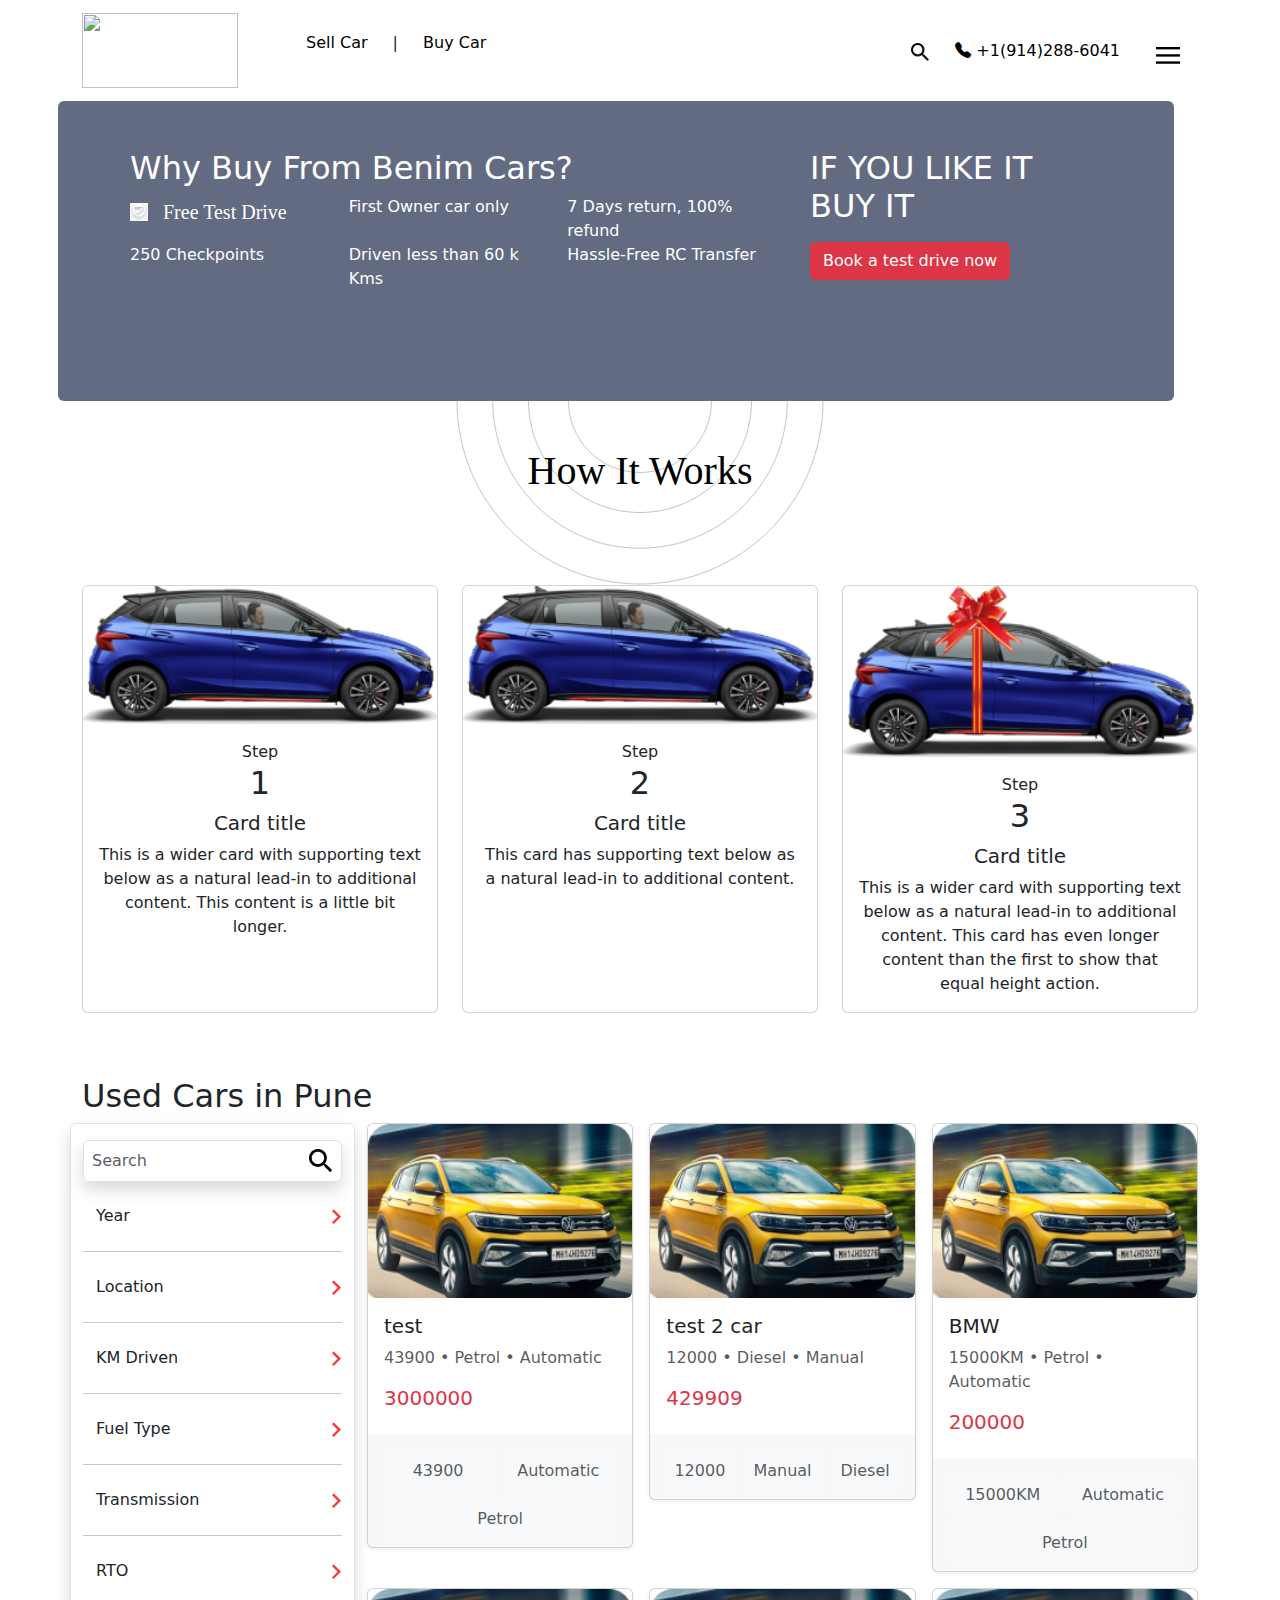
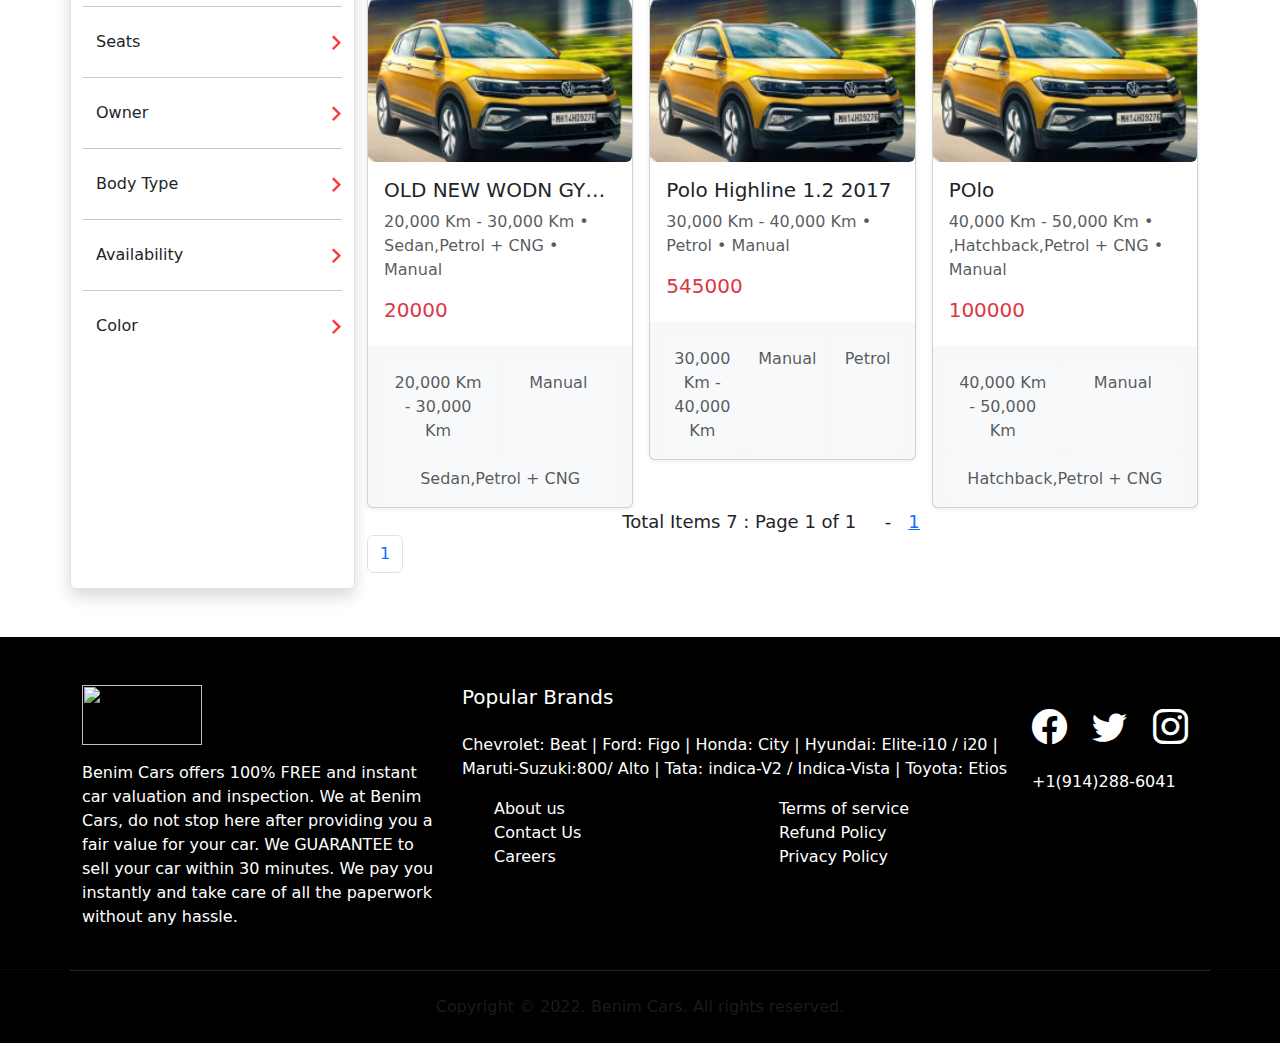
==== buy-car.html @ fa440f1c "first commit" ====
<!DOCTYPE html>
<html lang="en">

<head>
    <title>Buy list page</title>
    <meta charset="utf-8" />
    <meta name="viewport" content="width=device-width, initial-scale=1" />
    <link href="https://cdn.jsdelivr.net/npm/bootstrap@5.1.3/dist/css/bootstrap.min.css" rel="stylesheet" />
    <link rel="stylesheet" href="https://cdn.jsdelivr.net/npm/bootstrap-icons@1.8.1/font/bootstrap-icons.css" />
    <link rel="stylesheet" href="css/theme.css" />
    <script src="https://cdn.jsdelivr.net/npm/bootstrap@5.1.3/dist/js/bootstrap.bundle.min.js"></script>
</head>

<body>

  <nav class="navbar cust-nv navbar-expand-sm navbar-light">
    <div class="container">
        <a class="navbar-brand bc-logo" href="#">
            <img class="img-Bc-log" src="https://benimcars.com/wp-content/uploads/2021/08/benim-car_logo_black_website.png" alt=""
                width="156" height="75" />
        </a>
        <ul class="m-link">
            <li><a href="index.html">Sell Car</a></li> | <li><a href="buy-car.html">Buy Car</a></li>
        </ul>
        <ul class="navbar-nav ms-auto sr-nav">
            <a class="nav-link dropdown-toggle" role="button" href="#" id="navSearch" data-bs-toggle="dropdown"
                aria-expanded="false">
                <img src="images/Vector(3).png" class="d-block w-20 img-fluid mt-2" alt="..." width="18"
                    height="18" />
            </a>

            <div class="dropdown-menu dropdown-menu-end shadow rounded p-2" aria-labelledby="navSearch">
                <form class="input-group">
                    <input class="form-control border-success" type="search" placeholder="Search"
                        aria-label="Search" />
                    <button class="btn btn-success m-0" type="submit">Search</button>
                </form>
            </div>
            <li class="nav-item cnt-n">
                <a class="nav-link" href="#"><i class="bi bi-telephone-fill"></i> +1(914)288-6041</a>
            </li>
            <li class="nav-item dropdown mobile-menu dropdown-end">
                <a class="nav-link dropdown-toggle" href="#" id="navbarDropdownMenuLink" role="button"
                    data-bs-toggle="dropdown" aria-expanded="false">
                    <img src="images/menu-app.png" class="d-block mobile-icn float-end img-fluid pt-2" alt="tel" width="24"
                        height="17" />
                </a>
                <ul class="dropdown-menu dropdown-menu-end" aria-labelledby="navbarDropdownMenuLink">
                  <li><a class="dropdown-item" href="#">Register/Login</a></li>
                    <li><a class="dropdown-item" href="#">Buy</a></li>
                    <li><a class="dropdown-item" href="#">Sell</a></li>
                    <li><a class="dropdown-item" href="#">About Us</a></li>
                </ul>
            </li>
        </ul>
    </div>
</nav>

   <div class="container">
    <!-- <div class="rect-bg"> -->
    <div class="row gx-5  p-5 rounded banner-add rect-bg"> 
      <!-- <img src="images/Rectangle 37.svg" alt="free" class="d-block"
              style="width: 18px; height: 18px; margin: 15px 15px 10px 0px;" /> -->
     
        
<div class="col-sm-8 float-start text-white">
  <h2>Why Buy From Benim Cars?</h2>
  <div class="row row-cols-3">
    <div class="col">  <div class="cstm-icon txt-note text-white">
      <span> <img src="images/icn1.jpeg" alt="free" class="d-block"
              style="width: 18px; height: 18px; margin:8px 15px 10px 0px;" /></span>
              Free Test Drive</div></div>
    <div class="col">First Owner car only</div>
    <div class="col">7 Days return, 100% refund</div>
    <div class="col">250 Checkpoints</div>
    <div class="col">Driven less than 60 k Kms</div>
    <div class="col">Hassle-Free RC Transfer    </div>
  </div>
</div>
<div class="col float-end text-white">
  <h2>IF YOU LIKE IT BUY IT</h2>
  <button type="submit" class="btn btn-danger mb-3 mt-2">Book a test drive now</button>
</div>
</div> 

<div class="row">
  <img src="images/circles_top.svg" class="semi-circle-img text-center w-20" height="184" alt="best deal" />
  <h2 class="text-center title-cnt">How It Works</h2>
  </div>
  <div class="row row-cols-1 row-cols-md-3 g-4">
    <div class="col">
      <div class="card h-100 text-center">
        <img src="images/image2.jpg" class="card-img-top" alt="...">
        <div class="card-body">
          <span>Step</span><br/>
          <h2>1</h2>
          <h5 class="card-title">Card title</h5>
          <p class="card-text">This is a wider card with supporting text below as a natural lead-in to additional content. This content is a little bit longer.</p>
        </div>
      </div>
    </div>
    <div class="col">
      <div class="card h-100 text-center">
        <img src="images/image2.jpg" class="card-img-top" alt="...">
        <div class="card-body">
          <span>Step</span><br/>
          <h2>2</h2>
          <h5 class="card-title">Card title</h5>
          <p class="card-text">This card has supporting text below as a natural lead-in to additional content.</p>
        </div>
      </div>
    </div>
    <div class="col">
      <div class="card h-100 text-center">
        <img src="images/image3.png" class="card-img-top" alt="...">
        <div class="card-body">
          <span>Step</span><br/>
          <h2>3</h2>
          <h5 class="card-title">Card title</h5>
          <p class="card-text">This is a wider card with supporting text below as a natural lead-in to additional content. This card has even longer content than the first to show that equal height action.</p>
        </div>
      </div>
    </div>
  </div>
</div>
    </div>
  </div>
  <div class="container pt-5 text-center">
    <div class="pt-3 row">
    <h2 style="text-align: left;">Used Cars in Pune</h2>
    <!--sidebar start-->
    <aside class="col-lg-3 br-2 float-start border rounded shadow pt-3">
      <!-- Split dropend button -->
<!-- <div class="btn-group dropend">
  <button type="button" class="btn text-start">
   Year
  </button>
  <button type="button" class="btn btn-secondary dropdown-toggle dropdown-toggle-split" data-bs-toggle="dropdown" aria-expanded="false">
    <span class="visually-hidden"></span>
  </button> -->
  <!-- Split dropend button -->
  <div class="shadow rounded p-2 border cust-search" aria-labelledby="navSearch">
    <form class="input-group">
        <input class="form-control text-muted" type="search" placeholder="Search"
            aria-label="Search" />
        <button class="btn cust-sr-icon m-0" type="submit"></button>
    </form>
</div>
<div class="btn-group dropend">
  <button type="button" class="btn">
    Year
  </button>
  <button type="button" class="btn dropdown-toggle dropdown-toggle-split" data-bs-toggle="dropdown" aria-expanded="false">
    <span class="visually-hidden">Toggle Dropright</span>
  </button>

  <ul class="dropdown-menu shadow">
    <!-- Dropdown menu links -->
    <div class="d-flex justify-content-between align-items-center">
      <div class="col-sm-12 float-start text-white">
      <div class="row row-cols-6">
      <li class="col list-group-item">
        <input class="form-check-input me-1" type="checkbox" value="" aria-label="...">
        1999
      </li>
      <li class="list-group-item">
        <input class="form-check-input me-1" type="checkbox" value="" aria-label="...">
        2000
      </li>
      <li class="list-group-item">
        <input class="form-check-input me-1" type="checkbox" value="" aria-label="...">
        2001
      </li>
      <li class="list-group-item">
        <input class="form-check-input me-1" type="checkbox" value="" aria-label="...">
        2002
      </li>
      <li class="list-group-item">
        <input class="form-check-input me-1" type="checkbox" value="" aria-label="...">
        2003
      </li>
      <li class="list-group-item">
        <input class="form-check-input me-1" type="checkbox" value="" aria-label="...">
        2003
      </li>
      <li class="list-group-item">
        <input class="form-check-input me-1" type="checkbox" value="" aria-label="...">
        2003
      </li>
      <li class="list-group-item">
        <input class="form-check-input me-1" type="checkbox" value="" aria-label="...">
        2003
      </li>
      <li class="list-group-item">
        <input class="form-check-input me-1" type="checkbox" value="" aria-label="...">
        2003
      </li>
      <li class="list-group-item">
        <input class="form-check-input me-1" type="checkbox" value="" aria-label="...">
        2003
      </li>
      <li class="list-group-item">
        <input class="form-check-input me-1" type="checkbox" value="" aria-label="...">
        2003
      </li>
      </div>
      </div>
    </div>
  </ul>
</div>
<hr>
<div class="btn-group dropend">
  <button type="button" class="btn">
    Location
  </button>
  <button type="button" class="btn dropdown-toggle dropdown-toggle-split" data-bs-toggle="dropdown" aria-expanded="false">
    <span class="visually-hidden">Toggle Dropright</span>
  </button>

  <ul class="dropdown-menu shadow">
    <!-- Dropdown menu links -->
    <div class="d-flex justify-content-between align-items-center">
      <div class="col-sm-12 float-start text-white">
      <div class="row row-cols-6">
      <li class="col list-group-item">
        <input class="form-check-input me-1" type="checkbox" value="" aria-label="...">
        Baner
      </li>
      <li class="list-group-item">
        <input class="form-check-input me-1" type="checkbox" value="" aria-label="...">
        Katraj
      </li>
      <li class="list-group-item">
        <input class="form-check-input me-1" type="checkbox" value="" aria-label="...">
        Kondhwa
      </li>
      <li class="list-group-item">
        <input class="form-check-input me-1" type="checkbox" value="" aria-label="...">
        Pashan
      </li>
      <li class="list-group-item">
        <input class="form-check-input me-1" type="checkbox" value="" aria-label="...">
        Karve Nagar
      </li>
      <li class="list-group-item">
        <input class="form-check-input me-1" type="checkbox" value="" aria-label="...">
        Vishrantwadi
      </li>
      <li class="list-group-item">
        <input class="form-check-input me-1" type="checkbox" value="" aria-label="...">
        Ravet
      </li>
      <li class="list-group-item">
        <input class="form-check-input me-1" type="checkbox" value="" aria-label="...">
        Wakad
      </li>
      <li class="list-group-item">
        <input class="form-check-input me-1" type="checkbox" value="" aria-label="...">
        Undri
      </li>
      <li class="list-group-item">
        <input class="form-check-input me-1" type="checkbox" value="" aria-label="...">
        Kalyani Nagar
      </li>
      <li class="list-group-item">
        <input class="form-check-input me-1" type="checkbox" value="" aria-label="...">
        
      </li>
      </div>
      </div>
    </div>
  </ul>
</div>
<hr>
    <div class="btn-group dropend" id="km">
      <button type="button" class="btn">
        KM Driven
      </button>
      <button type="button" class="btn dropdown-toggle dropdown-toggle-split" data-bs-toggle="dropdown" aria-expanded="false">
        <span class="visually-hidden"></span>
      </button>
    
      <ul class="dropdown-menu shadow">
        <!-- Dropdown menu links -->
        <div class="d-flex justify-content-between align-items-center">
          <div class="col-sm-12 float-start text-white">
          <div class="row row-cols-6">
          <li class="col list-group-item">
            <input class="form-check-input me-1" type="checkbox" value="" aria-label="...">
            10000 KMs & Less
          </li>
          <li class="col list-group-item">
            <input class="form-check-input me-1" type="checkbox" value="" aria-label="...">
            30000 KMs & Less
          </li>
          <li class="col list-group-item">
            <input class="form-check-input me-1" type="checkbox" value="" aria-label="...">
            50000 KMs & Less
          </li>
          <li class="col list-group-item">
            <input class="form-check-input me-1" type="checkbox" value="" aria-label="...">
            75000 KMs & Less
          </li>
          <li class="col list-group-item">
            <input class="form-check-input me-1" type="checkbox" value="" aria-label="...">
            100000 KMs & Less
          </li>
          </div>
          </div>
        </div>
      </ul>
    </div> 
    <hr>
    <div class="btn-group dropend">
      <button type="button" class="btn">
        Fuel Type
      </button>
      <button type="button" class="btn dropdown-toggle dropdown-toggle-split" data-bs-toggle="dropdown" aria-expanded="false">
        <span class="visually-hidden">Toggle Dropright</span>
      </button>
    
      <ul class="dropdown-menu shadow">
        <!-- Dropdown menu links -->
        <div class="d-flex justify-content-between align-items-center">
          <div class="col-sm-12 float-start text-white">
          <div class="row row-cols-6">
          <li class="col list-group-item">
            <input class="form-check-input me-1" type="checkbox" value="" aria-label="...">
            Petrol
          </li>
          <li class="col list-group-item">
            <input class="form-check-input me-1" type="checkbox" value="" aria-label="...">
            Diesel
          </li>
          <li class="col list-group-item">
            <input class="form-check-input me-1" type="checkbox" value="" aria-label="...">
            CNG
          </li>
          </div>
          </div>
        </div>
      </ul>
    </div>
    <hr>

    <div class="btn-group dropend">
      <button type="button" class="btn">
        Transmission
      </button>
      <button type="button" class="btn dropdown-toggle dropdown-toggle-split" data-bs-toggle="dropdown" aria-expanded="false">
        <span class="visually-hidden">Toggle Dropright</span>
      </button>
    
      <ul class="dropdown-menu shadow">
        <!-- Dropdown menu links -->
        <div class="d-flex justify-content-between align-items-center">
          <div class="col-sm-12 float-start text-white">
          <div class="row row-cols-6">
          <li class="col list-group-item">
            <input class="form-check-input me-1" type="checkbox" value="" aria-label="...">
            Automatic
          </li>
          <li class="col list-group-item">
            <input class="form-check-input me-1" type="checkbox" value="" aria-label="...">
            Manual
          </li>
          </div>
          </div>
        </div>
      </ul>
    </div>
<hr>

    <div class="btn-group dropend">
      <button type="button" class="btn">
        RTO
      </button>
      <button type="button" class="btn dropdown-toggle dropdown-toggle-split" data-bs-toggle="dropdown" aria-expanded="false">
        <span class="visually-hidden">Toggle Dropright</span>
      </button>
    
      <ul class="dropdown-menu shadow">
        <!-- Dropdown menu links -->
        <div class="d-flex justify-content-between align-items-center">
          <div class="col-sm-12 float-start text-white">
          <div class="row row-cols-5">
          <li class="col list-group-item">
            <input class="form-check-input me-1" type="checkbox" value="" aria-label="...">
            MH
          </li>
          </div>
          </div>
        </div>
      </ul>
    </div>
<hr>
<div class="btn-group dropend">
  <button type="button" class="btn">
    Seats
  </button>
  <button type="button" class="btn dropdown-toggle dropdown-toggle-split" data-bs-toggle="dropdown" aria-expanded="false">
    <span class="visually-hidden">Toggle Dropright</span>
  </button>

  <ul class="dropdown-menu shadow">
    <!-- Dropdown menu links -->
    <div class="d-flex justify-content-between align-items-center">
      <div class="col-sm-12 float-start text-white">
      <div class="row row-cols-5">
      <li class="col list-group-item">
        <input class="form-check-input me-1" type="checkbox" value="" aria-label="...">
        5 Seater 
      </li>
      <li class="list-group-item">
        <input class="form-check-input me-1" type="checkbox" value="" aria-label="...">
      4 Seater 
      </li>
      <li class="list-group-item">
        <input class="form-check-input me-1" type="checkbox" value="" aria-label="...">
      6 or more Seater 
      </li>
      </div>
      </div>
    </div>
  </ul>
</div>
<hr>
<div class="btn-group dropend">
  <button type="button" class="btn">
    Owner
  </button>
  <button type="button" class="btn dropdown-toggle dropdown-toggle-split" data-bs-toggle="dropdown" aria-expanded="false">
    <span class="visually-hidden">Toggle Dropright</span>
  </button>

  <ul class="dropdown-menu shadow">
    <!-- Dropdown menu links -->
    <div class="d-flex justify-content-between align-items-center">
      <div class="col-sm-12 float-start text-white">
      <div class="row row-cols-6">
      <li class="col list-group-item">
        <input class="form-check-input me-1" type="checkbox" value="" aria-label="...">
        1st Owner 
      </li>
      <li class="list-group-item">
        <input class="form-check-input me-1" type="checkbox" value="" aria-label="...">
        1st Owner 
      </li>
      <li class="list-group-item">
        <input class="form-check-input me-1" type="checkbox" value="" aria-label="...">
        1st Owner 
      </li>
      </div>
      </div>
    </div>
  </ul>
</div>
<hr>
    <div class="btn-group dropend">
      <button type="button" class="btn">
        Body Type
      </button>
      <button type="button" class="btn dropdown-toggle dropdown-toggle-split" data-bs-toggle="dropdown" aria-expanded="false">
        <span class="visually-hidden">Toggle Dropright</span>
      </button>
    
      <ul class="dropdown-menu">
        <!-- Dropdown menu links -->
        <div class="d-flex justify-content-between align-items-center">
          <div class="col-sm-12 float-start text-white">
          <div class="row row-cols-6">
          <li class="col list-group-item">
            <input class="form-check-input me-1" type="checkbox" value="" aria-label="...">
            Hatchback
          </li>
          <li class="list-group-item">
            <input class="form-check-input me-1" type="checkbox" value="" aria-label="...">
            Sedan
          </li>
          <li class="list-group-item">
            <input class="form-check-input me-1" type="checkbox" value="" aria-label="...">
            SUV
          </li>
          <li class="list-group-item">
            <input class="form-check-input me-1" type="checkbox" value="" aria-label="...">
            MUV
          </li>
          </div>
          </div>
        </div>
      </ul>
    </div>
<hr>
<div class="btn-group dropend">
  <button type="button" class="btn">
    Availability
  </button>
  <button type="button" class="btn dropdown-toggle dropdown-toggle-split" data-bs-toggle="dropdown" aria-expanded="false">
    <span class="visually-hidden">Toggle Dropright</span>
  </button>

  <ul class="dropdown-menu shadow">
    <!-- Dropdown menu links -->
    <div class="d-flex justify-content-between align-items-center">
      <div class="col-sm-8 float-start text-white">
      <div class="row row-cols-5">
      <li class="col list-group-item">
        <input class="form-check-input me-1" type="checkbox" value="" aria-label="...">
        In Stock
      </li>
      <li class="list-group-item">
        <input class="form-check-input me-1" type="checkbox" value="" aria-label="...">
        Booked
      </li>
      <li class="list-group-item">
        <input class="form-check-input me-1" type="checkbox" value="" aria-label="...">
        Upcoming
      </li>
      </div>
      </div>
    </div>
  </ul>
</div>
<hr>
<div class="btn-group dropend">
  <button type="button" class="btn">
    Color
  </button>
  <button type="button" class="btn dropdown-toggle dropdown-toggle-split" data-bs-toggle="dropdown" aria-expanded="false">
    <span class="visually-hidden">Toggle Dropright</span>
  </button>

  <ul class="dropdown-menu shadow">
    <!-- Dropdown menu links -->
    <div class="d-flex justify-content-between align-items-center">
      <div class="col-sm-12 float-start text-white">
      <div class="row row-cols-6">
      <li class="col list-group-item">
        <!-- <input class="form-check-input me-1" type="checkbox" value="" aria-label="...">
        Hatchback
      </li> -->
      <!-- <label class="d-block fs-xs text-muted mt-n1" for="color-blue-gray">Blue-gray</label> -->
      <input class="form-check-input" type="checkbox" id="color-blue-gray">
      <label class="form-option-label rounded-circle" for="color-blue-gray">
        <span class="form-option-color rounded-circle" style="background-color: #b3c8db;"></span>
      </label>

      <li class="list-group-item">
        <input class="form-check-input" type="checkbox" id="color-burgundy">
        <label class="form-option-label rounded-circle" for="color-burgundy">
          <span class="form-option-color rounded-circle" style="background-color: #ca7295;"></span>
        </label>
      <li class="list-group-item">
        <input class="form-check-input" type="checkbox" id="color-teal">
            <label class="form-option-label rounded-circle" for="color-teal">
              <span class="form-option-color rounded-circle" style="background-color: #91c2c3;"></span></label>
      <li class="list-group-item">
        <input class="form-check-input" type="checkbox" id="color-brown">
        <label class="form-option-label rounded-circle" for="color-brown">
          <span class="form-option-color rounded-circle" style="background-color: #9a8480;"></span>
        </label>
      </li>
      </div>
      </div>
    </div>
  </ul>
</div>
      <!-- <div class="widget p-2 mt-3">
        <h3 class="widget-title text-start">Color</h3>
        <div class="d-flex flex-wrap">
          <div class="form-check form-option text-center mb-2 mx-1" style="width: 4rem;">
            <input class="form-check-input" type="checkbox" id="color-blue-gray">
            <label class="form-option-label rounded-circle" for="color-blue-gray">
              <span class="form-option-color rounded-circle" style="background-color: #b3c8db;"></span>
            </label>
            <label class="d-block fs-xs text-muted mt-n1" for="color-blue-gray">Blue-gray</label>
          </div>
          <div class="form-check form-option text-center mb-2 mx-1" style="width: 4rem;">
            <input class="form-check-input" type="checkbox" id="color-burgundy">
            <label class="form-option-label rounded-circle" for="color-burgundy"><span class="form-option-color rounded-circle" style="background-color: #ca7295;"></span></label>
            <label class="d-block fs-xs text-muted mt-n1" for="color-burgundy">Burgundy</label>
          </div>
          <div class="form-check form-option text-center mb-2 mx-1" style="width: 4rem;">
            <input class="form-check-input" type="checkbox" id="color-teal">
            <label class="form-option-label rounded-circle" for="color-teal"><span class="form-option-color rounded-circle" style="background-color: #91c2c3;"></span></label>
            <label class="d-block fs-xs text-muted mt-n1" for="color-teal">Teal</label>
          </div>
          <div class="form-check form-option text-center mb-2 mx-1" style="width: 4rem;">
            <input class="form-check-input" type="checkbox" id="color-brown">
            <label class="form-option-label rounded-circle" for="color-brown"><span class="form-option-color rounded-circle" style="background-color: #9a8480;"></span></label>
            <label class="d-block fs-xs text-muted mt-n1" for="color-brown">Brown</label>
          </div>
          <div class="form-check form-option text-center mb-2 mx-1" style="width: 4rem;">
            <input class="form-check-input" type="checkbox" id="color-coral-red">
            <label class="form-option-label rounded-circle" for="color-coral-red"><span class="form-option-color rounded-circle" style="background-color: #ff7072;"></span></label>
            <label class="d-block fs-xs text-muted mt-n1" for="color-coral-red">Coral red</label>
          </div>
          <div class="form-check form-option text-center mb-2 mx-1" style="width: 4rem;">
            <input class="form-check-input" type="checkbox" id="color-navy">
            <label class="form-option-label rounded-circle" for="color-navy"><span class="form-option-color rounded-circle" style="background-color: #696dc8;"></span></label>
            <label class="d-block fs-xs text-muted mt-n1" for="color-navy">Navy</label>
          </div>
          <div class="form-check form-option text-center mb-2 mx-1" style="width: 4rem;">
            <input class="form-check-input" type="checkbox" id="color-charcoal">
            <label class="form-option-label rounded-circle" for="color-charcoal"><span class="form-option-color rounded-circle" style="background-color: #4e4d4d;"></span></label>
            <label class="d-block fs-xs text-muted mt-n1" for="color-charcoal">Charcoal</label>
          </div>
          <div class="form-check form-option text-center mb-2 mx-1" style="width: 4rem;">
            <input class="form-check-input" type="checkbox" id="color-sky-blue">
            <label class="form-option-label rounded-circle" for="color-sky-blue"><span class="form-option-color rounded-circle" style="background-color: #8bcdf5;"></span></label>
            <label class="d-block fs-xs text-muted mt-n1" for="color-sky-blue">Sky blue</label>
          </div>
        </div>
      </div> -->

    </aside>
    <!--sidebar end-->
    <!--buy_list start-->
    <div class="col-lg-9 rounded float-end">
        <div class="row row-cols-1 row-cols-sm-2 row-cols-md-3 g-3">
          <div class="col-md-4 col-sm-4 col-xs-12 col-xxs-12">
            <div class="card shadow-sm">
              
  
               <img class="img-fluid rounded" src="images/Rectangle15.jpg" alt="" srcset="" width="100%" height="300">
  
              <div class="card-body text-start">
                <a href="/buy-car/6" class="stretched-link text-decoration-none text-dark">
                  <h5 class="card-title text-truncate">test</h5>
                </a>
                <p class="card-text text-muted">43900 • Petrol • Automatic</p>
                <h5 class="card-title text-truncate text-danger">3000000</h5>
              </div>
              <div class="card-footer border-0 pt-0">
                <div class="border-top border-light pt-3">
                  <div class="row g-2">
                    <div class="col me-sm-1">
                      <div class="bg-light rounded text-center w-100 h-100 p-2">
                        <i class="fi-dashboard d-block h4 text-light mb-0 mx-center"></i>
                        <span class="fs-xs text-muted">43900</span></div>
                    </div>
                    <div class="col me-sm-1">
                      <div class="bg-light rounded text-center w-100 h-100 p-2">
                        <i class="fi-gearbox d-block h4 text-light mb-0 mx-center"></i>
                        <span class="fs-xs text-muted">Automatic</span></div>
                    </div>
                    <div class="col">
                      <div class="bg-light rounded text-center w-100 h-100 p-2">
                        <i class="fi-petrol d-block h4 text-light mb-0 mx-center"></i>
                        <span class="fs-xs text-muted">Petrol</span></div>
                    </div>
                  </div>
                </div>
              </div>
            </div>
          </div>
          <div class="col-md-4 col-sm-4 col-xs-12 col-xxs-12">
            <div class="card shadow-sm">
              
  
              <img class="img-fluid rounded" src="images/Rectangle15.jpg" alt="" srcset="" width="100%" height="300">
  
              <div class="card-body text-start">
                <a href="/buy-car/7" class="stretched-link text-decoration-none text-dark">
                  <h5 class="card-title text-truncate">test 2 car</h5>
                </a>
                <p class="card-text text-muted">12000 • Diesel • Manual</p>
                <h5 class="card-title text-truncate text-danger">429909</h5>
              </div>
              <div class="card-footer border-0 pt-0">
                <div class="border-top border-light pt-3">
                  <div class="row g-2">
                    <div class="col me-sm-1">
                      <div class="bg-light rounded text-center w-100 h-100 p-2">
                        <i class="fi-dashboard d-block h4 text-light mb-0 mx-center"></i>
                        <span class="fs-xs text-muted">12000</span></div>
                    </div>
                    <div class="col me-sm-1">
                      <div class="bg-light rounded text-center w-100 h-100 p-2">
                        <i class="fi-gearbox d-block h4 text-light mb-0 mx-center"></i>
                        <span class="fs-xs text-muted">Manual</span></div>
                    </div>
                    <div class="col">
                      <div class="bg-light rounded text-center w-100 h-100 p-2">
                        <i class="fi-petrol d-block h4 text-light mb-0 mx-center"></i>
                        <span class="fs-xs text-muted">Diesel</span></div>
                    </div>
                  </div>
                </div>
              </div>
            </div>
          </div>
          <div class="col-md-4 col-sm-4 col-xs-12 col-xxs-12">
            <div class="card shadow-sm">
              <img class="img-fluid rounded" src="images/Rectangle15.jpg" alt="" srcset="" width="100%" height="300">
              <div class="card-body text-start">
                <a href="/buy-car/8" class="stretched-link text-decoration-none text-dark">
                  <h5 class="card-title text-truncate">BMW</h5>
                </a>
                <p class="card-text text-muted">15000KM • Petrol • Automatic</p>
                <h5 class="card-title text-truncate text-danger">200000</h5>
              </div>
              <div class="card-footer border-0 pt-0">
                <div class="border-top border-light pt-3">
                  <div class="row g-2">
                    <div class="col me-sm-1">
                      <div class="bg-light rounded text-center w-100 h-100 p-2">
                        <i class="fi-dashboard d-block h4 text-light mb-0 mx-center"></i>
                        <span class="fs-xs text-muted">15000KM</span></div>
                    </div>
                    <div class="col me-sm-1">
                      <div class="bg-light rounded text-center w-100 h-100 p-2">
                        <i class="fi-gearbox d-block h4 text-light mb-0 mx-center"></i>
                        <span class="fs-xs text-muted">Automatic</span></div>
                    </div>
                    <div class="col">
                      <div class="bg-light rounded text-center w-100 h-100 p-2">
                        <i class="fi-petrol d-block h4 text-light mb-0 mx-center"></i>
                        <span class="fs-xs text-muted">Petrol</span></div>
                    </div>
                  </div>
                </div>
              </div>
            </div>
          </div>
          <div class="col-md-4 col-sm-4 col-xs-12 col-xxs-12">
            <div class="card shadow-sm">
              <img class="img-fluid rounded" src="images/Rectangle15.jpg" alt="" srcset="" width="100%" height="300">
              <div class="card-body text-start">
                <a href="/buy-car/2" class="stretched-link text-decoration-none text-dark">
                  <h5 class="card-title text-truncate">OLD NEW WODN GYm1</h5>
                </a>
                <p class="card-text text-muted">20,000 Km - 30,000 Km • Sedan,Petrol + CNG • Manual</p>
                <h5 class="card-title text-truncate text-danger">20000</h5>
              </div>
              <div class="card-footer border-0 pt-0">
                <div class="border-top border-light pt-3">
                  <div class="row g-2">
                    <div class="col me-sm-1">
                      <div class="bg-light rounded text-center w-100 h-100 p-2">
                        <i class="fi-dashboard d-block h4 text-light mb-0 mx-center"></i>
                        <span class="fs-xs text-muted">20,000 Km - 30,000 Km</span></div>
                    </div>
                    <div class="col me-sm-1">
                      <div class="bg-light rounded text-center w-100 h-100 p-2">
                        <i class="fi-gearbox d-block h4 text-light mb-0 mx-center"></i>
                        <span class="fs-xs text-muted">Manual</span></div>
                    </div>
                    <div class="col">
                      <div class="bg-light rounded text-center w-100 h-100 p-2">
                        <i class="fi-petrol d-block h4 text-light mb-0 mx-center"></i>
                        <span class="fs-xs text-muted">Sedan,Petrol + CNG</span></div>
                    </div>
                  </div>
                </div>
              </div>
            </div>
          </div>
          <div class="col-md-4 col-sm-4 col-xs-12 col-xxs-12">
            <div class="card shadow-sm">
              <img class="img-fluid rounded" src="images/Rectangle15.jpg" alt="" srcset="" width="100%" height="300">
              <div class="card-body text-start">
                <a href="/buy-car/4" class="stretched-link text-decoration-none text-dark">
                  <h5 class="card-title text-truncate">Polo Highline 1.2 2017</h5>
                </a>
                <p class="card-text text-muted">30,000 Km - 40,000 Km • Petrol • Manual</p>
                <h5 class="card-title text-truncate text-danger">545000</h5>
              </div>
              <div class="card-footer border-0 pt-0">
                <div class="border-top border-light pt-3">
                  <div class="row g-2">
                    <div class="col me-sm-1">
                      <div class="bg-light rounded text-center w-100 h-100 p-2">
                        <i class="fi-dashboard d-block h4 text-light mb-0 mx-center"></i>
                        <span class="fs-xs text-muted">30,000 Km - 40,000 Km</span></div>
                    </div>
                    <div class="col me-sm-1">
                      <div class="bg-light rounded text-center w-100 h-100 p-2">
                        <i class="fi-gearbox d-block h4 text-light mb-0 mx-center"></i>
                        <span class="fs-xs text-muted">Manual</span></div>
                    </div>
                    <div class="col">
                      <div class="bg-light rounded text-center w-100 h-100 p-2">
                        <i class="fi-petrol d-block h4 text-light mb-0 mx-center"></i>
                        <span class="fs-xs text-muted">Petrol</span></div>
                    </div>
                  </div>
                </div>
              </div>
            </div>
          </div>
          <div class="col-md-4 col-sm-4 col-xs-12 col-xxs-12">
            <div class="card shadow-sm">
              <img class="img-fluid rounded" src="images/Rectangle15.jpg" alt="" srcset="" width="100%" height="300">
              <div class="card-body text-start">
                <a href="/buy-car/3" class="stretched-link text-decoration-none text-dark">
                  <h5 class="card-title text-truncate">POlo</h5>
                </a>
                <p class="card-text text-muted">40,000 Km - 50,000 Km • ,Hatchback,Petrol + CNG • Manual</p>
                <h5 class="card-title text-truncate text-danger">100000</h5>
              </div>
              <div class="card-footer border-0 pt-0">
                <div class="border-top border-light pt-3">
                  <div class="row g-2">
                    <div class="col me-sm-1">
                      <div class="bg-light rounded text-center w-100 h-100 p-2">
                        <i class="fi-dashboard d-block h4 text-light mb-0 mx-center"></i>
                        <span class="fs-xs text-muted">40,000 Km - 50,000 Km</span></div>
                    </div>
                    <div class="col me-sm-1">
                      <div class="bg-light rounded text-center w-100 h-100 p-2">
                        <i class="fi-gearbox d-block h4 text-light mb-0 mx-center"></i>
                        <span class="fs-xs text-muted">Manual</span></div>
                    </div>
                    <div class="col">
                      <div class="bg-light rounded text-center w-100 h-100 p-2">
                        <i class="fi-petrol d-block h4 text-light mb-0 mx-center"></i>
                        <span class="fs-xs text-muted">Hatchback,Petrol + CNG</span></div>
                    </div>
                  </div>
                </div>
              </div>
            </div>
          </div>
        </div>
        <footer style="font-size: large" class="panel-footer">
          Total Items 7 : Page 1 of
          1 &nbsp; &nbsp; - &nbsp;
          <span>
              <a href="/buy-car/page/1">1</a>
              &nbsp; &nbsp;
            </span>
        </footer>
  
        <nav aria-label="Page navigation example">
          <ul class="pagination">
            <li class="page-item">
              <a class="page-link" href="/buy-car/page/1">1</a>
            </li>
          </ul>
        </nav>
    </div>
   <!--buy_list end-->
  </div>
</div>
    <div class="bg-black mt-5 pt-5">
        <div class="container text-white">
            <footer class="row pb-4">
                <div class="col-sm-4">
                    <img src="https://benimcars.herokuapp.com/frontend-assets/images/logo1.png" alt="" width="120"
                        height="60" />
                    <p class="pt-3">Benim Cars offers 100% FREE and instant car valuation and inspection. We at Benim
                        Cars, do not
                        stop here after providing you a fair value for your car. We GUARANTEE to sell your car within 30
                        minutes. We pay you instantly and take care of all the paperwork without any hassle.</p>
                </div>
                <div class="col-sm-6">
                    <h5>Popular Brands</h5>
                    <p class="pt-3">Chevrolet: Beat | Ford: Figo | Honda: City | Hyundai: Elite-i10 / i20 |
                        Maruti-Suzuki:800/ Alto | Tata: indica-V2 / Indica-Vista | Toyota: Etios</p>
                    <div class="row">
                        <div class="col">
                            <ul>
                                <li>About us</li>
                                <li>Contact Us</li>
                                <li>Careers</li>
                            </ul>
                        </div>
                        <div class="col">
                            <ul>

                                <li>Terms of service</li>
                                <li>Refund Policy</li>
                                <li>Privacy Policy</li>
                            </ul>
                        </div>
                    </div>
                </div>
                <div class="col-sm-2">
                    <p class="pt-3">
                        <i class="bi bi-facebook" style="font-size: 35px;"></i> &nbsp;&nbsp;&nbsp;
                        <i class="bi bi-twitter" style="font-size: 35px;"></i> &nbsp;&nbsp;&nbsp;
                        <i class="bi bi-instagram" style="font-size: 35px;"></i>
                    </p>
                    <p>+1(914)288-6041</p>
                </div>
        </div>
        <hr class="hr-gray my-0" />
        <div class="container text-center border-top border-dark py-4">
            <span class="tg text-muted">Copyright © 2022. Benim Cars. All rights reserved.</span>
        </div>
        </footer>
    </div>
    </div>

</body>

</html>
---- css/theme.css ----
@font-face {
    font-family: Roboto-Light-Light;
    src: url('font/Roboto-Light.ttf');
}

.dropdown-toggle::after {
    content: none !important;
    display: none !important;
}

.custb {
    font-weight: bold;
}

.cst-btn {
    float: right;
    margin: 85px 35px;
    padding-top: 10px;
    padding-bottom: 10px;
}

.sect .form-select,
.sect textarea.form-control,
.sect input.form-control {
    width: 100% !important;
    border: none;
    padding: 0;
    margin: 0;
}

.cust-nv ul li {
    display: inline;
}

.cust-nv ul li a {
    color: #000;
    text-decoration: none;
    padding: 0px 10px;
    margin: 12px 10px;
}

.cust-sp-free {
    padding: 0px 0px;
    float: left;
    width: 100%;
    text-align: center;
    margin: 0 auto;
    line-height: 35px;
}

.cust-overlap {
    margin: 4px 5px 0px -26px;
}

.carousel-caption {
    top: 20%;
    left: 0;
}

.bg-cus {

    background-color: #636B82;
    color: #fff;
    background-image: url('../images/Circles.svg');
    background-repeat: no-repeat;
    height: 300px;
    background-position: left center;
    background-origin: content-box;
    background-size: contain;
    width: 100%;
}

.custom-main_slid img {
    position: relative;
    width: 60%;
    right: 0;
    top: 50%;
    transform: matrix(-1, 0, 0, 1, 0, 0);
    transform: rotatey(160deg);
    right: 0%;
    height: 100% !important;
}

.carousel-dark .carousel-caption {
    color: #000;
    top: 30%;
    left: 10%;
}

.cust-testi {
    border-radius: 50%;
    position: relative;
    top: -55px;
    text-align: center;
    left: 8%;
    width: auto;
    border: 1px solid #eee;
    margin-bottom: -35px;
    z-index: 999;
}

.custom-form-centered {
    margin: 0 auto;
    width: 700px;
}

.custom-form-centered input {
    width: 30%;
    display: flex;
    float: left;
    margin: 10px 10px 10px 10px;
    padding: 5px 5px 5px;
}

.custom-form-centered .btn {
    padding: 6px 5px;
    float: left;
}

footer ul li {
    list-style: none;
}

.cstm-icn img {
    float: left;
    display: flex;
    align-items: center;
    justify-content: center;
    width: 64px;
    height: 64px;
    /* border: 2px solid #8dc2f1;
    border-top-color: rgb(141, 194, 241);
    border-right-color: rgb(141, 194, 241);
    border-bottom-color: rgb(141, 194, 241);
    border-left-color: rgb(141, 194, 241); */
    border-radius: 50px;
    transition: 0.5s;
}

.cstm-icon img {
    float: left;
    display: flex;
    align-items: center;
    justify-content: center;
    width: 64px;
    height: 64px;
}

.btnlight {
    background: #C4C4C4;
}

.cstm-icn,
.cstm-icon {
    display: inline-flex;
}


.title-cnt {
    font-family: Roboto-Light;
    font-style: medium;
    font-size: 40px;
    line-height: 50px;
    line-height: 107%;
    text-align: center;
    vertical-align: top;
    color: #000;
    margin: -135px 0px 0px;
    z-index: -999;
    position: relative;
    overflow: hidden;
}

.txt-note {
    font-family: Roboto-Light;
    font-size: 20px;
    font-weight: 400;
    line-height: 35px;
    letter-spacing: 0em;
    text-align: left;
    color: #838383;
}

.semi-circle-img {
    position: relative;
    z-index: -999;
}

.cst-dv {
    margin: -35px auto 10px !important;
    z-index: 9999;
    min-width: 25%;
    background: #fff;
    padding-bottom: 0 !important;
    width: 100%;
    max-width: 25%;
}

/* .banner-add
{
    background-color: #636B82;
color: #fff;
background-repeat: no-repeat;
height: 300px;
background-position: left center;
background-origin: content-box;
background-size: contain;
width: 100%;
/* background-image: url('../images/wave1.jpeg'); 
height: 100%;
} */

/*sidebar*/
.form-option-color {
    display: block;
    position: absolute;
    top: 50%;
    left: 50%;
    width: 1.5rem;
    height: 1.5rem;
    margin-top: -0.75rem;
    margin-left: -0.75rem;
    background-position: top left;
    background-size: 1.5rem 1.5rem;
    background-repeat: no-repeat;
}

.widget-title {
    margin-bottom: 1.125rem;
    font-size: 1.0625rem;
    font-weight: 500;
}

.form-option .form-check-input {
    border: 0;
    background: none;
}

.form-check-input[type="checkbox"] {
    border-radius: .3125em;
}

.form-check .form-check-input {
    float: left;
    margin-left: -1.5em;
}

.form-check-input {
    width: 1em;
    height: 1em;
    margin-top: .25em;
    vertical-align: top;
    background-color: #fff;
    background-repeat: no-repeat;
    background-position: center;
    background-size: contain;
    border: 1px solid #c1cdd7;
    -webkit-appearance: none;
    -moz-appearance: none;
    appearance: none;
}

.form-option-label {
    position: relative;
    min-width: 2rem;
    height: 2rem;
    margin-bottom: 0;
    padding-top: .0625rem;
    padding-right: .375rem;
    padding-left: .375rem;
    transition: color .2s ease-in-out, border-color .2s ease-in-out;
    border: 1px solid #e3e9ef;
    border-radius: .25rem;
    color: #4b566b;
    font-size: .75rem;
    font-weight: normal;
    text-align: center;
    line-height: 1.75rem;
    cursor: pointer;
}

.list-group-item {
    margin-left: 27px;
}

aside .dropdown-menu {
    min-width: 35rem;
}

.dropend .dropdown-toggle::after {
    display: inline-block;
    margin-left: .255em;
    vertical-align: .255em;
    content: "";
    border-top: .3em solid transparent;
    border-right: 0;
    border-bottom: .3em solid transparent;
    border-left: .3em solid;
}

/* aside .btn::after{ 
width: 1.375rem;
height: 1.375rem;
padding-top: .0625rem;
background-image: none;
background-color: rgba(254,105,106,.1);
font-family: "cartzilla-icons";
font-size: .5rem;
font-weight: bold;
content: "";
text-align: center;
line-height: 1.375rem;
} */
aside button.dropdown-toggle {
    background-image: url('../images/filter_arrow.png');
    background-repeat: no-repeat;
    background-position: right center;
}

aside .btn-group,
.btn-group-vertical {
    display: flex;
}

.btn-group .btn {
    text-align: left !important;
}

.contain {
    margin: 0 auto;
    max-width: 1200px;
    width: 100%;
}

.item {
    align-items: center;
    color: white;
    display: flex;
    height: auto;
    justify-content: center;
}

.item h4,
.item p {
    color: #000;
}

.list-group-item {
    border: none !important;
}

.dropdown-menu {
    margin: -16px 11px 0px !important;
}

.list-group-item {
    min-width: 160px;
}

#km .list-group-item {
    min-width: 205px;
}

aside .btn-check:focus+.btn,
.btn:focus {
    outline: 0;
    box-shadow: none !important;
}
.cust-sr-icon
{background-image: url('../images/Vector(3).png');
    background-repeat: no-repeat;
    background-position: center right;
    background-origin: border-box;
}

.cust-search .form-control
{
    border: none !important;
    padding: 0;
    margin: 0;
}
.cust-search
    { margin-bottom: 15px;}

.rect-bg
{background-color: #636B82;
    color: #fff;
    /* background-image: url('../images/buy_ban.jpeg'); */
    background-repeat: no-repeat;
    height: 300px;
    background-position: center center;
    background-origin: content-box;
    background-size: contain;
    width: 100%;
}
.cust-nv .navbar-expand-sm .navbar-nav .dropdown-menu {
    top: 65px !important;
}

/* responsive */
/* // X-Small devices (portrait phones, less than 576px) */
@media (max-width: 575.98px) {
    .cst-dv {
        max-width: 100% !important;
    }

    .cust-nv ul.m-link {
        position: absolute;
        top: 33px;
        left: 70px;
    }

    #navSearch,
    .cnt-n a {
        display: none;
    }

    .cust-nv ul.m-link li a {
        margin: 0;
        padding: 5px 5px !important;
    }

    .mobile-icn {
        padding: 0 !important;
    }

    .navbar-nav .dropdown-menu {
        position: absolute;
        top: 55px;
    }

    .bc-logo {
        display: flex;
        align-items: center;
        text-decoration: none;
    }

    .img-Bc-log {
        width: 85px;
        height: 55px;
        margin-top: 7px;
    }

    .custom-form-centered {
        margin: 0 auto;
        width: auto;
    }

    .custom-form-centered input {
        width: auto;
        text-align: center;
    }

    .custom-form-centered .btn {
        text-align: center;
        float: none;
    }

    .bg-cus {
        height: 470px;
    }

    .carousel-caption {
        background-color: #000000b3;
        color: #fff !important;
        border-radius: 5%;
        padding: 10px 20px 0px;
        width: 80%;
        max-height: 240px;
        top: 40%;
        margin: 10px 25px;
        font-size: 14px;
        line-height: 20px;
    }

    .carousel {
        top: -55px;
    }

    .sect form .px-5 {
        padding: 10px 0px 0px !important;
        margin: 10px -5px 10px;
        overflow: hidden;
    }

    .sect .m-st {
        padding: 5px 10px 5px !important;
        margin: 5px;
        border: 1px solid #eee;
    }

    .cst-btn {
        margin: 10px;
    }

    .bl-wch {
        padding: 20px !important;
        border: 1px solid #eee;
        margin: 10px auto;
        box-shadow: 0 .5rem 1rem rgba(0, 0, 0, .15) !important;
    }
   .carousel-caption
   {display: none;}

}


/* // Small devices (landscape phones, less than 768px) */
@media (max-width: 767.98px) {
    .cst-dv {
        max-width: auto !important;
    }
}

/* // Medium devices (tablets, less than 992px) */
@media (max-width: 991.98px) {}

/* // Large devices (desktops, less than 1200px) */
@media (max-width: 1199.98px) {}

/* // X-Large devices (large desktops, less than 1400px) */
@media (max-width: 1399.98px) {}

/* // XX-Large devices (larger desktops) */
/* // No media query since the xxl breakpoint has no upper bound on its width */
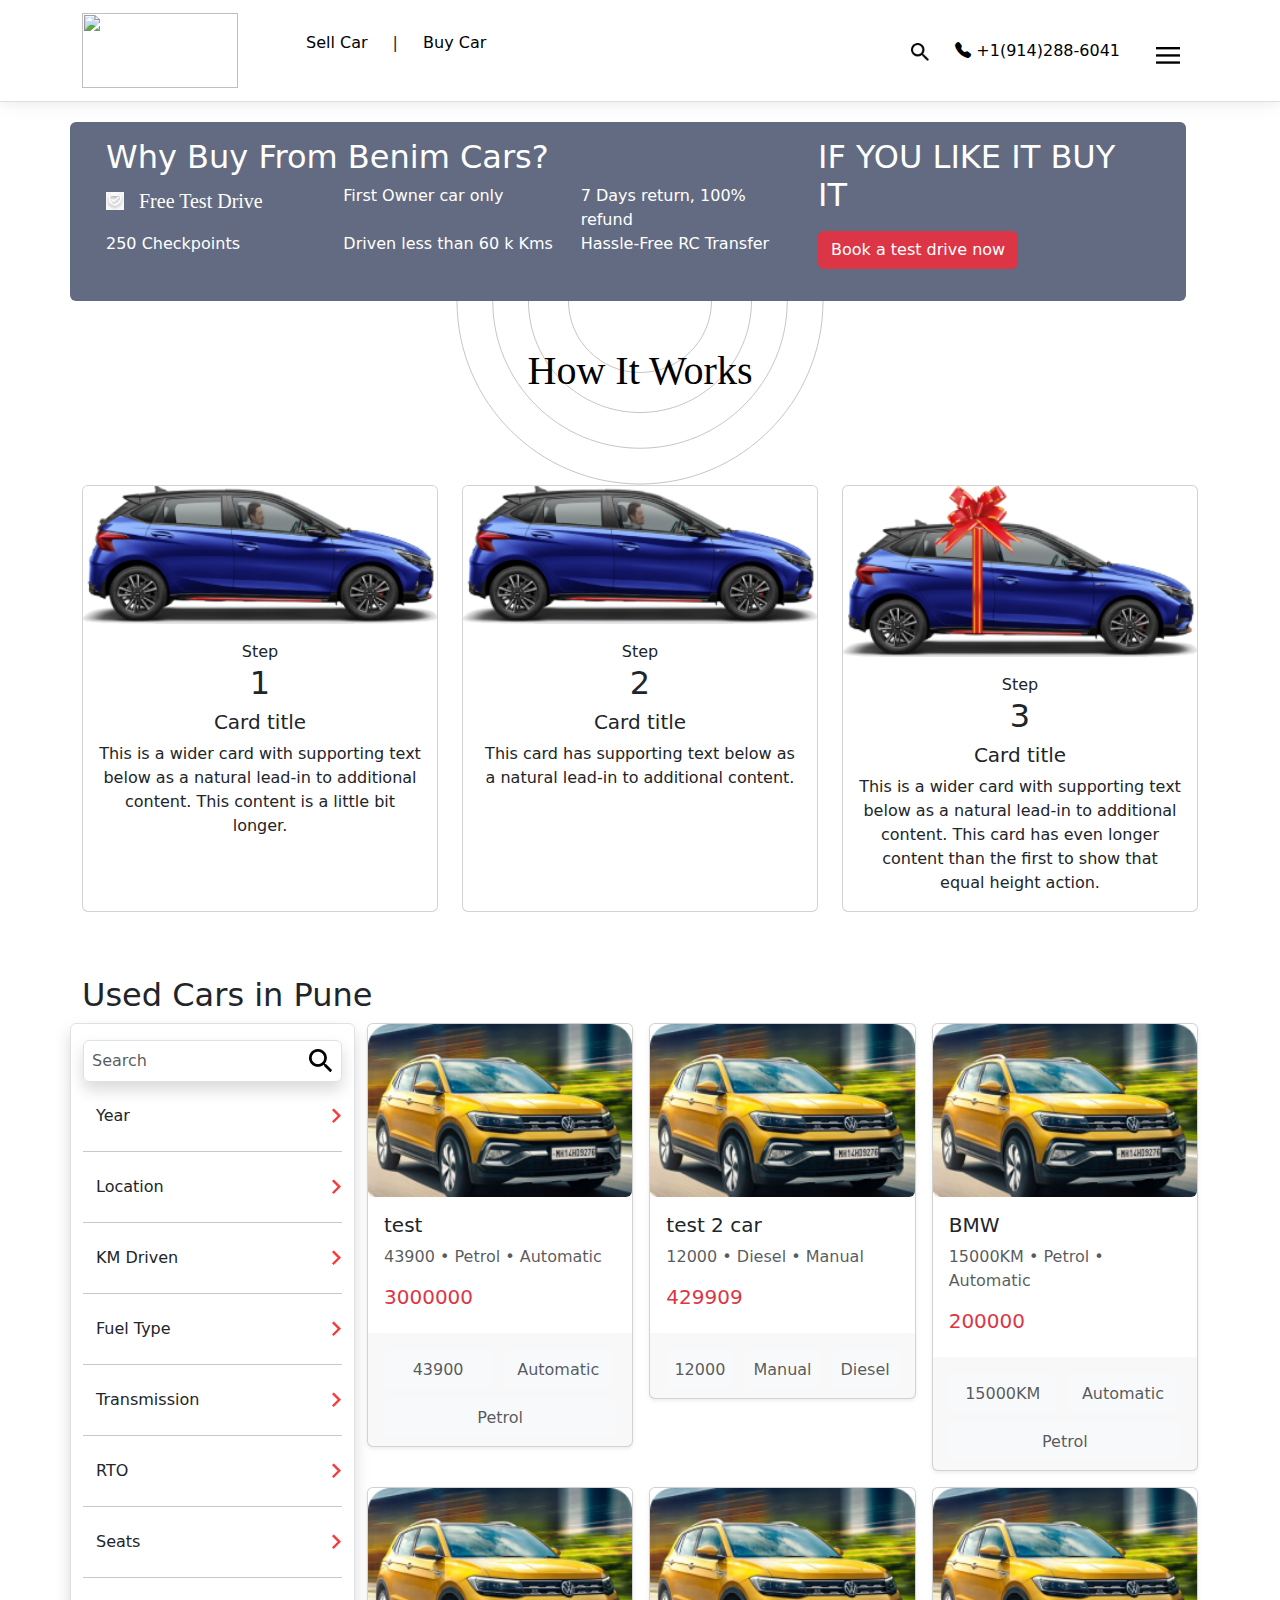
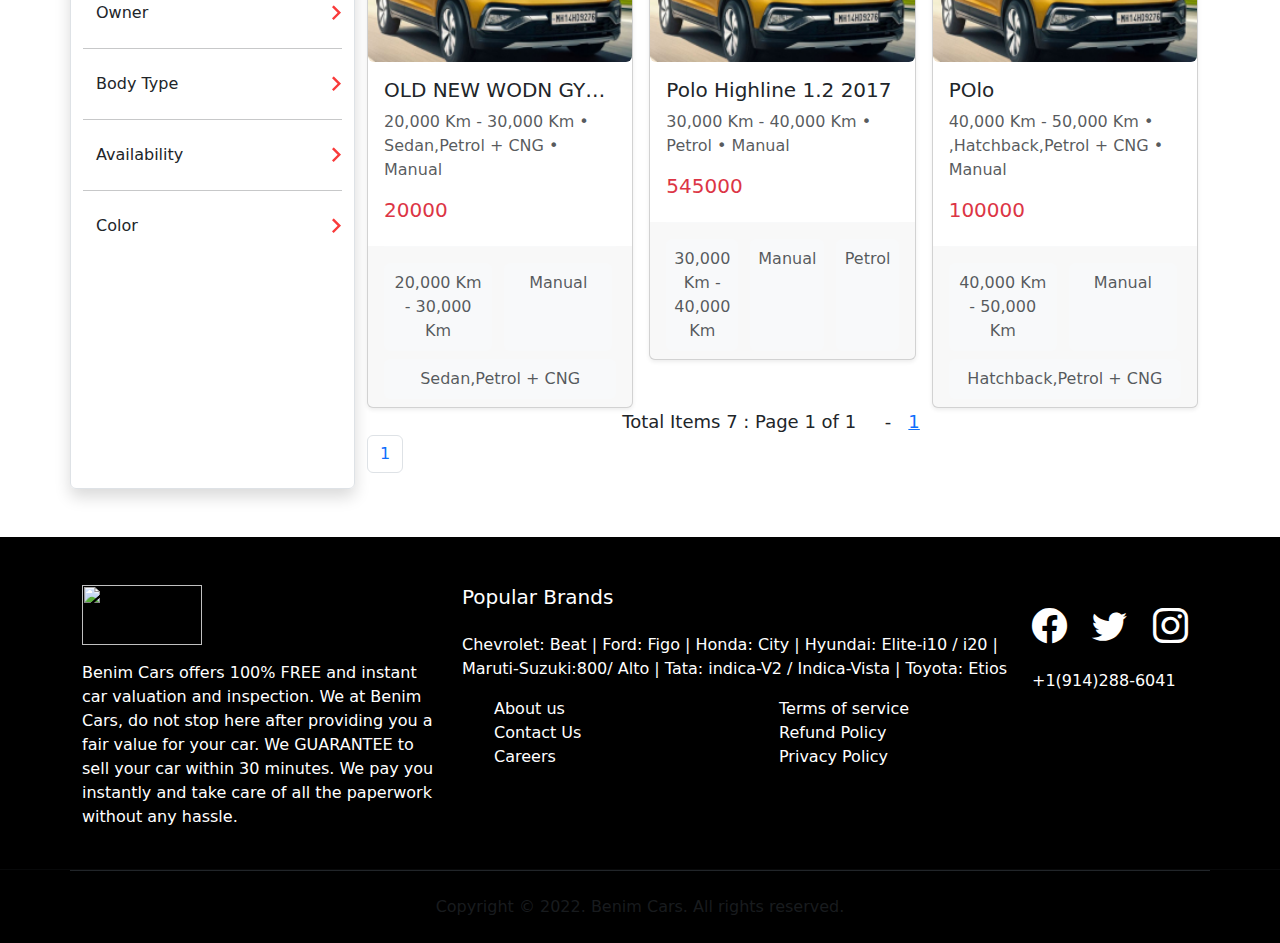
==== commit 9dc4184b: "Update buy-car.html" ====
--- a/buy-car.html
+++ b/buy-car.html
@@ -58,26 +58,27 @@
 
    <div class="container">
     <!-- <div class="rect-bg"> -->
-    <div class="row gx-5  p-5 rounded banner-add rect-bg"> 
+    <div class="row py-3 px-4 rounded rect-bg"> 
       <!-- <img src="images/Rectangle 37.svg" alt="free" class="d-block"
               style="width: 18px; height: 18px; margin: 15px 15px 10px 0px;" /> -->
      
         
-<div class="col-sm-8 float-start text-white">
+<div class="col-sm-8 float-start text-white mob-txt">
   <h2>Why Buy From Benim Cars?</h2>
   <div class="row row-cols-3">
-    <div class="col">  <div class="cstm-icon txt-note text-white">
+    <div class="col mob-cnt"> 
+       <div class="cstm-icon txt-note text-white">
       <span> <img src="images/icn1.jpeg" alt="free" class="d-block"
               style="width: 18px; height: 18px; margin:8px 15px 10px 0px;" /></span>
               Free Test Drive</div></div>
-    <div class="col">First Owner car only</div>
-    <div class="col">7 Days return, 100% refund</div>
-    <div class="col">250 Checkpoints</div>
-    <div class="col">Driven less than 60 k Kms</div>
-    <div class="col">Hassle-Free RC Transfer    </div>
+    <div class="col mob-cnt">First Owner car only</div>
+    <div class="col mob-cnt">7 Days return, 100% refund</div>
+    <div class="col mob-cnt">250 Checkpoints</div>
+    <div class="col mob-cnt">Driven less than 60 k Kms</div>
+    <div class="col mob-cnt">Hassle-Free RC Transfer    </div>
   </div>
 </div>
-<div class="col float-end text-white">
+<div class="col float-end text-white mob-txt">
   <h2>IF YOU LIKE IT BUY IT</h2>
   <button type="submit" class="btn btn-danger mb-3 mt-2">Book a test drive now</button>
 </div>
@@ -895,4 +896,4 @@
 
 </body>
 
-</html>+</html>
--- a/css/theme.css
+++ b/css/theme.css
@@ -86,23 +86,52 @@
     top: 30%;
     left: 10%;
 }
+.item h4
+{margin-top: 20px;}
 
 .cust-testi {
     border-radius: 50%;
-    position: relative;
-    top: -55px;
-    text-align: center;
-    left: 8%;
-    width: auto;
-    border: 1px solid #eee;
-    margin-bottom: -35px;
-    z-index: 999;
+position: relative;
+top: 1px;
+text-align: center;
+left: 50%;
+width: auto;
+border: 1px solid #eee;
+z-index: 999;
+bottom: auto;
 }
 
 .custom-form-centered {
     margin: 0 auto;
     width: 700px;
 }
+
+.product-gallery-thumblist-item {
+    display: block;
+    position: relative;
+    width: auto;
+    height: auto;
+    margin: .625rem;
+    transition: border-color .2s ease-in-out;
+    border: 1px solid #e3e9ef;
+      border-top-color: rgb(227, 233, 239);
+      border-right-color: rgb(227, 233, 239);
+      border-bottom-color: rgb(227, 233, 239);
+      border-left-color: rgb(227, 233, 239);
+    border-radius: .3125rem;
+    text-decoration: none !important;
+    overflow: hidden;
+    float: left;
+  }
+  .cust-nv  {
+    width: 100%;
+    -webkit-animation: navbar-show .25s;
+    animation: navbar-show .25s;
+    box-shadow: 0 .25rem .5625rem -0.0625rem rgba(34, 13, 13, 0.03),0 .275rem 1.25rem -0.0625rem rgba(0,0,0,.05);
+    z-index: 1030;
+    border-bottom: 1px solid #dfdfdf;
+    margin-bottom: 20px;
+  }
 
 .custom-form-centered input {
     width: 30%;
@@ -333,7 +362,7 @@
 }
 
 .item {
-    align-items: center;
+    align-items: last baseline;
     color: white;
     display: flex;
     height: auto;
@@ -387,7 +416,7 @@
     color: #fff;
     /* background-image: url('../images/buy_ban.jpeg'); */
     background-repeat: no-repeat;
-    height: 300px;
+    height: auto;
     background-position: center center;
     background-origin: content-box;
     background-size: contain;
@@ -396,6 +425,8 @@
 .cust-nv .navbar-expand-sm .navbar-nav .dropdown-menu {
     top: 65px !important;
 }
+
+
 
 /* responsive */
 /* // X-Small devices (portrait phones, less than 576px) */
@@ -403,7 +434,16 @@
     .cst-dv {
         max-width: 100% !important;
     }
-
+    .mob-txt .mob-cnt
+    {
+        width: 100%;
+        margin: 0 auto;
+        text-align: center;
+        overflow: hidden;
+        float: left;
+        position: relative;
+        padding: 5px 0px;
+    }
     .cust-nv ul.m-link {
         position: absolute;
         top: 33px;
@@ -501,9 +541,49 @@
     }
    .carousel-caption
    {display: none;}
-
-}
-
+   .rect-bg {
+    background-color: #636B82;
+    color: #fff;
+    /* background-image: url('../images/buy_ban.jpeg'); */
+    background-repeat: no-repeat;
+    height: auto;
+    background-position: center center;
+    background-origin: content-box;
+    background-size: contain;
+    width: 100%;
+    margin: 0;
+   }
+   .mob-txt, .mob-txt h2, .mob-txt .btn
+   {
+    text-align: center;
+    float: none !important;
+    width: 100%;
+    margin: 0 auto;
+   }
+   .cust-testi {
+    border-radius: 50%;
+    position: absolute;
+    top: -40px;
+    text-align: center;
+    left: 40%;
+    width: auto !important;
+    border: 1px solid #eee;
+    z-index: 999;
+    bottom: auto;
+    }
+    .owl-carousel .owl-stage-outer {
+        position: relative;
+        overflow: visible !important;
+        -webkit-transform: translate3d(0,0,0);
+    }
+    .owl-prev{
+font-size: 15px;
+    }
+    owl-next
+    {
+        font-size: 15px;
+    }
+}
 
 /* // Small devices (landscape phones, less than 768px) */
 @media (max-width: 767.98px) {
@@ -522,4 +602,4 @@
 @media (max-width: 1399.98px) {}
 
 /* // XX-Large devices (larger desktops) */
-/* // No media query since the xxl breakpoint has no upper bound on its width */+/* // No media query since the xxl breakpoint has no upper bound on its width */
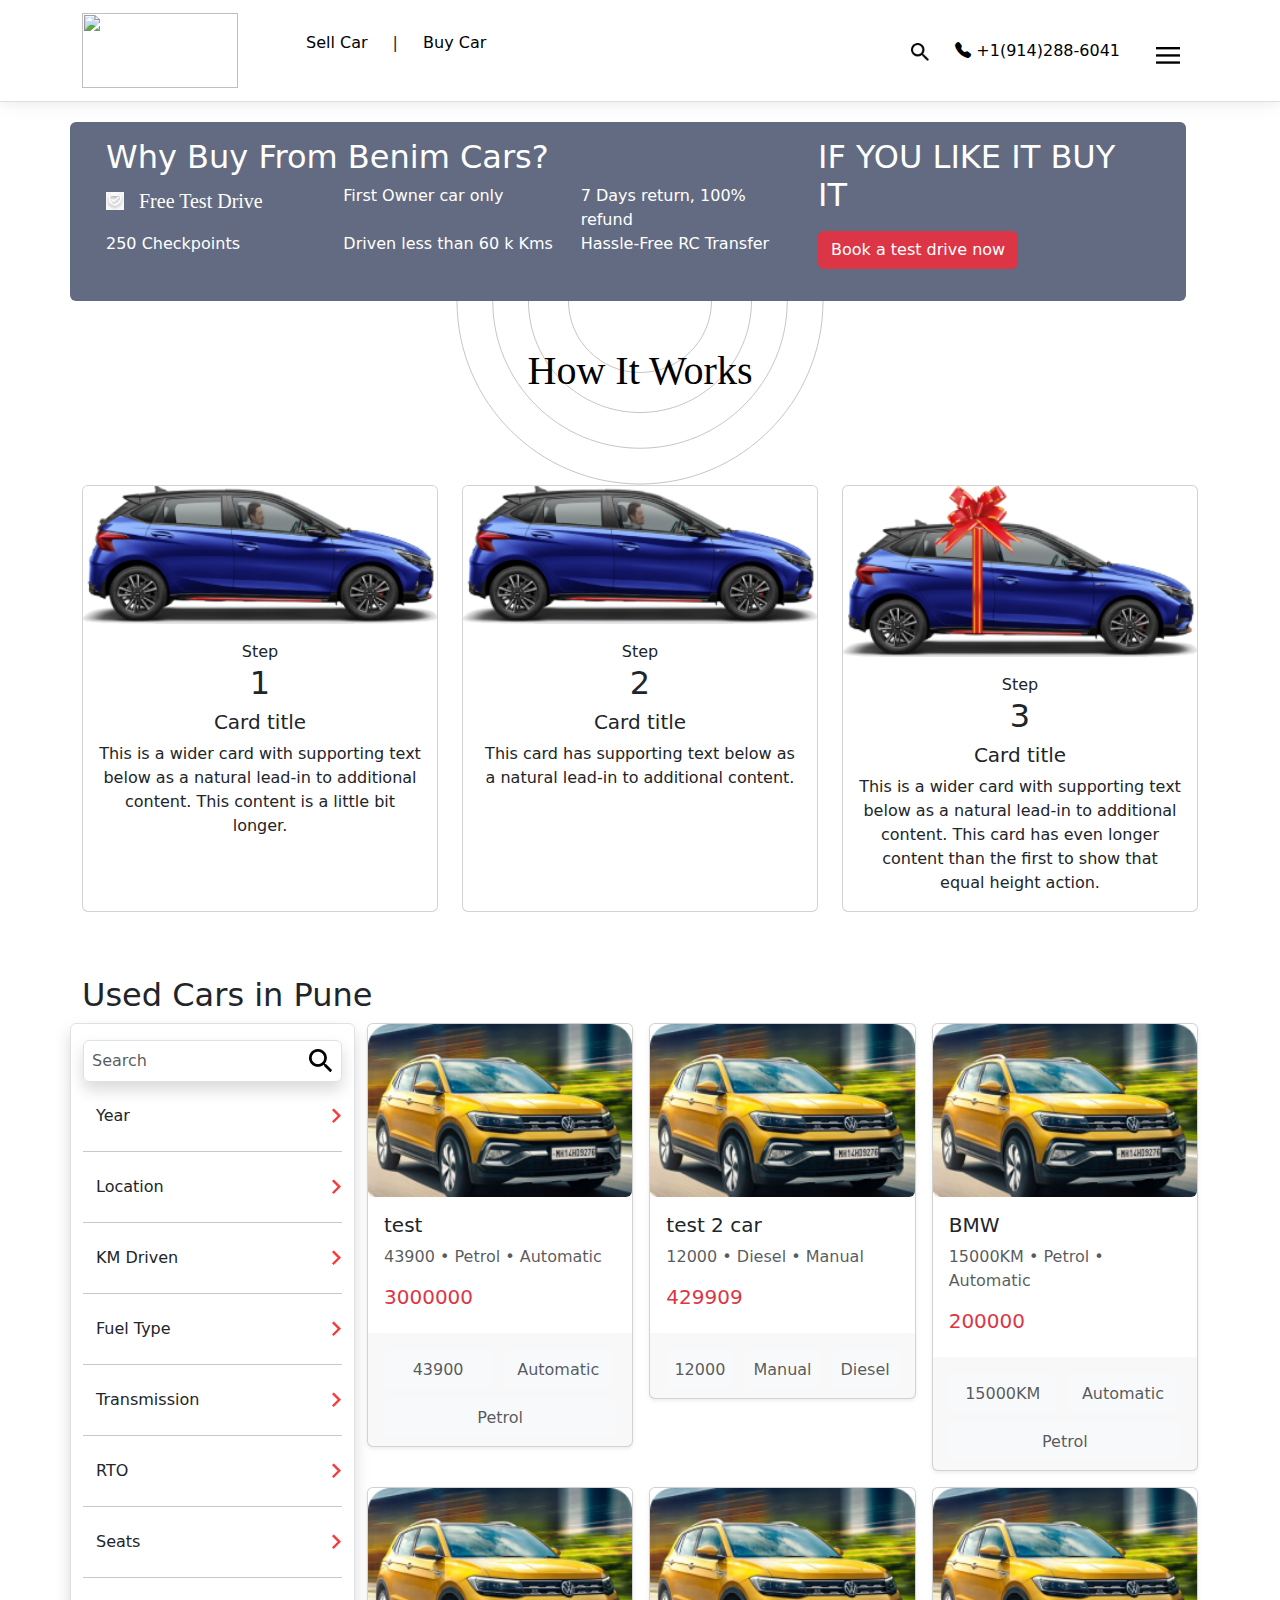
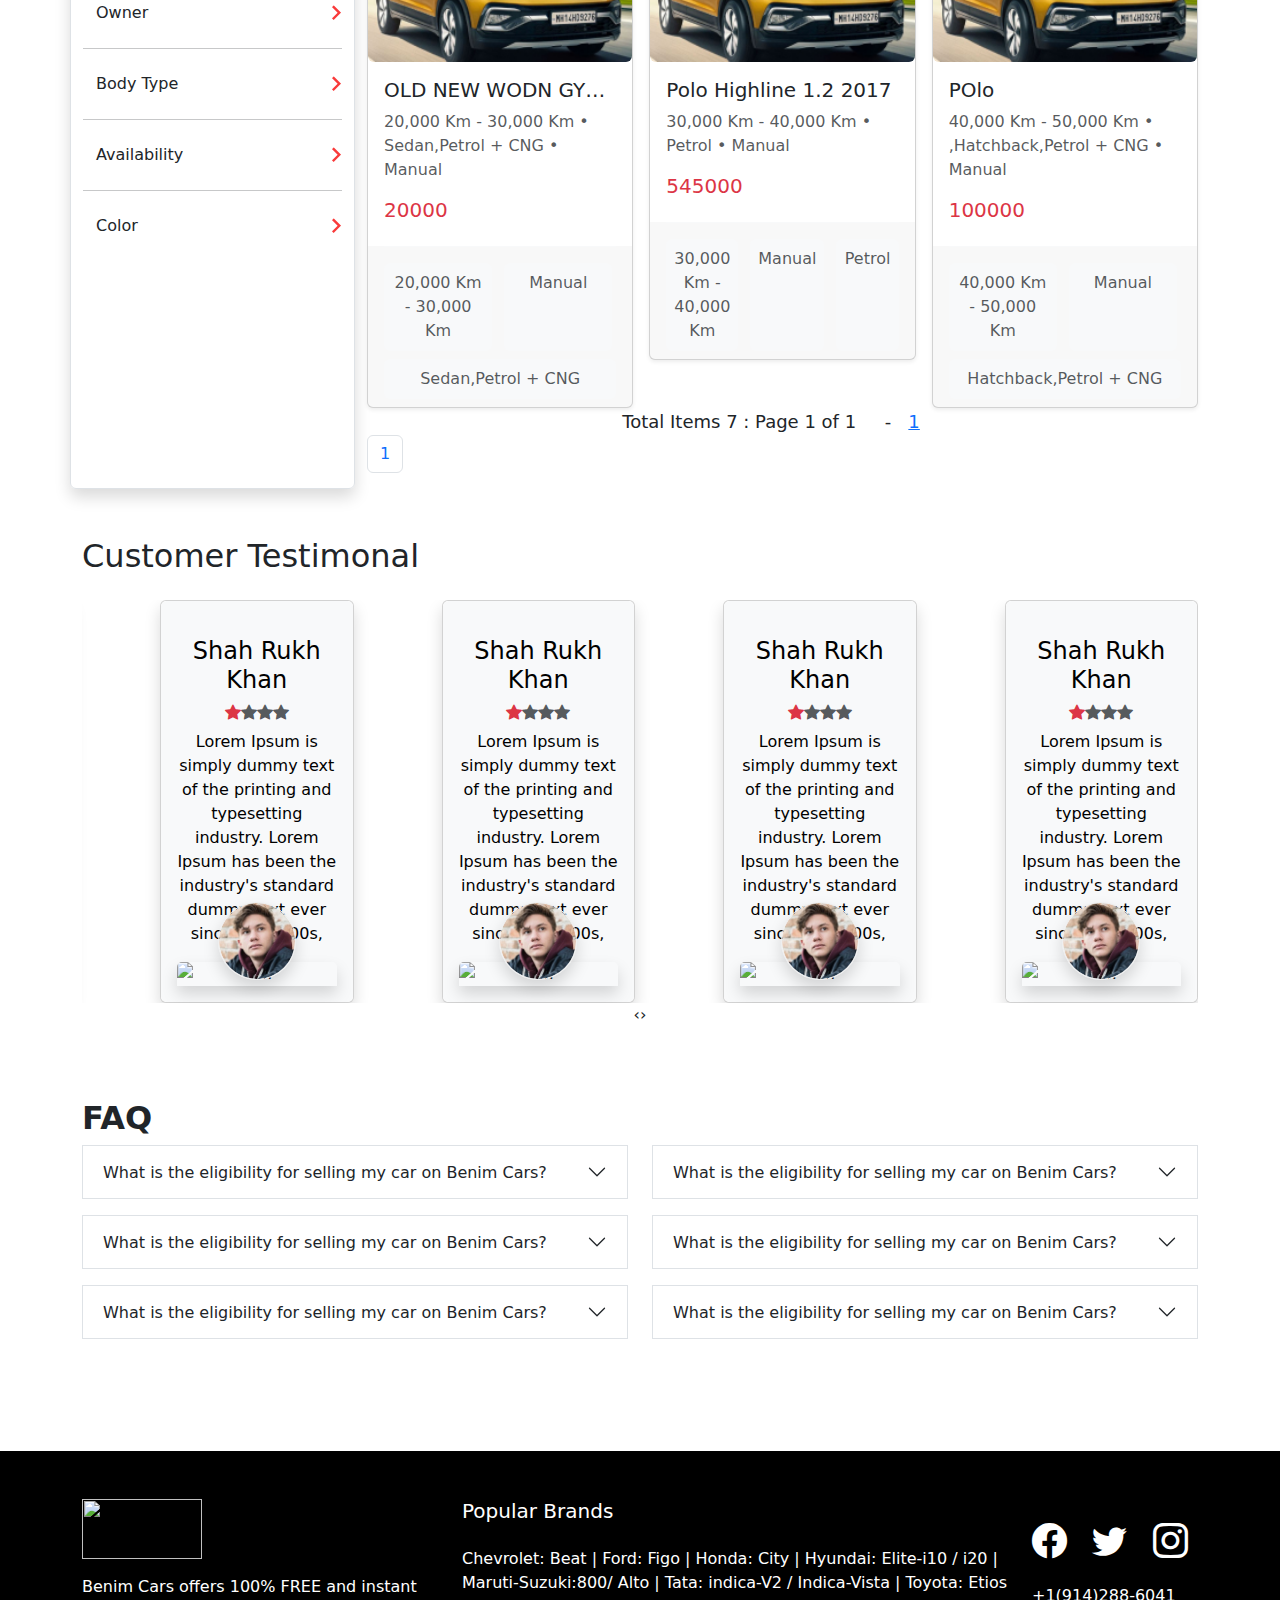
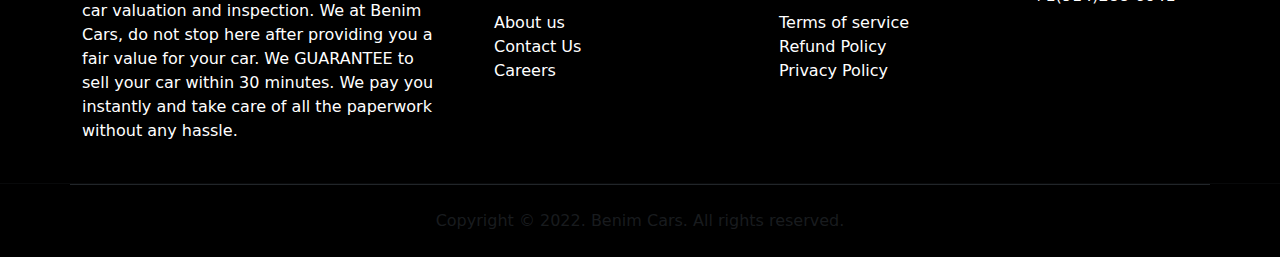
==== commit 0555d250: "Update buy-car.html" ====
--- a/buy-car.html
+++ b/buy-car.html
@@ -5,10 +5,33 @@
     <title>Buy list page</title>
     <meta charset="utf-8" />
     <meta name="viewport" content="width=device-width, initial-scale=1" />
+    <script src="https://cdnjs.cloudflare.com/ajax/libs/jquery/3.4.1/jquery.min.js"></script>
     <link href="https://cdn.jsdelivr.net/npm/bootstrap@5.1.3/dist/css/bootstrap.min.css" rel="stylesheet" />
     <link rel="stylesheet" href="https://cdn.jsdelivr.net/npm/bootstrap-icons@1.8.1/font/bootstrap-icons.css" />
     <link rel="stylesheet" href="css/theme.css" />
+    <link rel="stylesheet" href="css/owl.carousel.min.css" />
     <script src="https://cdn.jsdelivr.net/npm/bootstrap@5.1.3/dist/js/bootstrap.bundle.min.js"></script>
+    <script>
+       $(document).ready(function () {
+            var owl = $('.owl-carousel');
+            owl.owlCarousel({
+                margin: 10,
+                nav: true,
+                loop: true,
+                responsive: {
+                    0: {
+                        items: 1
+                    },
+                    350: {
+                        items: 1
+                    },
+                    1000: {
+                        items: 4
+                    }
+                }
+            })
+        })
+    </script>
 </head>
 
 <body>
@@ -844,6 +867,269 @@
    <!--buy_list end-->
   </div>
 </div>
+<!--testi start-->
+<section id="demos">
+  <div class="container pt-5 text-center">
+      <h2 style="text-align: left;margin-bottom: 25px;">Customer Testimonal</h2>
+      <div class="row">
+          <div class="large-12 columns">
+              <div class="owl-carousel owl-theme">
+                  <div class="item">
+                      <img src="images/a-1.png" class="card-img-top cust-testi shadow" width="78" height="78"
+                          alt="...">
+                      <div class="card shadow rounded-lg" style="width: auto;">
+                          <div class="card-body bg-light rounded">
+                              <h4>Shah Rukh Khan</h4>
+                              <h6 class="text-muted"><i class="text-danger bi bi-star-fill"></i><i
+                                      class="bi bi-star-fill"></i><i class="bi bi-star-fill"></i><i
+                                      class="bi bi-star-fill"></i></h6>
+                              <p>Lorem Ipsum is simply dummy text of the printing and typesetting industry. Lorem
+                                  Ipsum has
+                                  been the industry's standard dummy text ever since the 1500s,</p>
+                              <img src="https://media.istockphoto.com/photos/red-generic-sedan-car-isolated-on-white-background-3d-illustration-picture-id1189903200?k=20&m=1189903200&s=612x612&w=0&h=L2bus_XVwK5_yXI08X6RaprdFKF1U9YjpN_pVYPgS0o="
+                                  class="card-img-top shadow" alt="...">
+                          </div>
+                      </div>
+                  </div>
+                  <div class="item">
+                      <img src="images/a-1.png" class="card-img-top cust-testi shadow" width="78" height="78"
+                          alt="...">
+                      <div class="card shadow rounded-lg" style="width: auto;">
+                          <div class="card-body bg-light rounded">
+                              <h4>Shah Rukh Khan</h4>
+                              <h6 class="text-muted"><i class="text-danger bi bi-star-fill"></i><i
+                                      class="bi bi-star-fill"></i><i class="bi bi-star-fill"></i><i
+                                      class="bi bi-star-fill"></i></h6>
+                              <p>Lorem Ipsum is simply dummy text of the printing and typesetting industry. Lorem
+                                  Ipsum has
+                                  been the industry's standard dummy text ever since the 1500s,</p>
+                              <img src="https://media.istockphoto.com/photos/red-generic-sedan-car-isolated-on-white-background-3d-illustration-picture-id1189903200?k=20&m=1189903200&s=612x612&w=0&h=L2bus_XVwK5_yXI08X6RaprdFKF1U9YjpN_pVYPgS0o="
+                                  class="card-img-top shadow" alt="...">
+                          </div>
+                      </div>
+                  </div>
+                  <div class="item">
+                      <img src="images/a-1.png" class="card-img-top cust-testi shadow" width="78" height="78"
+                          alt="...">
+                      <div class="card shadow rounded-lg" style="width: auto;">
+                          <div class="card-body bg-light rounded">
+                              <h4>Shah Rukh Khan</h4>
+                              <h6 class="text-muted"><i class="text-danger bi bi-star-fill"></i><i
+                                      class="bi bi-star-fill"></i><i class="bi bi-star-fill"></i><i
+                                      class="bi bi-star-fill"></i></h6>
+                              <p>Lorem Ipsum is simply dummy text of the printing and typesetting industry. Lorem
+                                  Ipsum has
+                                  been the industry's standard dummy text ever since the 1500s,</p>
+                              <img src="https://media.istockphoto.com/photos/red-generic-sedan-car-isolated-on-white-background-3d-illustration-picture-id1189903200?k=20&m=1189903200&s=612x612&w=0&h=L2bus_XVwK5_yXI08X6RaprdFKF1U9YjpN_pVYPgS0o="
+                                  class="card-img-top shadow" alt="...">
+                          </div>
+                      </div>
+                  </div>
+                  <div class="item">
+                      <img src="images/a-1.png" class="card-img-top cust-testi shadow" width="78" height="78"
+                          alt="...">
+                      <div class="card shadow rounded-lg" style="width: auto;">
+                          <div class="card-body bg-light rounded">
+                              <h4>Shah Rukh Khan</h4>
+                              <h6 class="text-muted"><i class="text-danger bi bi-star-fill"></i><i
+                                      class="bi bi-star-fill"></i><i class="bi bi-star-fill"></i><i
+                                      class="bi bi-star-fill"></i></h6>
+                              <p>Lorem Ipsum is simply dummy text of the printing and typesetting industry. Lorem
+                                  Ipsum has
+                                  been the industry's standard dummy text ever since the 1500s,</p>
+                              <img src="https://media.istockphoto.com/photos/red-generic-sedan-car-isolated-on-white-background-3d-illustration-picture-id1189903200?k=20&m=1189903200&s=612x612&w=0&h=L2bus_XVwK5_yXI08X6RaprdFKF1U9YjpN_pVYPgS0o="
+                                  class="card-img-top shadow" alt="...">
+                          </div>
+                      </div>
+                  </div>
+                  <div class="item">
+                      <img src="images/a-1.png" class="card-img-top cust-testi shadow" width="78" height="78"
+                          alt="...">
+                      <div class="card shadow rounded-lg" style="width: auto;">
+                          <div class="card-body bg-light rounded">
+                              <h4>Shah Rukh Khan</h4>
+                              <h6 class="text-muted"><i class="text-danger bi bi-star-fill"></i><i
+                                      class="bi bi-star-fill"></i><i class="bi bi-star-fill"></i><i
+                                      class="bi bi-star-fill"></i></h6>
+                              <p>Lorem Ipsum is simply dummy text of the printing and typesetting industry. Lorem
+                                  Ipsum has
+                                  been the industry's standard dummy text ever since the 1500s,</p>
+                              <img src="https://media.istockphoto.com/photos/red-generic-sedan-car-isolated-on-white-background-3d-illustration-picture-id1189903200?k=20&m=1189903200&s=612x612&w=0&h=L2bus_XVwK5_yXI08X6RaprdFKF1U9YjpN_pVYPgS0o="
+                                  class="card-img-top shadow" alt="...">
+                          </div>
+                      </div>
+                  </div>
+                  <div class="item">
+                      <img src="images/a-1.png" class="card-img-top cust-testi shadow" width="78" height="78"
+                          alt="...">
+                      <div class="card shadow rounded-lg" style="width: auto;">
+                          <div class="card-body bg-light rounded">
+                              <h4>Shah Rukh Khan</h4>
+                              <h6 class="text-muted"><i class="text-danger bi bi-star-fill"></i><i
+                                      class="bi bi-star-fill"></i><i class="bi bi-star-fill"></i><i
+                                      class="bi bi-star-fill"></i></h6>
+                              <p>Lorem Ipsum is simply dummy text of the printing and typesetting industry. Lorem
+                                  Ipsum has
+                                  been the industry's standard dummy text ever since the 1500s,</p>
+                              <img src="https://media.istockphoto.com/photos/red-generic-sedan-car-isolated-on-white-background-3d-illustration-picture-id1189903200?k=20&m=1189903200&s=612x612&w=0&h=L2bus_XVwK5_yXI08X6RaprdFKF1U9YjpN_pVYPgS0o="
+                                  class="card-img-top shadow" alt="...">
+                          </div>
+                      </div>
+                  </div>
+                  <div class="item">
+                      <img src="images/a-1.png" class="card-img-top cust-testi shadow" width="78" height="78"
+                          alt="...">
+                      <div class="card shadow rounded-lg" style="width: auto;">
+                          <div class="card-body bg-light rounded">
+                              <h4>Shah Rukh Khan</h4>
+                              <h6 class="text-muted"><i class="text-danger bi bi-star-fill"></i><i
+                                      class="bi bi-star-fill"></i><i class="bi bi-star-fill"></i><i
+                                      class="bi bi-star-fill"></i></h6>
+                              <p>Lorem Ipsum is simply dummy text of the printing and typesetting industry. Lorem
+                                  Ipsum has
+                                  been the industry's standard dummy text ever since the 1500s,</p>
+                              <img src="https://media.istockphoto.com/photos/red-generic-sedan-car-isolated-on-white-background-3d-illustration-picture-id1189903200?k=20&m=1189903200&s=612x612&w=0&h=L2bus_XVwK5_yXI08X6RaprdFKF1U9YjpN_pVYPgS0o="
+                                  class="card-img-top shadow" alt="...">
+                          </div>
+                      </div>
+                  </div>
+              </div>
+          </div>
+</section>
+
+<section class="cus-accor py-5">
+  <div class="container">
+      <h2 class="fw-bold" style="text-align: left">
+          FAQ
+      </h2>
+      <div class="row">
+          <div class="col-sm-6">
+              <div class="accordion accordion-flush" id="accordionFlushExample">
+                  <div class="accordion-item vc_togge border mb-3">
+                      <h2 class="accordion-header" id="flush-headingOne">
+                          <button class="accordion-button collapsed" type="button" data-bs-toggle="collapse"
+                              data-bs-target="#flush-collapseOne" aria-expanded="false"
+                              aria-controls="flush-collapseOne">
+                              What is the eligibility for selling my car on Benim Cars?
+                          </button>
+                      </h2>
+                      <div id="flush-collapseOne" class="accordion-collapse collapse"
+                          aria-labelledby="flush-headingOne" data-bs-parent="#accordionFlushExample">
+                          <div class="accordion-body">
+                              enim Cars offers 100% FREE and instant car valuation and
+                              inspection. We at Benim Cars, do not stop here after
+                              providing you a fair value for your car. We GUARANTEE to
+                              sell your car within 30 minutes. We pay you instantly and
+                              take care of all the paperwork without any hassle.
+                          </div>
+                      </div>
+                  </div>
+
+                  <div class="accordion-item vc_togge border mb-3">
+                      <h2 class="accordion-header" id="flush-headingTwo">
+                          <button class="accordion-button collapsed" type="button" data-bs-toggle="collapse"
+                              data-bs-target="#flush-collapseTwo" aria-expanded="false"
+                              aria-controls="flush-collapseTwo">
+                              What is the eligibility for selling my car on Benim Cars?
+                          </button>
+                      </h2>
+                      <div id="flush-collapseTwo" class="accordion-collapse collapse"
+                          aria-labelledby="flush-headingTwo" data-bs-parent="#accordionFlushExample">
+                          <div class="accordion-body">
+                              enim Cars offers 100% FREE and instant car valuation and
+                              inspection. We at Benim Cars, do not stop here after
+                              providing you a fair value for your car. We GUARANTEE to
+                              sell your car within 30 minutes. We pay you instantly and
+                              take care of all the paperwork without any hassle.
+                          </div>
+                      </div>
+                  </div>
+                  <div class="accordion-item vc_togge border mb-3">
+                      <h2 class="accordion-header" id="flush-headingThree">
+                          <button class="accordion-button collapsed" type="button" data-bs-toggle="collapse"
+                              data-bs-target="#flush-collapseThree" aria-expanded="false"
+                              aria-controls="flush-collapseThree">
+                              What is the eligibility for selling my car on Benim Cars?
+                          </button>
+                      </h2>
+                      <div id="flush-collapseThree" class="accordion-collapse collapse"
+                          aria-labelledby="flush-headingThree" data-bs-parent="#accordionFlushExample">
+                          <div class="accordion-body">
+                              enim Cars offers 100% FREE and instant car valuation and
+                              inspection. We at Benim Cars, do not stop here after
+                              providing you a fair value for your car. We GUARANTEE to
+                              sell your car within 30 minutes. We pay you instantly and
+                              take care of all the paperwork without any hassle.
+                          </div>
+                      </div>
+                  </div>
+              </div>
+          </div>
+          <div class="col-sm-6">
+              <div class="accordion accordion-flush" id="accordionFlushExample">
+                  <div class="accordion-item vc_togge border mb-3">
+                      <h2 class="accordion-header" id="flush-headingOne">
+                          <button class="accordion-button collapsed" type="button" data-bs-toggle="collapse"
+                              data-bs-target="#flush-collapseEight" aria-expanded="false"
+                              aria-controls="flush-collapseEight">
+                              What is the eligibility for selling my car on Benim Cars?
+                          </button>
+                      </h2>
+                      <div id="flush-collapseEight" class="accordion-collapse collapse"
+                          aria-labelledby="flush-headingEight" data-bs-parent="#accordionFlushExample">
+                          <div class="accordion-body">
+                              enim Cars offers 100% FREE and instant car valuation and
+                              inspection. We at Benim Cars, do not stop here after
+                              providing you a fair value for your car. We GUARANTEE to
+                              sell your car within 30 minutes. We pay you instantly and
+                              take care of all the paperwork without any hassle.
+                          </div>
+                      </div>
+                  </div>
+
+                  <div class="accordion-item vc_togge border mb-3">
+                      <h2 class="accordion-header" id="flush-headingSeven">
+                          <button class="accordion-button collapsed" type="button" data-bs-toggle="collapse"
+                              data-bs-target="#flush-collapseSeven" aria-expanded="false"
+                              aria-controls="flush-collapseSeven">
+                              What is the eligibility for selling my car on Benim Cars?
+                          </button>
+                      </h2>
+                      <div id="flush-collapseSeven" class="accordion-collapse collapse"
+                          aria-labelledby="flush-headingSeven" data-bs-parent="#accordionFlushExample">
+                          <div class="accordion-body">
+                              enim Cars offers 100% FREE and instant car valuation and
+                              inspection. We at Benim Cars, do not stop here after
+                              providing you a fair value for your car. We GUARANTEE to
+                              sell your car within 30 minutes. We pay you instantly and
+                              take care of all the paperwork without any hassle.
+                          </div>
+                      </div>
+                  </div>
+                  <div class="accordion-item vc_togge border mb-3">
+                      <h2 class="accordion-header" id="flush-headingSix">
+                          <button class="accordion-button collapsed" type="button" data-bs-toggle="collapse"
+                              data-bs-target="#flush-collapseSix" aria-expanded="false"
+                              aria-controls="flush-collapseSix">
+                              What is the eligibility for selling my car on Benim Cars?
+                          </button>
+                      </h2>
+                      <div id="flush-collapseSix" class="accordion-collapse collapse"
+                          aria-labelledby="flush-headingSix" data-bs-parent="#accordionFlushExample">
+                          <div class="accordion-body">
+                              enim Cars offers 100% FREE and instant car valuation and
+                              inspection. We at Benim Cars, do not stop here after
+                              providing you a fair value for your car. We GUARANTEE to
+                              sell your car within 30 minutes. We pay you instantly and
+                              take care of all the paperwork without any hassle.
+                          </div>
+                      </div>
+                  </div>
+              </div>
+          </div>
+      </div>
+  </div>
+</section>
     <div class="bg-black mt-5 pt-5">
         <div class="container text-white">
             <footer class="row pb-4">
@@ -893,7 +1179,7 @@
         </footer>
     </div>
     </div>
-
+    <script src="js/owl.carousel.js"></script>
 </body>
 
 </html>
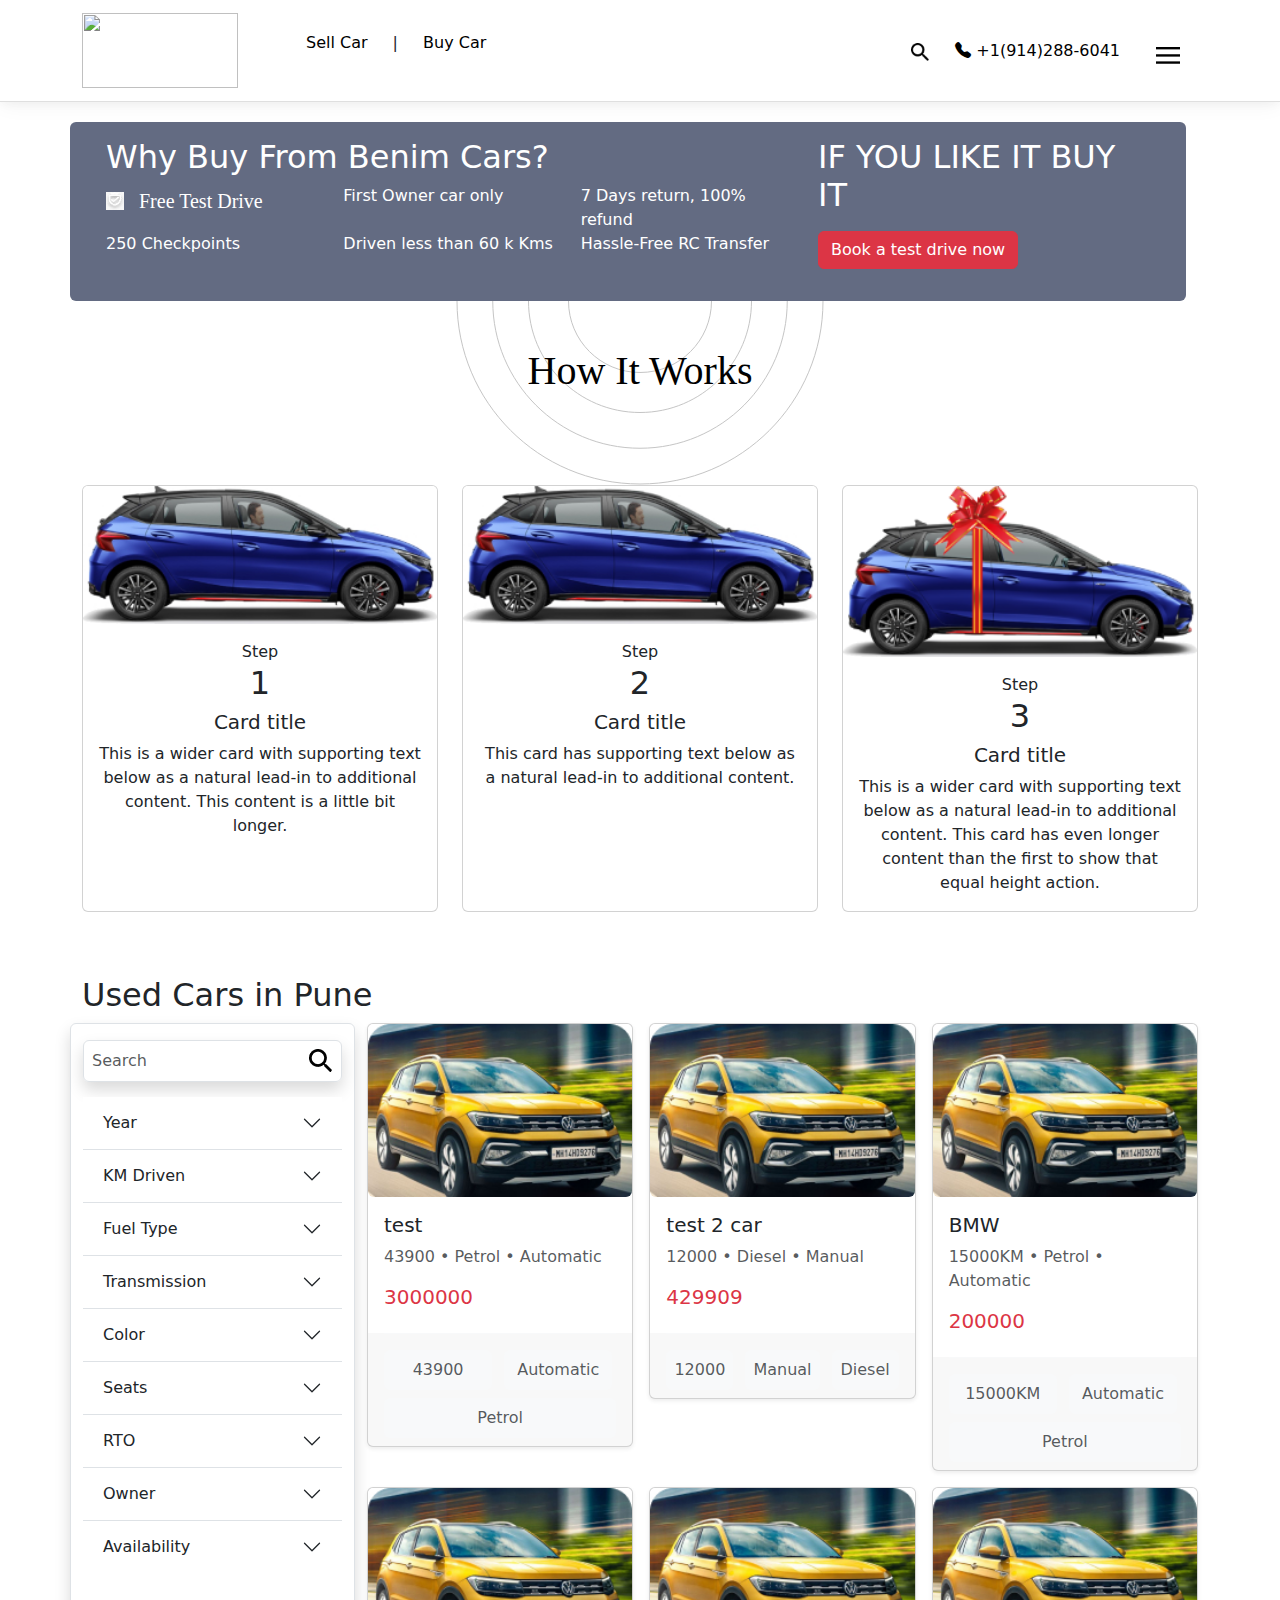
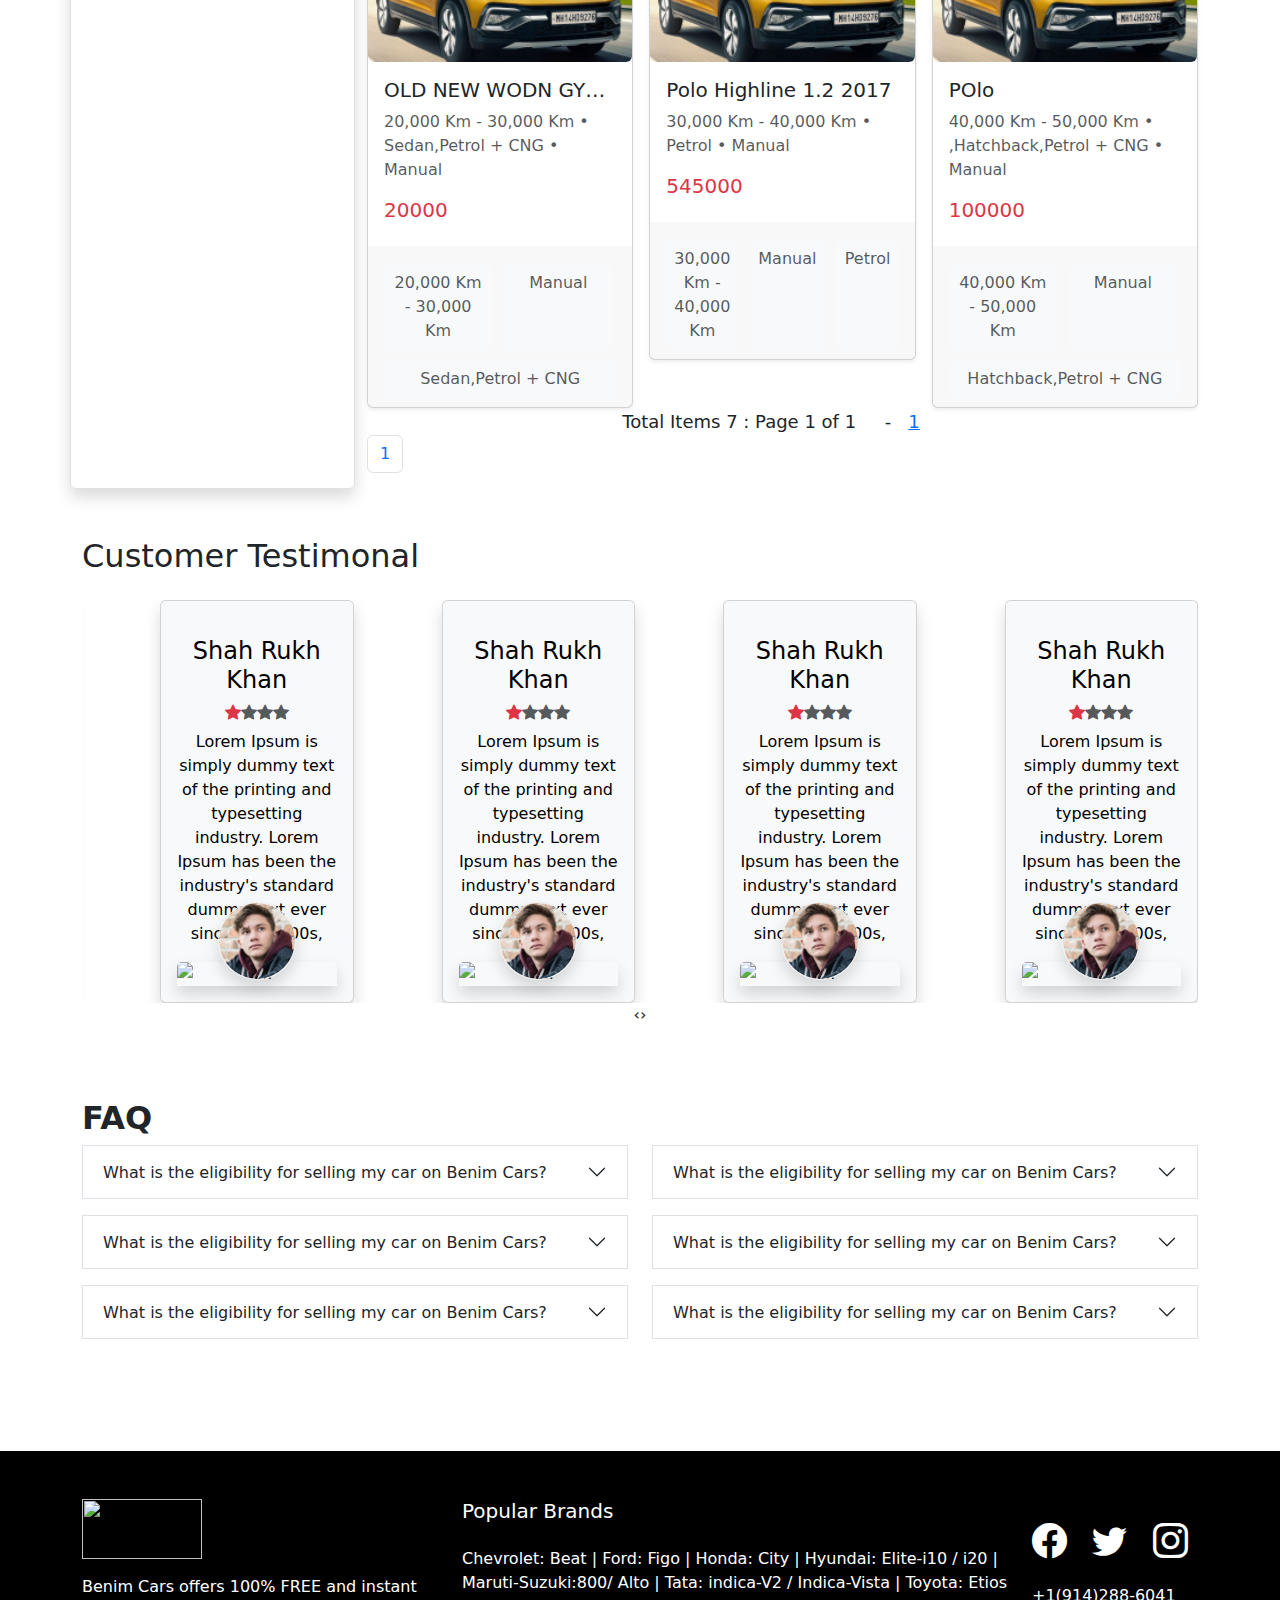
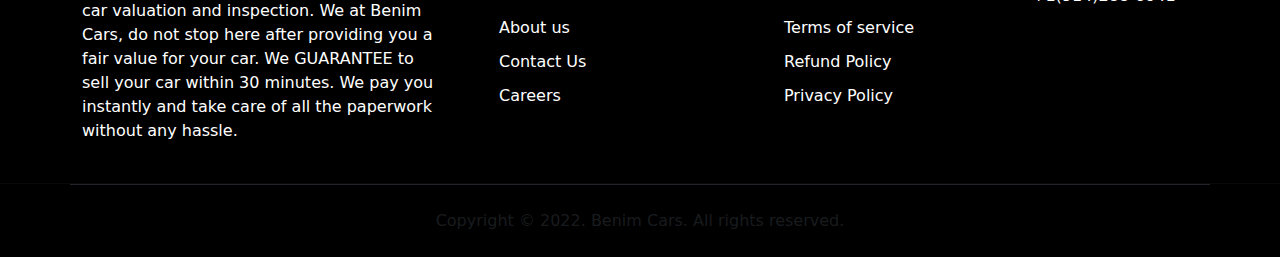
==== commit eec24eb1: "Update buy-car.html" ====
--- a/buy-car.html
+++ b/buy-car.html
@@ -2,652 +2,485 @@
 <html lang="en">
 
 <head>
-    <title>Buy list page</title>
-    <meta charset="utf-8" />
-    <meta name="viewport" content="width=device-width, initial-scale=1" />
-    <script src="https://cdnjs.cloudflare.com/ajax/libs/jquery/3.4.1/jquery.min.js"></script>
-    <link href="https://cdn.jsdelivr.net/npm/bootstrap@5.1.3/dist/css/bootstrap.min.css" rel="stylesheet" />
-    <link rel="stylesheet" href="https://cdn.jsdelivr.net/npm/bootstrap-icons@1.8.1/font/bootstrap-icons.css" />
-    <link rel="stylesheet" href="css/theme.css" />
-    <link rel="stylesheet" href="css/owl.carousel.min.css" />
-    <script src="https://cdn.jsdelivr.net/npm/bootstrap@5.1.3/dist/js/bootstrap.bundle.min.js"></script>
-    <script>
-       $(document).ready(function () {
-            var owl = $('.owl-carousel');
-            owl.owlCarousel({
-                margin: 10,
-                nav: true,
-                loop: true,
-                responsive: {
-                    0: {
-                        items: 1
-                    },
-                    350: {
-                        items: 1
-                    },
-                    1000: {
-                        items: 4
-                    }
-                }
-            })
-        })
-    </script>
+  <title>Buy list page</title>
+  <meta charset="utf-8" />
+  <meta name="viewport" content="width=device-width, initial-scale=1" />
+  <script src="https://cdnjs.cloudflare.com/ajax/libs/jquery/3.4.1/jquery.min.js"></script>
+  <link href="https://cdn.jsdelivr.net/npm/bootstrap@5.1.3/dist/css/bootstrap.min.css" rel="stylesheet" />
+  <link rel="stylesheet" href="https://cdn.jsdelivr.net/npm/bootstrap-icons@1.8.1/font/bootstrap-icons.css" />
+  <link rel="stylesheet" href="css/theme.css" />
+  <link rel="stylesheet" href="css/owl.carousel.min.css" />
+  <script src="https://cdn.jsdelivr.net/npm/bootstrap@5.1.3/dist/js/bootstrap.bundle.min.js"></script>
+  <script>
+    $(document).ready(function () {
+      var owl = $('.owl-carousel');
+      owl.owlCarousel({
+        margin: 10,
+        nav: true,
+        loop: true,
+        responsive: {
+          0: {
+            items: 1
+          },
+          350: {
+            items: 1
+          },
+          1000: {
+            items: 4
+          }
+        }
+      })
+    })
+  </script>
 </head>
 
 <body>
 
   <nav class="navbar cust-nv navbar-expand-sm navbar-light">
     <div class="container">
-        <a class="navbar-brand bc-logo" href="#">
-            <img class="img-Bc-log" src="https://benimcars.com/wp-content/uploads/2021/08/benim-car_logo_black_website.png" alt=""
-                width="156" height="75" />
+      <a class="navbar-brand bc-logo" href="#">
+        <img class="img-Bc-log" src="https://benimcars.com/wp-content/uploads/2021/08/benim-car_logo_black_website.png"
+          alt="" width="156" height="75" />
+      </a>
+      <ul class="m-link">
+        <li><a href="index.html">Sell Car</a></li> | <li><a href="buy-car.html">Buy Car</a></li>
+      </ul>
+      <ul class="navbar-nav ms-auto sr-nav">
+        <a class="nav-link dropdown-toggle" role="button" href="#" id="navSearch" data-bs-toggle="dropdown"
+          aria-expanded="false">
+          <img src="images/Vector(3).png" class="d-block w-20 img-fluid mt-2" alt="..." width="18" height="18" />
         </a>
-        <ul class="m-link">
-            <li><a href="index.html">Sell Car</a></li> | <li><a href="buy-car.html">Buy Car</a></li>
-        </ul>
-        <ul class="navbar-nav ms-auto sr-nav">
-            <a class="nav-link dropdown-toggle" role="button" href="#" id="navSearch" data-bs-toggle="dropdown"
-                aria-expanded="false">
-                <img src="images/Vector(3).png" class="d-block w-20 img-fluid mt-2" alt="..." width="18"
-                    height="18" />
-            </a>
-
-            <div class="dropdown-menu dropdown-menu-end shadow rounded p-2" aria-labelledby="navSearch">
-                <form class="input-group">
-                    <input class="form-control border-success" type="search" placeholder="Search"
-                        aria-label="Search" />
-                    <button class="btn btn-success m-0" type="submit">Search</button>
-                </form>
-            </div>
-            <li class="nav-item cnt-n">
-                <a class="nav-link" href="#"><i class="bi bi-telephone-fill"></i> +1(914)288-6041</a>
-            </li>
-            <li class="nav-item dropdown mobile-menu dropdown-end">
-                <a class="nav-link dropdown-toggle" href="#" id="navbarDropdownMenuLink" role="button"
-                    data-bs-toggle="dropdown" aria-expanded="false">
-                    <img src="images/menu-app.png" class="d-block mobile-icn float-end img-fluid pt-2" alt="tel" width="24"
-                        height="17" />
-                </a>
-                <ul class="dropdown-menu dropdown-menu-end" aria-labelledby="navbarDropdownMenuLink">
-                  <li><a class="dropdown-item" href="#">Register/Login</a></li>
-                    <li><a class="dropdown-item" href="#">Buy</a></li>
-                    <li><a class="dropdown-item" href="#">Sell</a></li>
-                    <li><a class="dropdown-item" href="#">About Us</a></li>
-                </ul>
-            </li>
-        </ul>
+
+        <div class="dropdown-menu dropdown-menu-end shadow rounded p-2" aria-labelledby="navSearch">
+          <form class="input-group">
+            <input class="form-control border-success" type="search" placeholder="Search" aria-label="Search" />
+            <button class="btn btn-success m-0" type="submit">Search</button>
+          </form>
+        </div>
+        <li class="nav-item cnt-n">
+          <a class="nav-link" href="#"><i class="bi bi-telephone-fill"></i> +1(914)288-6041</a>
+        </li>
+        <li class="nav-item dropdown mobile-menu dropdown-end">
+          <a class="nav-link dropdown-toggle" href="#" id="navbarDropdownMenuLink" role="button"
+            data-bs-toggle="dropdown" aria-expanded="false">
+            <img src="images/menu-app.png" class="d-block mobile-icn float-end img-fluid pt-2" alt="tel" width="24"
+              height="17" />
+          </a>
+          <ul class="dropdown-menu dropdown-menu-end" aria-labelledby="navbarDropdownMenuLink">
+            <li><a class="dropdown-item" href="#">Register/Login</a></li>
+            <li><a class="dropdown-item" href="#">Buy</a></li>
+            <li><a class="dropdown-item" href="#">Sell</a></li>
+            <li><a class="dropdown-item" href="#">About Us</a></li>
+          </ul>
+        </li>
+      </ul>
     </div>
-</nav>
-
-   <div class="container">
+  </nav>
+
+  <div class="container">
     <!-- <div class="rect-bg"> -->
-    <div class="row py-3 px-4 rounded rect-bg"> 
+    <div class="row py-3 px-4 rounded rect-bg">
       <!-- <img src="images/Rectangle 37.svg" alt="free" class="d-block"
               style="width: 18px; height: 18px; margin: 15px 15px 10px 0px;" /> -->
-     
-        
-<div class="col-sm-8 float-start text-white mob-txt">
-  <h2>Why Buy From Benim Cars?</h2>
-  <div class="row row-cols-3">
-    <div class="col mob-cnt"> 
-       <div class="cstm-icon txt-note text-white">
-      <span> <img src="images/icn1.jpeg" alt="free" class="d-block"
-              style="width: 18px; height: 18px; margin:8px 15px 10px 0px;" /></span>
-              Free Test Drive</div></div>
-    <div class="col mob-cnt">First Owner car only</div>
-    <div class="col mob-cnt">7 Days return, 100% refund</div>
-    <div class="col mob-cnt">250 Checkpoints</div>
-    <div class="col mob-cnt">Driven less than 60 k Kms</div>
-    <div class="col mob-cnt">Hassle-Free RC Transfer    </div>
-  </div>
-</div>
-<div class="col float-end text-white mob-txt">
-  <h2>IF YOU LIKE IT BUY IT</h2>
-  <button type="submit" class="btn btn-danger mb-3 mt-2">Book a test drive now</button>
-</div>
-</div> 
-
-<div class="row">
-  <img src="images/circles_top.svg" class="semi-circle-img text-center w-20" height="184" alt="best deal" />
-  <h2 class="text-center title-cnt">How It Works</h2>
-  </div>
-  <div class="row row-cols-1 row-cols-md-3 g-4">
-    <div class="col">
-      <div class="card h-100 text-center">
-        <img src="images/image2.jpg" class="card-img-top" alt="...">
-        <div class="card-body">
-          <span>Step</span><br/>
-          <h2>1</h2>
-          <h5 class="card-title">Card title</h5>
-          <p class="card-text">This is a wider card with supporting text below as a natural lead-in to additional content. This content is a little bit longer.</p>
-        </div>
+
+
+      <div class="col-sm-8 float-start text-white mob-txt">
+        <h2>Why Buy From Benim Cars?</h2>
+        <div class="row row-cols-3">
+          <div class="col mob-cnt">
+            <div class="cstm-icon txt-note text-white">
+              <span> <img src="images/icn1.jpeg" alt="free" class="d-block"
+                  style="width: 18px; height: 18px; margin:8px 15px 10px 0px;" /></span>
+              Free Test Drive
+            </div>
+          </div>
+          <div class="col mob-cnt">First Owner car only</div>
+          <div class="col mob-cnt">7 Days return, 100% refund</div>
+          <div class="col mob-cnt">250 Checkpoints</div>
+          <div class="col mob-cnt">Driven less than 60 k Kms</div>
+          <div class="col mob-cnt">Hassle-Free RC Transfer </div>
+        </div>
+      </div>
+      <div class="col float-end text-white mob-txt">
+        <h2>IF YOU LIKE IT BUY IT</h2>
+        <button type="submit" class="btn btn-danger mb-3 mt-2">Book a test drive now</button>
       </div>
     </div>
-    <div class="col">
-      <div class="card h-100 text-center">
-        <img src="images/image2.jpg" class="card-img-top" alt="...">
-        <div class="card-body">
-          <span>Step</span><br/>
-          <h2>2</h2>
-          <h5 class="card-title">Card title</h5>
-          <p class="card-text">This card has supporting text below as a natural lead-in to additional content.</p>
+
+    <div class="row">
+      <img src="images/circles_top.svg" class="semi-circle-img text-center w-20" height="184" alt="best deal" />
+      <h2 class="text-center title-cnt">How It Works</h2>
+    </div>
+    <div class="row row-cols-1 row-cols-md-3 g-4 cl-3">
+      <div class="col">
+        <div class="card h-100 text-center">
+          <img src="images/image2.jpg" class="card-img-top" alt="...">
+          <div class="card-body">
+            <span>Step</span><br />
+            <h2>1</h2>
+            <h5 class="card-title">Card title</h5>
+            <p class="card-text">This is a wider card with supporting text below as a natural lead-in to additional
+              content. This content is a little bit longer.</p>
+          </div>
         </div>
       </div>
-    </div>
-    <div class="col">
-      <div class="card h-100 text-center">
-        <img src="images/image3.png" class="card-img-top" alt="...">
-        <div class="card-body">
-          <span>Step</span><br/>
-          <h2>3</h2>
-          <h5 class="card-title">Card title</h5>
-          <p class="card-text">This is a wider card with supporting text below as a natural lead-in to additional content. This card has even longer content than the first to show that equal height action.</p>
+      <div class="col">
+        <div class="card h-100 text-center">
+          <img src="images/image2.jpg" class="card-img-top" alt="...">
+          <div class="card-body">
+            <span>Step</span><br />
+            <h2>2</h2>
+            <h5 class="card-title">Card title</h5>
+            <p class="card-text">This card has supporting text below as a natural lead-in to additional content.</p>
+          </div>
+        </div>
+      </div>
+      <div class="col">
+        <div class="card h-100 text-center">
+          <img src="images/image3.png" class="card-img-top" alt="...">
+          <div class="card-body">
+            <span>Step</span><br />
+            <h2>3</h2>
+            <h5 class="card-title">Card title</h5>
+            <p class="card-text">This is a wider card with supporting text below as a natural lead-in to additional
+              content. This card has even longer content than the first to show that equal height action.</p>
+          </div>
         </div>
       </div>
     </div>
   </div>
-</div>
-    </div>
+  </div>
   </div>
   <div class="container pt-5 text-center">
     <div class="pt-3 row">
-    <h2 style="text-align: left;">Used Cars in Pune</h2>
-    <!--sidebar start-->
-    <aside class="col-lg-3 br-2 float-start border rounded shadow pt-3">
-      <!-- Split dropend button -->
-<!-- <div class="btn-group dropend">
-  <button type="button" class="btn text-start">
-   Year
-  </button>
-  <button type="button" class="btn btn-secondary dropdown-toggle dropdown-toggle-split" data-bs-toggle="dropdown" aria-expanded="false">
-    <span class="visually-hidden"></span>
-  </button> -->
-  <!-- Split dropend button -->
-  <div class="shadow rounded p-2 border cust-search" aria-labelledby="navSearch">
-    <form class="input-group">
-        <input class="form-control text-muted" type="search" placeholder="Search"
-            aria-label="Search" />
-        <button class="btn cust-sr-icon m-0" type="submit"></button>
-    </form>
-</div>
-<div class="btn-group dropend">
-  <button type="button" class="btn">
-    Year
-  </button>
-  <button type="button" class="btn dropdown-toggle dropdown-toggle-split" data-bs-toggle="dropdown" aria-expanded="false">
-    <span class="visually-hidden">Toggle Dropright</span>
-  </button>
-
-  <ul class="dropdown-menu shadow">
-    <!-- Dropdown menu links -->
-    <div class="d-flex justify-content-between align-items-center">
-      <div class="col-sm-12 float-start text-white">
-      <div class="row row-cols-6">
-      <li class="col list-group-item">
-        <input class="form-check-input me-1" type="checkbox" value="" aria-label="...">
-        1999
-      </li>
-      <li class="list-group-item">
-        <input class="form-check-input me-1" type="checkbox" value="" aria-label="...">
-        2000
-      </li>
-      <li class="list-group-item">
-        <input class="form-check-input me-1" type="checkbox" value="" aria-label="...">
-        2001
-      </li>
-      <li class="list-group-item">
-        <input class="form-check-input me-1" type="checkbox" value="" aria-label="...">
-        2002
-      </li>
-      <li class="list-group-item">
-        <input class="form-check-input me-1" type="checkbox" value="" aria-label="...">
-        2003
-      </li>
-      <li class="list-group-item">
-        <input class="form-check-input me-1" type="checkbox" value="" aria-label="...">
-        2003
-      </li>
-      <li class="list-group-item">
-        <input class="form-check-input me-1" type="checkbox" value="" aria-label="...">
-        2003
-      </li>
-      <li class="list-group-item">
-        <input class="form-check-input me-1" type="checkbox" value="" aria-label="...">
-        2003
-      </li>
-      <li class="list-group-item">
-        <input class="form-check-input me-1" type="checkbox" value="" aria-label="...">
-        2003
-      </li>
-      <li class="list-group-item">
-        <input class="form-check-input me-1" type="checkbox" value="" aria-label="...">
-        2003
-      </li>
-      <li class="list-group-item">
-        <input class="form-check-input me-1" type="checkbox" value="" aria-label="...">
-        2003
-      </li>
-      </div>
-      </div>
-    </div>
-  </ul>
-</div>
-<hr>
-<div class="btn-group dropend">
-  <button type="button" class="btn">
-    Location
-  </button>
-  <button type="button" class="btn dropdown-toggle dropdown-toggle-split" data-bs-toggle="dropdown" aria-expanded="false">
-    <span class="visually-hidden">Toggle Dropright</span>
-  </button>
-
-  <ul class="dropdown-menu shadow">
-    <!-- Dropdown menu links -->
-    <div class="d-flex justify-content-between align-items-center">
-      <div class="col-sm-12 float-start text-white">
-      <div class="row row-cols-6">
-      <li class="col list-group-item">
-        <input class="form-check-input me-1" type="checkbox" value="" aria-label="...">
-        Baner
-      </li>
-      <li class="list-group-item">
-        <input class="form-check-input me-1" type="checkbox" value="" aria-label="...">
-        Katraj
-      </li>
-      <li class="list-group-item">
-        <input class="form-check-input me-1" type="checkbox" value="" aria-label="...">
-        Kondhwa
-      </li>
-      <li class="list-group-item">
-        <input class="form-check-input me-1" type="checkbox" value="" aria-label="...">
-        Pashan
-      </li>
-      <li class="list-group-item">
-        <input class="form-check-input me-1" type="checkbox" value="" aria-label="...">
-        Karve Nagar
-      </li>
-      <li class="list-group-item">
-        <input class="form-check-input me-1" type="checkbox" value="" aria-label="...">
-        Vishrantwadi
-      </li>
-      <li class="list-group-item">
-        <input class="form-check-input me-1" type="checkbox" value="" aria-label="...">
-        Ravet
-      </li>
-      <li class="list-group-item">
-        <input class="form-check-input me-1" type="checkbox" value="" aria-label="...">
-        Wakad
-      </li>
-      <li class="list-group-item">
-        <input class="form-check-input me-1" type="checkbox" value="" aria-label="...">
-        Undri
-      </li>
-      <li class="list-group-item">
-        <input class="form-check-input me-1" type="checkbox" value="" aria-label="...">
-        Kalyani Nagar
-      </li>
-      <li class="list-group-item">
-        <input class="form-check-input me-1" type="checkbox" value="" aria-label="...">
+      <h2 style="text-align: left;">Used Cars in Pune</h2>
+      <!--sidebar start-->
+      <aside class="col-lg-3 br-2 float-start border rounded shadow pt-3">
+        <div class="accordion accordion-flush" id="accordionFlushExample">
+          <div class="shadow rounded p-2 border cust-search" aria-labelledby="navSearch">
+            <form class="input-group">
+                <input class="form-control text-muted" type="search" placeholder="Search"
+                    aria-label="Search" />
+                <button class="btn cust-sr-icon m-0" type="submit"></button>
+            </form>
+        </div>
+          <div class="accordion-item">
+            <h2 class="accordion-header" id="flush-headingOne">
+              <button class="accordion-button collapsed" type="button" data-bs-toggle="collapse" data-bs-target="#flush-collapseOne" aria-expanded="false" aria-controls="flush-collapseOne">
+                Year
+              </button>
+            </h2>
+            <div id="flush-collapseOne" class="accordion-collapse collapse" aria-labelledby="flush-headingOne" data-bs-parent="#accordionFlushExample">
+              <div class="accordion-body">
+                <ul>
+                <!-- Dropdown menu links -->
+                <div class="d-flex justify-content-between align-items-center">
+                  <div class="col-sm-12 float-start text-white">
+                    <div class="row row-cols-6">
+                      <li class="col list-group-item">
+                        <input class="form-check-input me-1" type="checkbox" value="" aria-label="...">
+                        1999
+                      </li>
+                      <li class="list-group-item">
+                        <input class="form-check-input me-1" type="checkbox" value="" aria-label="...">
+                        2000
+                      </li>
+                      <li class="list-group-item">
+                        <input class="form-check-input me-1" type="checkbox" value="" aria-label="...">
+                        2001
+                      </li>
+                      <li class="list-group-item">
+                        <input class="form-check-input me-1" type="checkbox" value="" aria-label="...">
+                        2002
+                      </li>
+                      <li class="list-group-item">
+                        <input class="form-check-input me-1" type="checkbox" value="" aria-label="...">
+                        2003
+                      </li>
+                      <li class="list-group-item">
+                        <input class="form-check-input me-1" type="checkbox" value="" aria-label="...">
+                        2003
+                      </li>
+                      <li class="list-group-item">
+                        <input class="form-check-input me-1" type="checkbox" value="" aria-label="...">
+                        2003
+                      </li>
+                      <li class="list-group-item">
+                        <input class="form-check-input me-1" type="checkbox" value="" aria-label="...">
+                        2003
+                      </li>
+                      <li class="list-group-item">
+                        <input class="form-check-input me-1" type="checkbox" value="" aria-label="...">
+                        2003
+                      </li>
+                      <li class="list-group-item">
+                        <input class="form-check-input me-1" type="checkbox" value="" aria-label="...">
+                        2003
+                      </li>
+                      <li class="list-group-item">
+                        <input class="form-check-input me-1" type="checkbox" value="" aria-label="...">
+                        2003
+                      </li>
+                    </div>
+                  </div>
+                </div>
+              </ul>  
+              </div>
+            </div>
+          </div>
+          <div class="accordion-item">
+            <h2 class="accordion-header" id="flush-headingTwo">
+              <button class="accordion-button collapsed" type="button" data-bs-toggle="collapse" data-bs-target="#flush-collapseTwo" aria-expanded="false" aria-controls="flush-collapseTwo">
+                KM Driven
+              </button>
+            </h2>
+            <div id="flush-collapseTwo" class="accordion-collapse collapse" aria-labelledby="flush-headingTwo" data-bs-parent="#accordionFlushExample">
+              <ul>
+                <!-- Dropdown menu links -->
+                <div class="d-flex justify-content-between align-items-center">
+                  <div class="col-sm-12 float-start text-white">
+                    <div class="row row-cols-6">
+                      <li class="col list-group-item">
+                        <input class="form-check-input me-1" type="checkbox" value="" aria-label="...">
+                        10000 KMs & Less
+                      </li>
+                      <li class="col list-group-item">
+                        <input class="form-check-input me-1" type="checkbox" value="" aria-label="...">
+                        30000 KMs & Less
+                      </li>
+                      <li class="col list-group-item">
+                        <input class="form-check-input me-1" type="checkbox" value="" aria-label="...">
+                        50000 KMs & Less
+                      </li>
+                      <li class="col list-group-item">
+                        <input class="form-check-input me-1" type="checkbox" value="" aria-label="...">
+                        75000 KMs & Less
+                      </li>
+                      <li class="col list-group-item">
+                        <input class="form-check-input me-1" type="checkbox" value="" aria-label="...">
+                        100000 KMs & Less
+                      </li>
+                    </div>
+                  </div>
+                </div>
+              </ul> 
+            </div>
+          </div>
+          <div class="accordion-item">
+            <h2 class="accordion-header" id="flush-headingThree">
+              <button class="accordion-button collapsed" type="button" data-bs-toggle="collapse" data-bs-target="#flush-collapseThree" aria-expanded="false" aria-controls="flush-collapseThree">
+                Fuel Type
+              </button>
+            </h2>
+            <div id="flush-collapseThree" class="accordion-collapse collapse" aria-labelledby="flush-headingThree" data-bs-parent="#accordionFlushExample">
+              <ul>
+                <!-- Dropdown menu links -->
+                <div class="d-flex justify-content-between align-items-center">
+                  <div class="col-sm-12 float-start text-white">
+                    <div class="row row-cols-6">
+                      <li class="col list-group-item">
+                        <input class="form-check-input me-1" type="checkbox" value="" aria-label="...">
+                        Petrol
+                      </li>
+                      <li class="col list-group-item">
+                        <input class="form-check-input me-1" type="checkbox" value="" aria-label="...">
+                        Diesel
+                      </li>
+                      <li class="col list-group-item">
+                        <input class="form-check-input me-1" type="checkbox" value="" aria-label="...">
+                        CNG
+                      </li>
+                    </div>
+                  </div>
+                </div>
+              </ul>
+            </div>
+          </div>
+          <div class="accordion-item">
+            <h2 class="accordion-header" id="flush-headingfour">
+              <button class="accordion-button collapsed" type="button" data-bs-toggle="collapse" data-bs-target="#flush-collapsefour" aria-expanded="false" aria-controls="flush-collapsefour">
+               Transmission
+              </button>
+            </h2>
+            <div id="flush-collapsefour" class="accordion-collapse collapse" aria-labelledby="flush-headingfour" data-bs-parent="#accordionFlushExample">
+              <ul>
+                <!-- Dropdown menu links -->
+                <div class="d-flex justify-content-between align-items-center">
+                  <div class="col-sm-12 float-start text-white">
+                    <div class="row row-cols-6">
+                      <li class="col list-group-item">
+                        <input class="form-check-input me-1" type="checkbox" value="" aria-label="...">
+                        Automatic
+                      </li>
+                      <li class="col list-group-item">
+                        <input class="form-check-input me-1" type="checkbox" value="" aria-label="...">
+                        Manual
+                      </li>
+                    </div>
+                  </div>
+                </div>
+              </ul> 
+            </div>
+          </div>
+          <div class="accordion-item">
+            <h2 class="accordion-header" id="flush-headingfive">
+              <button class="accordion-button collapsed" type="button" data-bs-toggle="collapse" data-bs-target="#flush-collapsefive" aria-expanded="false" aria-controls="flush-collapsefive">
+                Color
+              </button>
+            </h2>
+            <div id="flush-collapsefive" class="accordion-collapse collapse" aria-labelledby="flush-headingfive" data-bs-parent="#accordionFlushExample">
+              <ul>
+                <!-- Dropdown menu links -->
+                <div class="d-flex justify-content-between align-items-center">
+                  <div class="col-sm-12 float-start text-white">
+                    <div class="row row-cols-6">
+                      <li class="col list-group-item">
+                        <!-- <input class="form-check-input me-1" type="checkbox" value="" aria-label="...">
+            Hatchback
+          </li> -->
+                        <!-- <label class="d-block fs-xs text-muted mt-n1" for="color-blue-gray">Blue-gray</label> -->
+                        <input class="form-check-input" type="checkbox" id="color-blue-gray">
+                        <label class="form-option-label rounded-circle" for="color-blue-gray">
+                          <span class="form-option-color rounded-circle" style="background-color: #b3c8db;"></span>
+                        </label>
+    
+                      <li class="list-group-item">
+                        <input class="form-check-input" type="checkbox" id="color-burgundy">
+                        <label class="form-option-label rounded-circle" for="color-burgundy">
+                          <span class="form-option-color rounded-circle" style="background-color: #ca7295;"></span>
+                        </label>
+                      <li class="list-group-item">
+                        <input class="form-check-input" type="checkbox" id="color-teal">
+                        <label class="form-option-label rounded-circle" for="color-teal">
+                          <span class="form-option-color rounded-circle" style="background-color: #91c2c3;"></span></label>
+                      <li class="list-group-item">
+                        <input class="form-check-input" type="checkbox" id="color-brown">
+                        <label class="form-option-label rounded-circle" for="color-brown">
+                          <span class="form-option-color rounded-circle" style="background-color: #9a8480;"></span>
+                        </label>
+                      </li>
+                    </div>
+                  </div>
+                </div>
+              </ul>
+            </div>
+          </div>
+          <div class="accordion-item">
+            <h2 class="accordion-header" id="flush-headingsix">
+              <button class="accordion-button collapsed" type="button" data-bs-toggle="collapse" data-bs-target="#flush-collapsesix" aria-expanded="false" aria-controls="flush-collapsesix">
+                Seats
+              </button>
+            </h2>
+            <div id="flush-collapsesix" class="accordion-collapse collapse" aria-labelledby="flush-headingsix" data-bs-parent="#accordionFlushExample">
+              <ul>
+                <!-- Dropdown menu links -->
+                <div class="d-flex justify-content-between align-items-center">
+                  <div class="col-sm-12 float-start text-white">
+                    <div class="row row-cols-5">
+                      <li class="col list-group-item">
+                        <input class="form-check-input me-1" type="checkbox" value="" aria-label="...">
+                        5 Seater
+                      </li>
+                      <li class="list-group-item">
+                        <input class="form-check-input me-1" type="checkbox" value="" aria-label="...">
+                        4 Seater
+                      </li>
+                      <li class="list-group-item">
+                        <input class="form-check-input me-1" type="checkbox" value="" aria-label="...">
+                        6 or more Seater
+                      </li>
+                    </div>
+                  </div>
+                </div>
+              </ul>
+            </div>
+          </div>
+          <div class="accordion-item">
+            <h2 class="accordion-header" id="flush-headingseven">
+              <button class="accordion-button collapsed" type="button" data-bs-toggle="collapse" data-bs-target="#flush-collapseseven" aria-expanded="false" aria-controls="flush-collapseseven">
+                RTO
+              </button>
+            </h2>
+            <div id="flush-collapseseven" class="accordion-collapse collapse" aria-labelledby="flush-headingseven" data-bs-parent="#accordionFlushExample">
+              
+            </div>
+          </div>
+          <div class="accordion-item">
+            <h2 class="accordion-header" id="flush-headingeight">
+              <button class="accordion-button collapsed" type="button" data-bs-toggle="collapse" data-bs-target="#flush-collapseeight" aria-expanded="false" aria-controls="flush-collapseeight">
+                Owner
+              </button>
+            </h2>
+            <div id="flush-collapseeight" class="accordion-collapse collapse" aria-labelledby="flush-headingeight" data-bs-parent="#accordionFlushExample">
+              <ul class="dropdown-menu shadow">
+                <!-- Dropdown menu links -->
+                <div class="d-flex justify-content-between align-items-center">
+                  <div class="col-sm-12 float-start text-white">
+                    <div class="row row-cols-6">
+                      <li class="col list-group-item">
+                        <input class="form-check-input me-1" type="checkbox" value="" aria-label="...">
+                        1st Owner
+                      </li>
+                      <li class="list-group-item">
+                        <input class="form-check-input me-1" type="checkbox" value="" aria-label="...">
+                        1st Owner
+                      </li>
+                      <li class="list-group-item">
+                        <input class="form-check-input me-1" type="checkbox" value="" aria-label="...">
+                        1st Owner
+                      </li>
+                    </div>
+                  </div>
+                </div>
+              </ul>
+            </div>
+          </div>
+          <div class="accordion-item">
+            <h2 class="accordion-header" id="flush-headingnine">
+              <button class="accordion-button collapsed" type="button" data-bs-toggle="collapse" data-bs-target="#flush-collapsenine" aria-expanded="false" aria-controls="flush-collapsenine">
+                Availability
+              </button>
+            </h2>
+            <div id="flush-collapsenine" class="accordion-collapse collapse" aria-labelledby="flush-headingnine" data-bs-parent="#accordionFlushExample">
+              <ul>
+                <!-- Dropdown menu links -->
+                <div class="d-flex justify-content-between align-items-center">
+                  <div class="col-sm-8 float-start text-white">
+                    <div class="row row-cols-5">
+                      <li class="col list-group-item">
+                        <input class="form-check-input me-1" type="checkbox" value="" aria-label="...">
+                        In Stock
+                      </li>
+                      <li class="list-group-item">
+                        <input class="form-check-input me-1" type="checkbox" value="" aria-label="...">
+                        Booked
+                      </li>
+                      <li class="list-group-item">
+                        <input class="form-check-input me-1" type="checkbox" value="" aria-label="...">
+                        Upcoming
+                      </li>
+                    </div>
+                  </div>
+                </div>
+              </ul>
+            </div>
+          </div>
+        </div>
         
-      </li>
-      </div>
-      </div>
-    </div>
-  </ul>
-</div>
-<hr>
-    <div class="btn-group dropend" id="km">
-      <button type="button" class="btn">
-        KM Driven
-      </button>
-      <button type="button" class="btn dropdown-toggle dropdown-toggle-split" data-bs-toggle="dropdown" aria-expanded="false">
-        <span class="visually-hidden"></span>
-      </button>
-    
-      <ul class="dropdown-menu shadow">
-        <!-- Dropdown menu links -->
-        <div class="d-flex justify-content-between align-items-center">
-          <div class="col-sm-12 float-start text-white">
-          <div class="row row-cols-6">
-          <li class="col list-group-item">
-            <input class="form-check-input me-1" type="checkbox" value="" aria-label="...">
-            10000 KMs & Less
-          </li>
-          <li class="col list-group-item">
-            <input class="form-check-input me-1" type="checkbox" value="" aria-label="...">
-            30000 KMs & Less
-          </li>
-          <li class="col list-group-item">
-            <input class="form-check-input me-1" type="checkbox" value="" aria-label="...">
-            50000 KMs & Less
-          </li>
-          <li class="col list-group-item">
-            <input class="form-check-input me-1" type="checkbox" value="" aria-label="...">
-            75000 KMs & Less
-          </li>
-          <li class="col list-group-item">
-            <input class="form-check-input me-1" type="checkbox" value="" aria-label="...">
-            100000 KMs & Less
-          </li>
-          </div>
-          </div>
-        </div>
-      </ul>
-    </div> 
-    <hr>
-    <div class="btn-group dropend">
-      <button type="button" class="btn">
-        Fuel Type
-      </button>
-      <button type="button" class="btn dropdown-toggle dropdown-toggle-split" data-bs-toggle="dropdown" aria-expanded="false">
-        <span class="visually-hidden">Toggle Dropright</span>
-      </button>
-    
-      <ul class="dropdown-menu shadow">
-        <!-- Dropdown menu links -->
-        <div class="d-flex justify-content-between align-items-center">
-          <div class="col-sm-12 float-start text-white">
-          <div class="row row-cols-6">
-          <li class="col list-group-item">
-            <input class="form-check-input me-1" type="checkbox" value="" aria-label="...">
-            Petrol
-          </li>
-          <li class="col list-group-item">
-            <input class="form-check-input me-1" type="checkbox" value="" aria-label="...">
-            Diesel
-          </li>
-          <li class="col list-group-item">
-            <input class="form-check-input me-1" type="checkbox" value="" aria-label="...">
-            CNG
-          </li>
-          </div>
-          </div>
-        </div>
-      </ul>
-    </div>
-    <hr>
-
-    <div class="btn-group dropend">
-      <button type="button" class="btn">
-        Transmission
-      </button>
-      <button type="button" class="btn dropdown-toggle dropdown-toggle-split" data-bs-toggle="dropdown" aria-expanded="false">
-        <span class="visually-hidden">Toggle Dropright</span>
-      </button>
-    
-      <ul class="dropdown-menu shadow">
-        <!-- Dropdown menu links -->
-        <div class="d-flex justify-content-between align-items-center">
-          <div class="col-sm-12 float-start text-white">
-          <div class="row row-cols-6">
-          <li class="col list-group-item">
-            <input class="form-check-input me-1" type="checkbox" value="" aria-label="...">
-            Automatic
-          </li>
-          <li class="col list-group-item">
-            <input class="form-check-input me-1" type="checkbox" value="" aria-label="...">
-            Manual
-          </li>
-          </div>
-          </div>
-        </div>
-      </ul>
-    </div>
-<hr>
-
-    <div class="btn-group dropend">
-      <button type="button" class="btn">
-        RTO
-      </button>
-      <button type="button" class="btn dropdown-toggle dropdown-toggle-split" data-bs-toggle="dropdown" aria-expanded="false">
-        <span class="visually-hidden">Toggle Dropright</span>
-      </button>
-    
-      <ul class="dropdown-menu shadow">
-        <!-- Dropdown menu links -->
-        <div class="d-flex justify-content-between align-items-center">
-          <div class="col-sm-12 float-start text-white">
-          <div class="row row-cols-5">
-          <li class="col list-group-item">
-            <input class="form-check-input me-1" type="checkbox" value="" aria-label="...">
-            MH
-          </li>
-          </div>
-          </div>
-        </div>
-      </ul>
-    </div>
-<hr>
-<div class="btn-group dropend">
-  <button type="button" class="btn">
-    Seats
-  </button>
-  <button type="button" class="btn dropdown-toggle dropdown-toggle-split" data-bs-toggle="dropdown" aria-expanded="false">
-    <span class="visually-hidden">Toggle Dropright</span>
-  </button>
-
-  <ul class="dropdown-menu shadow">
-    <!-- Dropdown menu links -->
-    <div class="d-flex justify-content-between align-items-center">
-      <div class="col-sm-12 float-start text-white">
-      <div class="row row-cols-5">
-      <li class="col list-group-item">
-        <input class="form-check-input me-1" type="checkbox" value="" aria-label="...">
-        5 Seater 
-      </li>
-      <li class="list-group-item">
-        <input class="form-check-input me-1" type="checkbox" value="" aria-label="...">
-      4 Seater 
-      </li>
-      <li class="list-group-item">
-        <input class="form-check-input me-1" type="checkbox" value="" aria-label="...">
-      6 or more Seater 
-      </li>
-      </div>
-      </div>
-    </div>
-  </ul>
-</div>
-<hr>
-<div class="btn-group dropend">
-  <button type="button" class="btn">
-    Owner
-  </button>
-  <button type="button" class="btn dropdown-toggle dropdown-toggle-split" data-bs-toggle="dropdown" aria-expanded="false">
-    <span class="visually-hidden">Toggle Dropright</span>
-  </button>
-
-  <ul class="dropdown-menu shadow">
-    <!-- Dropdown menu links -->
-    <div class="d-flex justify-content-between align-items-center">
-      <div class="col-sm-12 float-start text-white">
-      <div class="row row-cols-6">
-      <li class="col list-group-item">
-        <input class="form-check-input me-1" type="checkbox" value="" aria-label="...">
-        1st Owner 
-      </li>
-      <li class="list-group-item">
-        <input class="form-check-input me-1" type="checkbox" value="" aria-label="...">
-        1st Owner 
-      </li>
-      <li class="list-group-item">
-        <input class="form-check-input me-1" type="checkbox" value="" aria-label="...">
-        1st Owner 
-      </li>
-      </div>
-      </div>
-    </div>
-  </ul>
-</div>
-<hr>
-    <div class="btn-group dropend">
-      <button type="button" class="btn">
-        Body Type
-      </button>
-      <button type="button" class="btn dropdown-toggle dropdown-toggle-split" data-bs-toggle="dropdown" aria-expanded="false">
-        <span class="visually-hidden">Toggle Dropright</span>
-      </button>
-    
-      <ul class="dropdown-menu">
-        <!-- Dropdown menu links -->
-        <div class="d-flex justify-content-between align-items-center">
-          <div class="col-sm-12 float-start text-white">
-          <div class="row row-cols-6">
-          <li class="col list-group-item">
-            <input class="form-check-input me-1" type="checkbox" value="" aria-label="...">
-            Hatchback
-          </li>
-          <li class="list-group-item">
-            <input class="form-check-input me-1" type="checkbox" value="" aria-label="...">
-            Sedan
-          </li>
-          <li class="list-group-item">
-            <input class="form-check-input me-1" type="checkbox" value="" aria-label="...">
-            SUV
-          </li>
-          <li class="list-group-item">
-            <input class="form-check-input me-1" type="checkbox" value="" aria-label="...">
-            MUV
-          </li>
-          </div>
-          </div>
-        </div>
-      </ul>
-    </div>
-<hr>
-<div class="btn-group dropend">
-  <button type="button" class="btn">
-    Availability
-  </button>
-  <button type="button" class="btn dropdown-toggle dropdown-toggle-split" data-bs-toggle="dropdown" aria-expanded="false">
-    <span class="visually-hidden">Toggle Dropright</span>
-  </button>
-
-  <ul class="dropdown-menu shadow">
-    <!-- Dropdown menu links -->
-    <div class="d-flex justify-content-between align-items-center">
-      <div class="col-sm-8 float-start text-white">
-      <div class="row row-cols-5">
-      <li class="col list-group-item">
-        <input class="form-check-input me-1" type="checkbox" value="" aria-label="...">
-        In Stock
-      </li>
-      <li class="list-group-item">
-        <input class="form-check-input me-1" type="checkbox" value="" aria-label="...">
-        Booked
-      </li>
-      <li class="list-group-item">
-        <input class="form-check-input me-1" type="checkbox" value="" aria-label="...">
-        Upcoming
-      </li>
-      </div>
-      </div>
-    </div>
-  </ul>
-</div>
-<hr>
-<div class="btn-group dropend">
-  <button type="button" class="btn">
-    Color
-  </button>
-  <button type="button" class="btn dropdown-toggle dropdown-toggle-split" data-bs-toggle="dropdown" aria-expanded="false">
-    <span class="visually-hidden">Toggle Dropright</span>
-  </button>
-
-  <ul class="dropdown-menu shadow">
-    <!-- Dropdown menu links -->
-    <div class="d-flex justify-content-between align-items-center">
-      <div class="col-sm-12 float-start text-white">
-      <div class="row row-cols-6">
-      <li class="col list-group-item">
-        <!-- <input class="form-check-input me-1" type="checkbox" value="" aria-label="...">
-        Hatchback
-      </li> -->
-      <!-- <label class="d-block fs-xs text-muted mt-n1" for="color-blue-gray">Blue-gray</label> -->
-      <input class="form-check-input" type="checkbox" id="color-blue-gray">
-      <label class="form-option-label rounded-circle" for="color-blue-gray">
-        <span class="form-option-color rounded-circle" style="background-color: #b3c8db;"></span>
-      </label>
-
-      <li class="list-group-item">
-        <input class="form-check-input" type="checkbox" id="color-burgundy">
-        <label class="form-option-label rounded-circle" for="color-burgundy">
-          <span class="form-option-color rounded-circle" style="background-color: #ca7295;"></span>
-        </label>
-      <li class="list-group-item">
-        <input class="form-check-input" type="checkbox" id="color-teal">
-            <label class="form-option-label rounded-circle" for="color-teal">
-              <span class="form-option-color rounded-circle" style="background-color: #91c2c3;"></span></label>
-      <li class="list-group-item">
-        <input class="form-check-input" type="checkbox" id="color-brown">
-        <label class="form-option-label rounded-circle" for="color-brown">
-          <span class="form-option-color rounded-circle" style="background-color: #9a8480;"></span>
-        </label>
-      </li>
-      </div>
-      </div>
-    </div>
-  </ul>
-</div>
-      <!-- <div class="widget p-2 mt-3">
-        <h3 class="widget-title text-start">Color</h3>
-        <div class="d-flex flex-wrap">
-          <div class="form-check form-option text-center mb-2 mx-1" style="width: 4rem;">
-            <input class="form-check-input" type="checkbox" id="color-blue-gray">
-            <label class="form-option-label rounded-circle" for="color-blue-gray">
-              <span class="form-option-color rounded-circle" style="background-color: #b3c8db;"></span>
-            </label>
-            <label class="d-block fs-xs text-muted mt-n1" for="color-blue-gray">Blue-gray</label>
-          </div>
-          <div class="form-check form-option text-center mb-2 mx-1" style="width: 4rem;">
-            <input class="form-check-input" type="checkbox" id="color-burgundy">
-            <label class="form-option-label rounded-circle" for="color-burgundy"><span class="form-option-color rounded-circle" style="background-color: #ca7295;"></span></label>
-            <label class="d-block fs-xs text-muted mt-n1" for="color-burgundy">Burgundy</label>
-          </div>
-          <div class="form-check form-option text-center mb-2 mx-1" style="width: 4rem;">
-            <input class="form-check-input" type="checkbox" id="color-teal">
-            <label class="form-option-label rounded-circle" for="color-teal"><span class="form-option-color rounded-circle" style="background-color: #91c2c3;"></span></label>
-            <label class="d-block fs-xs text-muted mt-n1" for="color-teal">Teal</label>
-          </div>
-          <div class="form-check form-option text-center mb-2 mx-1" style="width: 4rem;">
-            <input class="form-check-input" type="checkbox" id="color-brown">
-            <label class="form-option-label rounded-circle" for="color-brown"><span class="form-option-color rounded-circle" style="background-color: #9a8480;"></span></label>
-            <label class="d-block fs-xs text-muted mt-n1" for="color-brown">Brown</label>
-          </div>
-          <div class="form-check form-option text-center mb-2 mx-1" style="width: 4rem;">
-            <input class="form-check-input" type="checkbox" id="color-coral-red">
-            <label class="form-option-label rounded-circle" for="color-coral-red"><span class="form-option-color rounded-circle" style="background-color: #ff7072;"></span></label>
-            <label class="d-block fs-xs text-muted mt-n1" for="color-coral-red">Coral red</label>
-          </div>
-          <div class="form-check form-option text-center mb-2 mx-1" style="width: 4rem;">
-            <input class="form-check-input" type="checkbox" id="color-navy">
-            <label class="form-option-label rounded-circle" for="color-navy"><span class="form-option-color rounded-circle" style="background-color: #696dc8;"></span></label>
-            <label class="d-block fs-xs text-muted mt-n1" for="color-navy">Navy</label>
-          </div>
-          <div class="form-check form-option text-center mb-2 mx-1" style="width: 4rem;">
-            <input class="form-check-input" type="checkbox" id="color-charcoal">
-            <label class="form-option-label rounded-circle" for="color-charcoal"><span class="form-option-color rounded-circle" style="background-color: #4e4d4d;"></span></label>
-            <label class="d-block fs-xs text-muted mt-n1" for="color-charcoal">Charcoal</label>
-          </div>
-          <div class="form-check form-option text-center mb-2 mx-1" style="width: 4rem;">
-            <input class="form-check-input" type="checkbox" id="color-sky-blue">
-            <label class="form-option-label rounded-circle" for="color-sky-blue"><span class="form-option-color rounded-circle" style="background-color: #8bcdf5;"></span></label>
-            <label class="d-block fs-xs text-muted mt-n1" for="color-sky-blue">Sky blue</label>
-          </div>
-        </div>
-      </div> -->
-
-    </aside>
-    <!--sidebar end-->
-    <!--buy_list start-->
-    <div class="col-lg-9 rounded float-end">
+
+       
+
+      </aside>
+      <!--sidebar end-->
+      <!--buy_list start-->
+      <div class="col-lg-9 rounded float-end">
         <div class="row row-cols-1 row-cols-sm-2 row-cols-md-3 g-3">
           <div class="col-md-4 col-sm-4 col-xs-12 col-xxs-12">
             <div class="card shadow-sm">
-              
-  
-               <img class="img-fluid rounded" src="images/Rectangle15.jpg" alt="" srcset="" width="100%" height="300">
-  
+
+
+              <img class="img-fluid rounded" src="images/Rectangle15.jpg" alt="" srcset="" width="100%" height="300">
+
               <div class="card-body text-start">
                 <a href="/buy-car/6" class="stretched-link text-decoration-none text-dark">
                   <h5 class="card-title text-truncate">test</h5>
@@ -661,17 +494,20 @@
                     <div class="col me-sm-1">
                       <div class="bg-light rounded text-center w-100 h-100 p-2">
                         <i class="fi-dashboard d-block h4 text-light mb-0 mx-center"></i>
-                        <span class="fs-xs text-muted">43900</span></div>
+                        <span class="fs-xs text-muted">43900</span>
+                      </div>
                     </div>
                     <div class="col me-sm-1">
                       <div class="bg-light rounded text-center w-100 h-100 p-2">
                         <i class="fi-gearbox d-block h4 text-light mb-0 mx-center"></i>
-                        <span class="fs-xs text-muted">Automatic</span></div>
+                        <span class="fs-xs text-muted">Automatic</span>
+                      </div>
                     </div>
                     <div class="col">
                       <div class="bg-light rounded text-center w-100 h-100 p-2">
                         <i class="fi-petrol d-block h4 text-light mb-0 mx-center"></i>
-                        <span class="fs-xs text-muted">Petrol</span></div>
+                        <span class="fs-xs text-muted">Petrol</span>
+                      </div>
                     </div>
                   </div>
                 </div>
@@ -680,10 +516,10 @@
           </div>
           <div class="col-md-4 col-sm-4 col-xs-12 col-xxs-12">
             <div class="card shadow-sm">
-              
-  
+
+
               <img class="img-fluid rounded" src="images/Rectangle15.jpg" alt="" srcset="" width="100%" height="300">
-  
+
               <div class="card-body text-start">
                 <a href="/buy-car/7" class="stretched-link text-decoration-none text-dark">
                   <h5 class="card-title text-truncate">test 2 car</h5>
@@ -697,17 +533,20 @@
                     <div class="col me-sm-1">
                       <div class="bg-light rounded text-center w-100 h-100 p-2">
                         <i class="fi-dashboard d-block h4 text-light mb-0 mx-center"></i>
-                        <span class="fs-xs text-muted">12000</span></div>
+                        <span class="fs-xs text-muted">12000</span>
+                      </div>
                     </div>
                     <div class="col me-sm-1">
                       <div class="bg-light rounded text-center w-100 h-100 p-2">
                         <i class="fi-gearbox d-block h4 text-light mb-0 mx-center"></i>
-                        <span class="fs-xs text-muted">Manual</span></div>
+                        <span class="fs-xs text-muted">Manual</span>
+                      </div>
                     </div>
                     <div class="col">
                       <div class="bg-light rounded text-center w-100 h-100 p-2">
                         <i class="fi-petrol d-block h4 text-light mb-0 mx-center"></i>
-                        <span class="fs-xs text-muted">Diesel</span></div>
+                        <span class="fs-xs text-muted">Diesel</span>
+                      </div>
                     </div>
                   </div>
                 </div>
@@ -730,17 +569,20 @@
                     <div class="col me-sm-1">
                       <div class="bg-light rounded text-center w-100 h-100 p-2">
                         <i class="fi-dashboard d-block h4 text-light mb-0 mx-center"></i>
-                        <span class="fs-xs text-muted">15000KM</span></div>
+                        <span class="fs-xs text-muted">15000KM</span>
+                      </div>
                     </div>
                     <div class="col me-sm-1">
                       <div class="bg-light rounded text-center w-100 h-100 p-2">
                         <i class="fi-gearbox d-block h4 text-light mb-0 mx-center"></i>
-                        <span class="fs-xs text-muted">Automatic</span></div>
+                        <span class="fs-xs text-muted">Automatic</span>
+                      </div>
                     </div>
                     <div class="col">
                       <div class="bg-light rounded text-center w-100 h-100 p-2">
                         <i class="fi-petrol d-block h4 text-light mb-0 mx-center"></i>
-                        <span class="fs-xs text-muted">Petrol</span></div>
+                        <span class="fs-xs text-muted">Petrol</span>
+                      </div>
                     </div>
                   </div>
                 </div>
@@ -763,17 +605,20 @@
                     <div class="col me-sm-1">
                       <div class="bg-light rounded text-center w-100 h-100 p-2">
                         <i class="fi-dashboard d-block h4 text-light mb-0 mx-center"></i>
-                        <span class="fs-xs text-muted">20,000 Km - 30,000 Km</span></div>
+                        <span class="fs-xs text-muted">20,000 Km - 30,000 Km</span>
+                      </div>
                     </div>
                     <div class="col me-sm-1">
                       <div class="bg-light rounded text-center w-100 h-100 p-2">
                         <i class="fi-gearbox d-block h4 text-light mb-0 mx-center"></i>
-                        <span class="fs-xs text-muted">Manual</span></div>
+                        <span class="fs-xs text-muted">Manual</span>
+                      </div>
                     </div>
                     <div class="col">
                       <div class="bg-light rounded text-center w-100 h-100 p-2">
                         <i class="fi-petrol d-block h4 text-light mb-0 mx-center"></i>
-                        <span class="fs-xs text-muted">Sedan,Petrol + CNG</span></div>
+                        <span class="fs-xs text-muted">Sedan,Petrol + CNG</span>
+                      </div>
                     </div>
                   </div>
                 </div>
@@ -796,17 +641,20 @@
                     <div class="col me-sm-1">
                       <div class="bg-light rounded text-center w-100 h-100 p-2">
                         <i class="fi-dashboard d-block h4 text-light mb-0 mx-center"></i>
-                        <span class="fs-xs text-muted">30,000 Km - 40,000 Km</span></div>
+                        <span class="fs-xs text-muted">30,000 Km - 40,000 Km</span>
+                      </div>
                     </div>
                     <div class="col me-sm-1">
                       <div class="bg-light rounded text-center w-100 h-100 p-2">
                         <i class="fi-gearbox d-block h4 text-light mb-0 mx-center"></i>
-                        <span class="fs-xs text-muted">Manual</span></div>
+                        <span class="fs-xs text-muted">Manual</span>
+                      </div>
                     </div>
                     <div class="col">
                       <div class="bg-light rounded text-center w-100 h-100 p-2">
                         <i class="fi-petrol d-block h4 text-light mb-0 mx-center"></i>
-                        <span class="fs-xs text-muted">Petrol</span></div>
+                        <span class="fs-xs text-muted">Petrol</span>
+                      </div>
                     </div>
                   </div>
                 </div>
@@ -829,17 +677,20 @@
                     <div class="col me-sm-1">
                       <div class="bg-light rounded text-center w-100 h-100 p-2">
                         <i class="fi-dashboard d-block h4 text-light mb-0 mx-center"></i>
-                        <span class="fs-xs text-muted">40,000 Km - 50,000 Km</span></div>
+                        <span class="fs-xs text-muted">40,000 Km - 50,000 Km</span>
+                      </div>
                     </div>
                     <div class="col me-sm-1">
                       <div class="bg-light rounded text-center w-100 h-100 p-2">
                         <i class="fi-gearbox d-block h4 text-light mb-0 mx-center"></i>
-                        <span class="fs-xs text-muted">Manual</span></div>
+                        <span class="fs-xs text-muted">Manual</span>
+                      </div>
                     </div>
                     <div class="col">
                       <div class="bg-light rounded text-center w-100 h-100 p-2">
                         <i class="fi-petrol d-block h4 text-light mb-0 mx-center"></i>
-                        <span class="fs-xs text-muted">Hatchback,Petrol + CNG</span></div>
+                        <span class="fs-xs text-muted">Hatchback,Petrol + CNG</span>
+                      </div>
                     </div>
                   </div>
                 </div>
@@ -851,11 +702,11 @@
           Total Items 7 : Page 1 of
           1 &nbsp; &nbsp; - &nbsp;
           <span>
-              <a href="/buy-car/page/1">1</a>
-              &nbsp; &nbsp;
-            </span>
+            <a href="/buy-car/page/1">1</a>
+            &nbsp; &nbsp;
+          </span>
         </footer>
-  
+
         <nav aria-label="Page navigation example">
           <ul class="pagination">
             <li class="page-item">
@@ -863,323 +714,309 @@
             </li>
           </ul>
         </nav>
+      </div>
+      <!--buy_list end-->
     </div>
-   <!--buy_list end-->
   </div>
-</div>
-<!--testi start-->
-<section id="demos">
-  <div class="container pt-5 text-center">
+  <!--testi start-->
+  <section id="demos" class="testimonal">
+    <div class="container pt-5 text-center">
       <h2 style="text-align: left;margin-bottom: 25px;">Customer Testimonal</h2>
       <div class="row">
-          <div class="large-12 columns">
-              <div class="owl-carousel owl-theme">
-                  <div class="item">
-                      <img src="images/a-1.png" class="card-img-top cust-testi shadow" width="78" height="78"
-                          alt="...">
-                      <div class="card shadow rounded-lg" style="width: auto;">
-                          <div class="card-body bg-light rounded">
-                              <h4>Shah Rukh Khan</h4>
-                              <h6 class="text-muted"><i class="text-danger bi bi-star-fill"></i><i
-                                      class="bi bi-star-fill"></i><i class="bi bi-star-fill"></i><i
-                                      class="bi bi-star-fill"></i></h6>
-                              <p>Lorem Ipsum is simply dummy text of the printing and typesetting industry. Lorem
-                                  Ipsum has
-                                  been the industry's standard dummy text ever since the 1500s,</p>
-                              <img src="https://media.istockphoto.com/photos/red-generic-sedan-car-isolated-on-white-background-3d-illustration-picture-id1189903200?k=20&m=1189903200&s=612x612&w=0&h=L2bus_XVwK5_yXI08X6RaprdFKF1U9YjpN_pVYPgS0o="
-                                  class="card-img-top shadow" alt="...">
-                          </div>
-                      </div>
-                  </div>
-                  <div class="item">
-                      <img src="images/a-1.png" class="card-img-top cust-testi shadow" width="78" height="78"
-                          alt="...">
-                      <div class="card shadow rounded-lg" style="width: auto;">
-                          <div class="card-body bg-light rounded">
-                              <h4>Shah Rukh Khan</h4>
-                              <h6 class="text-muted"><i class="text-danger bi bi-star-fill"></i><i
-                                      class="bi bi-star-fill"></i><i class="bi bi-star-fill"></i><i
-                                      class="bi bi-star-fill"></i></h6>
-                              <p>Lorem Ipsum is simply dummy text of the printing and typesetting industry. Lorem
-                                  Ipsum has
-                                  been the industry's standard dummy text ever since the 1500s,</p>
-                              <img src="https://media.istockphoto.com/photos/red-generic-sedan-car-isolated-on-white-background-3d-illustration-picture-id1189903200?k=20&m=1189903200&s=612x612&w=0&h=L2bus_XVwK5_yXI08X6RaprdFKF1U9YjpN_pVYPgS0o="
-                                  class="card-img-top shadow" alt="...">
-                          </div>
-                      </div>
-                  </div>
-                  <div class="item">
-                      <img src="images/a-1.png" class="card-img-top cust-testi shadow" width="78" height="78"
-                          alt="...">
-                      <div class="card shadow rounded-lg" style="width: auto;">
-                          <div class="card-body bg-light rounded">
-                              <h4>Shah Rukh Khan</h4>
-                              <h6 class="text-muted"><i class="text-danger bi bi-star-fill"></i><i
-                                      class="bi bi-star-fill"></i><i class="bi bi-star-fill"></i><i
-                                      class="bi bi-star-fill"></i></h6>
-                              <p>Lorem Ipsum is simply dummy text of the printing and typesetting industry. Lorem
-                                  Ipsum has
-                                  been the industry's standard dummy text ever since the 1500s,</p>
-                              <img src="https://media.istockphoto.com/photos/red-generic-sedan-car-isolated-on-white-background-3d-illustration-picture-id1189903200?k=20&m=1189903200&s=612x612&w=0&h=L2bus_XVwK5_yXI08X6RaprdFKF1U9YjpN_pVYPgS0o="
-                                  class="card-img-top shadow" alt="...">
-                          </div>
-                      </div>
-                  </div>
-                  <div class="item">
-                      <img src="images/a-1.png" class="card-img-top cust-testi shadow" width="78" height="78"
-                          alt="...">
-                      <div class="card shadow rounded-lg" style="width: auto;">
-                          <div class="card-body bg-light rounded">
-                              <h4>Shah Rukh Khan</h4>
-                              <h6 class="text-muted"><i class="text-danger bi bi-star-fill"></i><i
-                                      class="bi bi-star-fill"></i><i class="bi bi-star-fill"></i><i
-                                      class="bi bi-star-fill"></i></h6>
-                              <p>Lorem Ipsum is simply dummy text of the printing and typesetting industry. Lorem
-                                  Ipsum has
-                                  been the industry's standard dummy text ever since the 1500s,</p>
-                              <img src="https://media.istockphoto.com/photos/red-generic-sedan-car-isolated-on-white-background-3d-illustration-picture-id1189903200?k=20&m=1189903200&s=612x612&w=0&h=L2bus_XVwK5_yXI08X6RaprdFKF1U9YjpN_pVYPgS0o="
-                                  class="card-img-top shadow" alt="...">
-                          </div>
-                      </div>
-                  </div>
-                  <div class="item">
-                      <img src="images/a-1.png" class="card-img-top cust-testi shadow" width="78" height="78"
-                          alt="...">
-                      <div class="card shadow rounded-lg" style="width: auto;">
-                          <div class="card-body bg-light rounded">
-                              <h4>Shah Rukh Khan</h4>
-                              <h6 class="text-muted"><i class="text-danger bi bi-star-fill"></i><i
-                                      class="bi bi-star-fill"></i><i class="bi bi-star-fill"></i><i
-                                      class="bi bi-star-fill"></i></h6>
-                              <p>Lorem Ipsum is simply dummy text of the printing and typesetting industry. Lorem
-                                  Ipsum has
-                                  been the industry's standard dummy text ever since the 1500s,</p>
-                              <img src="https://media.istockphoto.com/photos/red-generic-sedan-car-isolated-on-white-background-3d-illustration-picture-id1189903200?k=20&m=1189903200&s=612x612&w=0&h=L2bus_XVwK5_yXI08X6RaprdFKF1U9YjpN_pVYPgS0o="
-                                  class="card-img-top shadow" alt="...">
-                          </div>
-                      </div>
-                  </div>
-                  <div class="item">
-                      <img src="images/a-1.png" class="card-img-top cust-testi shadow" width="78" height="78"
-                          alt="...">
-                      <div class="card shadow rounded-lg" style="width: auto;">
-                          <div class="card-body bg-light rounded">
-                              <h4>Shah Rukh Khan</h4>
-                              <h6 class="text-muted"><i class="text-danger bi bi-star-fill"></i><i
-                                      class="bi bi-star-fill"></i><i class="bi bi-star-fill"></i><i
-                                      class="bi bi-star-fill"></i></h6>
-                              <p>Lorem Ipsum is simply dummy text of the printing and typesetting industry. Lorem
-                                  Ipsum has
-                                  been the industry's standard dummy text ever since the 1500s,</p>
-                              <img src="https://media.istockphoto.com/photos/red-generic-sedan-car-isolated-on-white-background-3d-illustration-picture-id1189903200?k=20&m=1189903200&s=612x612&w=0&h=L2bus_XVwK5_yXI08X6RaprdFKF1U9YjpN_pVYPgS0o="
-                                  class="card-img-top shadow" alt="...">
-                          </div>
-                      </div>
-                  </div>
-                  <div class="item">
-                      <img src="images/a-1.png" class="card-img-top cust-testi shadow" width="78" height="78"
-                          alt="...">
-                      <div class="card shadow rounded-lg" style="width: auto;">
-                          <div class="card-body bg-light rounded">
-                              <h4>Shah Rukh Khan</h4>
-                              <h6 class="text-muted"><i class="text-danger bi bi-star-fill"></i><i
-                                      class="bi bi-star-fill"></i><i class="bi bi-star-fill"></i><i
-                                      class="bi bi-star-fill"></i></h6>
-                              <p>Lorem Ipsum is simply dummy text of the printing and typesetting industry. Lorem
-                                  Ipsum has
-                                  been the industry's standard dummy text ever since the 1500s,</p>
-                              <img src="https://media.istockphoto.com/photos/red-generic-sedan-car-isolated-on-white-background-3d-illustration-picture-id1189903200?k=20&m=1189903200&s=612x612&w=0&h=L2bus_XVwK5_yXI08X6RaprdFKF1U9YjpN_pVYPgS0o="
-                                  class="card-img-top shadow" alt="...">
-                          </div>
-                      </div>
-                  </div>
-              </div>
-          </div>
-</section>
-
-<section class="cus-accor py-5">
-  <div class="container">
+        <div class="large-12 columns">
+          <div class="owl-carousel owl-theme">
+            <div class="item">
+              <img src="images/a-1.png" class="card-img-top cust-testi shadow" width="78" height="78" alt="...">
+              <div class="card shadow rounded-lg" style="width: auto;">
+                <div class="card-body bg-light rounded">
+                  <h4>Shah Rukh Khan</h4>
+                  <h6 class="text-muted"><i class="text-danger bi bi-star-fill"></i><i class="bi bi-star-fill"></i><i
+                      class="bi bi-star-fill"></i><i class="bi bi-star-fill"></i></h6>
+                  <p>Lorem Ipsum is simply dummy text of the printing and typesetting industry. Lorem
+                    Ipsum has
+                    been the industry's standard dummy text ever since the 1500s,</p>
+                  <img
+                    src="https://media.istockphoto.com/photos/red-generic-sedan-car-isolated-on-white-background-3d-illustration-picture-id1189903200?k=20&m=1189903200&s=612x612&w=0&h=L2bus_XVwK5_yXI08X6RaprdFKF1U9YjpN_pVYPgS0o="
+                    class="card-img-top shadow" alt="...">
+                </div>
+              </div>
+            </div>
+            <div class="item">
+              <img src="images/a-1.png" class="card-img-top cust-testi shadow" width="78" height="78" alt="...">
+              <div class="card shadow rounded-lg" style="width: auto;">
+                <div class="card-body bg-light rounded">
+                  <h4>Shah Rukh Khan</h4>
+                  <h6 class="text-muted"><i class="text-danger bi bi-star-fill"></i><i class="bi bi-star-fill"></i><i
+                      class="bi bi-star-fill"></i><i class="bi bi-star-fill"></i></h6>
+                  <p>Lorem Ipsum is simply dummy text of the printing and typesetting industry. Lorem
+                    Ipsum has
+                    been the industry's standard dummy text ever since the 1500s,</p>
+                  <img
+                    src="https://media.istockphoto.com/photos/red-generic-sedan-car-isolated-on-white-background-3d-illustration-picture-id1189903200?k=20&m=1189903200&s=612x612&w=0&h=L2bus_XVwK5_yXI08X6RaprdFKF1U9YjpN_pVYPgS0o="
+                    class="card-img-top shadow" alt="...">
+                </div>
+              </div>
+            </div>
+            <div class="item">
+              <img src="images/a-1.png" class="card-img-top cust-testi shadow" width="78" height="78" alt="...">
+              <div class="card shadow rounded-lg" style="width: auto;">
+                <div class="card-body bg-light rounded">
+                  <h4>Shah Rukh Khan</h4>
+                  <h6 class="text-muted"><i class="text-danger bi bi-star-fill"></i><i class="bi bi-star-fill"></i><i
+                      class="bi bi-star-fill"></i><i class="bi bi-star-fill"></i></h6>
+                  <p>Lorem Ipsum is simply dummy text of the printing and typesetting industry. Lorem
+                    Ipsum has
+                    been the industry's standard dummy text ever since the 1500s,</p>
+                  <img
+                    src="https://media.istockphoto.com/photos/red-generic-sedan-car-isolated-on-white-background-3d-illustration-picture-id1189903200?k=20&m=1189903200&s=612x612&w=0&h=L2bus_XVwK5_yXI08X6RaprdFKF1U9YjpN_pVYPgS0o="
+                    class="card-img-top shadow" alt="...">
+                </div>
+              </div>
+            </div>
+            <div class="item">
+              <img src="images/a-1.png" class="card-img-top cust-testi shadow" width="78" height="78" alt="...">
+              <div class="card shadow rounded-lg" style="width: auto;">
+                <div class="card-body bg-light rounded">
+                  <h4>Shah Rukh Khan</h4>
+                  <h6 class="text-muted"><i class="text-danger bi bi-star-fill"></i><i class="bi bi-star-fill"></i><i
+                      class="bi bi-star-fill"></i><i class="bi bi-star-fill"></i></h6>
+                  <p>Lorem Ipsum is simply dummy text of the printing and typesetting industry. Lorem
+                    Ipsum has
+                    been the industry's standard dummy text ever since the 1500s,</p>
+                  <img
+                    src="https://media.istockphoto.com/photos/red-generic-sedan-car-isolated-on-white-background-3d-illustration-picture-id1189903200?k=20&m=1189903200&s=612x612&w=0&h=L2bus_XVwK5_yXI08X6RaprdFKF1U9YjpN_pVYPgS0o="
+                    class="card-img-top shadow" alt="...">
+                </div>
+              </div>
+            </div>
+            <div class="item">
+              <img src="images/a-1.png" class="card-img-top cust-testi shadow" width="78" height="78" alt="...">
+              <div class="card shadow rounded-lg" style="width: auto;">
+                <div class="card-body bg-light rounded">
+                  <h4>Shah Rukh Khan</h4>
+                  <h6 class="text-muted"><i class="text-danger bi bi-star-fill"></i><i class="bi bi-star-fill"></i><i
+                      class="bi bi-star-fill"></i><i class="bi bi-star-fill"></i></h6>
+                  <p>Lorem Ipsum is simply dummy text of the printing and typesetting industry. Lorem
+                    Ipsum has
+                    been the industry's standard dummy text ever since the 1500s,</p>
+                  <img
+                    src="https://media.istockphoto.com/photos/red-generic-sedan-car-isolated-on-white-background-3d-illustration-picture-id1189903200?k=20&m=1189903200&s=612x612&w=0&h=L2bus_XVwK5_yXI08X6RaprdFKF1U9YjpN_pVYPgS0o="
+                    class="card-img-top shadow" alt="...">
+                </div>
+              </div>
+            </div>
+            <div class="item">
+              <img src="images/a-1.png" class="card-img-top cust-testi shadow" width="78" height="78" alt="...">
+              <div class="card shadow rounded-lg" style="width: auto;">
+                <div class="card-body bg-light rounded">
+                  <h4>Shah Rukh Khan</h4>
+                  <h6 class="text-muted"><i class="text-danger bi bi-star-fill"></i><i class="bi bi-star-fill"></i><i
+                      class="bi bi-star-fill"></i><i class="bi bi-star-fill"></i></h6>
+                  <p>Lorem Ipsum is simply dummy text of the printing and typesetting industry. Lorem
+                    Ipsum has
+                    been the industry's standard dummy text ever since the 1500s,</p>
+                  <img
+                    src="https://media.istockphoto.com/photos/red-generic-sedan-car-isolated-on-white-background-3d-illustration-picture-id1189903200?k=20&m=1189903200&s=612x612&w=0&h=L2bus_XVwK5_yXI08X6RaprdFKF1U9YjpN_pVYPgS0o="
+                    class="card-img-top shadow" alt="...">
+                </div>
+              </div>
+            </div>
+            <div class="item">
+              <img src="images/a-1.png" class="card-img-top cust-testi shadow" width="78" height="78" alt="...">
+              <div class="card shadow rounded-lg" style="width: auto;">
+                <div class="card-body bg-light rounded">
+                  <h4>Shah Rukh Khan</h4>
+                  <h6 class="text-muted"><i class="text-danger bi bi-star-fill"></i><i class="bi bi-star-fill"></i><i
+                      class="bi bi-star-fill"></i><i class="bi bi-star-fill"></i></h6>
+                  <p>Lorem Ipsum is simply dummy text of the printing and typesetting industry. Lorem
+                    Ipsum has
+                    been the industry's standard dummy text ever since the 1500s,</p>
+                  <img
+                    src="https://media.istockphoto.com/photos/red-generic-sedan-car-isolated-on-white-background-3d-illustration-picture-id1189903200?k=20&m=1189903200&s=612x612&w=0&h=L2bus_XVwK5_yXI08X6RaprdFKF1U9YjpN_pVYPgS0o="
+                    class="card-img-top shadow" alt="...">
+                </div>
+              </div>
+            </div>
+          </div>
+        </div>
+  </section>
+
+  <section class="cus-accor py-5">
+    <div class="container">
       <h2 class="fw-bold" style="text-align: left">
-          FAQ
+        FAQ
       </h2>
       <div class="row">
-          <div class="col-sm-6">
-              <div class="accordion accordion-flush" id="accordionFlushExample">
-                  <div class="accordion-item vc_togge border mb-3">
-                      <h2 class="accordion-header" id="flush-headingOne">
-                          <button class="accordion-button collapsed" type="button" data-bs-toggle="collapse"
-                              data-bs-target="#flush-collapseOne" aria-expanded="false"
-                              aria-controls="flush-collapseOne">
-                              What is the eligibility for selling my car on Benim Cars?
-                          </button>
-                      </h2>
-                      <div id="flush-collapseOne" class="accordion-collapse collapse"
-                          aria-labelledby="flush-headingOne" data-bs-parent="#accordionFlushExample">
-                          <div class="accordion-body">
-                              enim Cars offers 100% FREE and instant car valuation and
-                              inspection. We at Benim Cars, do not stop here after
-                              providing you a fair value for your car. We GUARANTEE to
-                              sell your car within 30 minutes. We pay you instantly and
-                              take care of all the paperwork without any hassle.
-                          </div>
-                      </div>
-                  </div>
-
-                  <div class="accordion-item vc_togge border mb-3">
-                      <h2 class="accordion-header" id="flush-headingTwo">
-                          <button class="accordion-button collapsed" type="button" data-bs-toggle="collapse"
-                              data-bs-target="#flush-collapseTwo" aria-expanded="false"
-                              aria-controls="flush-collapseTwo">
-                              What is the eligibility for selling my car on Benim Cars?
-                          </button>
-                      </h2>
-                      <div id="flush-collapseTwo" class="accordion-collapse collapse"
-                          aria-labelledby="flush-headingTwo" data-bs-parent="#accordionFlushExample">
-                          <div class="accordion-body">
-                              enim Cars offers 100% FREE and instant car valuation and
-                              inspection. We at Benim Cars, do not stop here after
-                              providing you a fair value for your car. We GUARANTEE to
-                              sell your car within 30 minutes. We pay you instantly and
-                              take care of all the paperwork without any hassle.
-                          </div>
-                      </div>
-                  </div>
-                  <div class="accordion-item vc_togge border mb-3">
-                      <h2 class="accordion-header" id="flush-headingThree">
-                          <button class="accordion-button collapsed" type="button" data-bs-toggle="collapse"
-                              data-bs-target="#flush-collapseThree" aria-expanded="false"
-                              aria-controls="flush-collapseThree">
-                              What is the eligibility for selling my car on Benim Cars?
-                          </button>
-                      </h2>
-                      <div id="flush-collapseThree" class="accordion-collapse collapse"
-                          aria-labelledby="flush-headingThree" data-bs-parent="#accordionFlushExample">
-                          <div class="accordion-body">
-                              enim Cars offers 100% FREE and instant car valuation and
-                              inspection. We at Benim Cars, do not stop here after
-                              providing you a fair value for your car. We GUARANTEE to
-                              sell your car within 30 minutes. We pay you instantly and
-                              take care of all the paperwork without any hassle.
-                          </div>
-                      </div>
-                  </div>
-              </div>
-          </div>
-          <div class="col-sm-6">
-              <div class="accordion accordion-flush" id="accordionFlushExample">
-                  <div class="accordion-item vc_togge border mb-3">
-                      <h2 class="accordion-header" id="flush-headingOne">
-                          <button class="accordion-button collapsed" type="button" data-bs-toggle="collapse"
-                              data-bs-target="#flush-collapseEight" aria-expanded="false"
-                              aria-controls="flush-collapseEight">
-                              What is the eligibility for selling my car on Benim Cars?
-                          </button>
-                      </h2>
-                      <div id="flush-collapseEight" class="accordion-collapse collapse"
-                          aria-labelledby="flush-headingEight" data-bs-parent="#accordionFlushExample">
-                          <div class="accordion-body">
-                              enim Cars offers 100% FREE and instant car valuation and
-                              inspection. We at Benim Cars, do not stop here after
-                              providing you a fair value for your car. We GUARANTEE to
-                              sell your car within 30 minutes. We pay you instantly and
-                              take care of all the paperwork without any hassle.
-                          </div>
-                      </div>
-                  </div>
-
-                  <div class="accordion-item vc_togge border mb-3">
-                      <h2 class="accordion-header" id="flush-headingSeven">
-                          <button class="accordion-button collapsed" type="button" data-bs-toggle="collapse"
-                              data-bs-target="#flush-collapseSeven" aria-expanded="false"
-                              aria-controls="flush-collapseSeven">
-                              What is the eligibility for selling my car on Benim Cars?
-                          </button>
-                      </h2>
-                      <div id="flush-collapseSeven" class="accordion-collapse collapse"
-                          aria-labelledby="flush-headingSeven" data-bs-parent="#accordionFlushExample">
-                          <div class="accordion-body">
-                              enim Cars offers 100% FREE and instant car valuation and
-                              inspection. We at Benim Cars, do not stop here after
-                              providing you a fair value for your car. We GUARANTEE to
-                              sell your car within 30 minutes. We pay you instantly and
-                              take care of all the paperwork without any hassle.
-                          </div>
-                      </div>
-                  </div>
-                  <div class="accordion-item vc_togge border mb-3">
-                      <h2 class="accordion-header" id="flush-headingSix">
-                          <button class="accordion-button collapsed" type="button" data-bs-toggle="collapse"
-                              data-bs-target="#flush-collapseSix" aria-expanded="false"
-                              aria-controls="flush-collapseSix">
-                              What is the eligibility for selling my car on Benim Cars?
-                          </button>
-                      </h2>
-                      <div id="flush-collapseSix" class="accordion-collapse collapse"
-                          aria-labelledby="flush-headingSix" data-bs-parent="#accordionFlushExample">
-                          <div class="accordion-body">
-                              enim Cars offers 100% FREE and instant car valuation and
-                              inspection. We at Benim Cars, do not stop here after
-                              providing you a fair value for your car. We GUARANTEE to
-                              sell your car within 30 minutes. We pay you instantly and
-                              take care of all the paperwork without any hassle.
-                          </div>
-                      </div>
-                  </div>
-              </div>
-          </div>
+        <div class="col-sm-6">
+          <div class="accordion accordion-flush" id="accordionFlushExample">
+            <div class="accordion-item vc_togge border mb-3">
+              <h2 class="accordion-header" id="flush-headingOne">
+                <button class="accordion-button collapsed" type="button" data-bs-toggle="collapse"
+                  data-bs-target="#flush-collapseOne" aria-expanded="false" aria-controls="flush-collapseOne">
+                  What is the eligibility for selling my car on Benim Cars?
+                </button>
+              </h2>
+              <div id="flush-collapseOne" class="accordion-collapse collapse" aria-labelledby="flush-headingOne"
+                data-bs-parent="#accordionFlushExample">
+                <div class="accordion-body">
+                  enim Cars offers 100% FREE and instant car valuation and
+                  inspection. We at Benim Cars, do not stop here after
+                  providing you a fair value for your car. We GUARANTEE to
+                  sell your car within 30 minutes. We pay you instantly and
+                  take care of all the paperwork without any hassle.
+                </div>
+              </div>
+            </div>
+
+            <div class="accordion-item vc_togge border mb-3">
+              <h2 class="accordion-header" id="flush-headingTwo">
+                <button class="accordion-button collapsed" type="button" data-bs-toggle="collapse"
+                  data-bs-target="#flush-collapseTwo" aria-expanded="false" aria-controls="flush-collapseTwo">
+                  What is the eligibility for selling my car on Benim Cars?
+                </button>
+              </h2>
+              <div id="flush-collapseTwo" class="accordion-collapse collapse" aria-labelledby="flush-headingTwo"
+                data-bs-parent="#accordionFlushExample">
+                <div class="accordion-body">
+                  enim Cars offers 100% FREE and instant car valuation and
+                  inspection. We at Benim Cars, do not stop here after
+                  providing you a fair value for your car. We GUARANTEE to
+                  sell your car within 30 minutes. We pay you instantly and
+                  take care of all the paperwork without any hassle.
+                </div>
+              </div>
+            </div>
+            <div class="accordion-item vc_togge border mb-3">
+              <h2 class="accordion-header" id="flush-headingThree">
+                <button class="accordion-button collapsed" type="button" data-bs-toggle="collapse"
+                  data-bs-target="#flush-collapseThree" aria-expanded="false" aria-controls="flush-collapseThree">
+                  What is the eligibility for selling my car on Benim Cars?
+                </button>
+              </h2>
+              <div id="flush-collapseThree" class="accordion-collapse collapse" aria-labelledby="flush-headingThree"
+                data-bs-parent="#accordionFlushExample">
+                <div class="accordion-body">
+                  enim Cars offers 100% FREE and instant car valuation and
+                  inspection. We at Benim Cars, do not stop here after
+                  providing you a fair value for your car. We GUARANTEE to
+                  sell your car within 30 minutes. We pay you instantly and
+                  take care of all the paperwork without any hassle.
+                </div>
+              </div>
+            </div>
+          </div>
+        </div>
+        <div class="col-sm-6">
+          <div class="accordion accordion-flush" id="accordionFlushExample">
+            <div class="accordion-item vc_togge border mb-3">
+              <h2 class="accordion-header" id="flush-headingOne">
+                <button class="accordion-button collapsed" type="button" data-bs-toggle="collapse"
+                  data-bs-target="#flush-collapseEight" aria-expanded="false" aria-controls="flush-collapseEight">
+                  What is the eligibility for selling my car on Benim Cars?
+                </button>
+              </h2>
+              <div id="flush-collapseEight" class="accordion-collapse collapse" aria-labelledby="flush-headingEight"
+                data-bs-parent="#accordionFlushExample">
+                <div class="accordion-body">
+                  enim Cars offers 100% FREE and instant car valuation and
+                  inspection. We at Benim Cars, do not stop here after
+                  providing you a fair value for your car. We GUARANTEE to
+                  sell your car within 30 minutes. We pay you instantly and
+                  take care of all the paperwork without any hassle.
+                </div>
+              </div>
+            </div>
+
+            <div class="accordion-item vc_togge border mb-3">
+              <h2 class="accordion-header" id="flush-headingSeven">
+                <button class="accordion-button collapsed" type="button" data-bs-toggle="collapse"
+                  data-bs-target="#flush-collapseSeven" aria-expanded="false" aria-controls="flush-collapseSeven">
+                  What is the eligibility for selling my car on Benim Cars?
+                </button>
+              </h2>
+              <div id="flush-collapseSeven" class="accordion-collapse collapse" aria-labelledby="flush-headingSeven"
+                data-bs-parent="#accordionFlushExample">
+                <div class="accordion-body">
+                  enim Cars offers 100% FREE and instant car valuation and
+                  inspection. We at Benim Cars, do not stop here after
+                  providing you a fair value for your car. We GUARANTEE to
+                  sell your car within 30 minutes. We pay you instantly and
+                  take care of all the paperwork without any hassle.
+                </div>
+              </div>
+            </div>
+            <div class="accordion-item vc_togge border mb-3">
+              <h2 class="accordion-header" id="flush-headingSix">
+                <button class="accordion-button collapsed" type="button" data-bs-toggle="collapse"
+                  data-bs-target="#flush-collapseSix" aria-expanded="false" aria-controls="flush-collapseSix">
+                  What is the eligibility for selling my car on Benim Cars?
+                </button>
+              </h2>
+              <div id="flush-collapseSix" class="accordion-collapse collapse" aria-labelledby="flush-headingSix"
+                data-bs-parent="#accordionFlushExample">
+                <div class="accordion-body">
+                  enim Cars offers 100% FREE and instant car valuation and
+                  inspection. We at Benim Cars, do not stop here after
+                  providing you a fair value for your car. We GUARANTEE to
+                  sell your car within 30 minutes. We pay you instantly and
+                  take care of all the paperwork without any hassle.
+                </div>
+              </div>
+            </div>
+          </div>
+        </div>
       </div>
+    </div>
+  </section>
+  <div class="bg-black mt-5 pt-5">
+    <div class="container text-white">
+      <footer class="row pb-4">
+        <div class="col-sm-4">
+          <img src="https://benimcars.herokuapp.com/frontend-assets/images/logo1.png" alt="" width="120" height="60" />
+          <p class="pt-3">Benim Cars offers 100% FREE and instant car valuation and inspection. We at Benim
+            Cars, do not
+            stop here after providing you a fair value for your car. We GUARANTEE to sell your car within 30
+            minutes. We pay you instantly and take care of all the paperwork without any hassle.</p>
+        </div>
+        <div class="col-sm-6">
+          <h5>Popular Brands</h5>
+          <p class="pt-3">Chevrolet: Beat | Ford: Figo | Honda: City | Hyundai: Elite-i10 / i20 |
+            Maruti-Suzuki:800/ Alto | Tata: indica-V2 / Indica-Vista | Toyota: Etios</p>
+          <div class="row">
+            <div class="col">
+              <ul>
+                <li>About us</li>
+                <li>Contact Us</li>
+                <li>Careers</li>
+              </ul>
+            </div>
+            <div class="col">
+              <ul>
+
+                <li>Terms of service</li>
+                <li>Refund Policy</li>
+                <li>Privacy Policy</li>
+              </ul>
+            </div>
+          </div>
+        </div>
+        <div class="col-sm-2">
+          <p class="pt-3">
+            <i class="bi bi-facebook" style="font-size: 35px;"></i> &nbsp;&nbsp;&nbsp;
+            <i class="bi bi-twitter" style="font-size: 35px;"></i> &nbsp;&nbsp;&nbsp;
+            <i class="bi bi-instagram" style="font-size: 35px;"></i>
+          </p>
+          <p>+1(914)288-6041</p>
+        </div>
+    </div>
+    <hr class="hr-gray my-0" />
+    <div class="container text-center border-top border-dark py-4">
+      <span class="tg text-muted">Copyright © 2022. Benim Cars. All rights reserved.</span>
+    </div>
+    </footer>
   </div>
-</section>
-    <div class="bg-black mt-5 pt-5">
-        <div class="container text-white">
-            <footer class="row pb-4">
-                <div class="col-sm-4">
-                    <img src="https://benimcars.herokuapp.com/frontend-assets/images/logo1.png" alt="" width="120"
-                        height="60" />
-                    <p class="pt-3">Benim Cars offers 100% FREE and instant car valuation and inspection. We at Benim
-                        Cars, do not
-                        stop here after providing you a fair value for your car. We GUARANTEE to sell your car within 30
-                        minutes. We pay you instantly and take care of all the paperwork without any hassle.</p>
-                </div>
-                <div class="col-sm-6">
-                    <h5>Popular Brands</h5>
-                    <p class="pt-3">Chevrolet: Beat | Ford: Figo | Honda: City | Hyundai: Elite-i10 / i20 |
-                        Maruti-Suzuki:800/ Alto | Tata: indica-V2 / Indica-Vista | Toyota: Etios</p>
-                    <div class="row">
-                        <div class="col">
-                            <ul>
-                                <li>About us</li>
-                                <li>Contact Us</li>
-                                <li>Careers</li>
-                            </ul>
-                        </div>
-                        <div class="col">
-                            <ul>
-
-                                <li>Terms of service</li>
-                                <li>Refund Policy</li>
-                                <li>Privacy Policy</li>
-                            </ul>
-                        </div>
-                    </div>
-                </div>
-                <div class="col-sm-2">
-                    <p class="pt-3">
-                        <i class="bi bi-facebook" style="font-size: 35px;"></i> &nbsp;&nbsp;&nbsp;
-                        <i class="bi bi-twitter" style="font-size: 35px;"></i> &nbsp;&nbsp;&nbsp;
-                        <i class="bi bi-instagram" style="font-size: 35px;"></i>
-                    </p>
-                    <p>+1(914)288-6041</p>
-                </div>
-        </div>
-        <hr class="hr-gray my-0" />
-        <div class="container text-center border-top border-dark py-4">
-            <span class="tg text-muted">Copyright © 2022. Benim Cars. All rights reserved.</span>
-        </div>
-        </footer>
-    </div>
-    </div>
-    <script src="js/owl.carousel.js"></script>
+  </div>
+  <script src="js/owl.carousel.js"></script>
 </body>
 
 </html>
--- a/css/theme.css
+++ b/css/theme.css
@@ -148,6 +148,7 @@
 
 footer ul li {
     list-style: none;
+    padding: 5px;
 }
 
 .cstm-icn img {
@@ -576,12 +577,24 @@
         overflow: visible !important;
         -webkit-transform: translate3d(0,0,0);
     }
-    .owl-prev{
-font-size: 15px;
-    }
-    owl-next
+    .owl-prev span{
+        font-size: 25px;
+        border: 1px solid #c1c1c1;
+        border-radius: 5%;
+        padding: 4px 10px 8px;
+        margin: 20px 10px;
+        line-height: 10px;
+        float: left;
+    }
+   .owl-next span
     {
-        font-size: 15px;
+        font-size: 25px;
+        border: 1px solid #c1c1c1;
+        border-radius: 5%;
+        padding: 4px 10px 8px;
+        margin: 20px 10px;
+        line-height: 10px;
+        float: left;
     }
 }
 
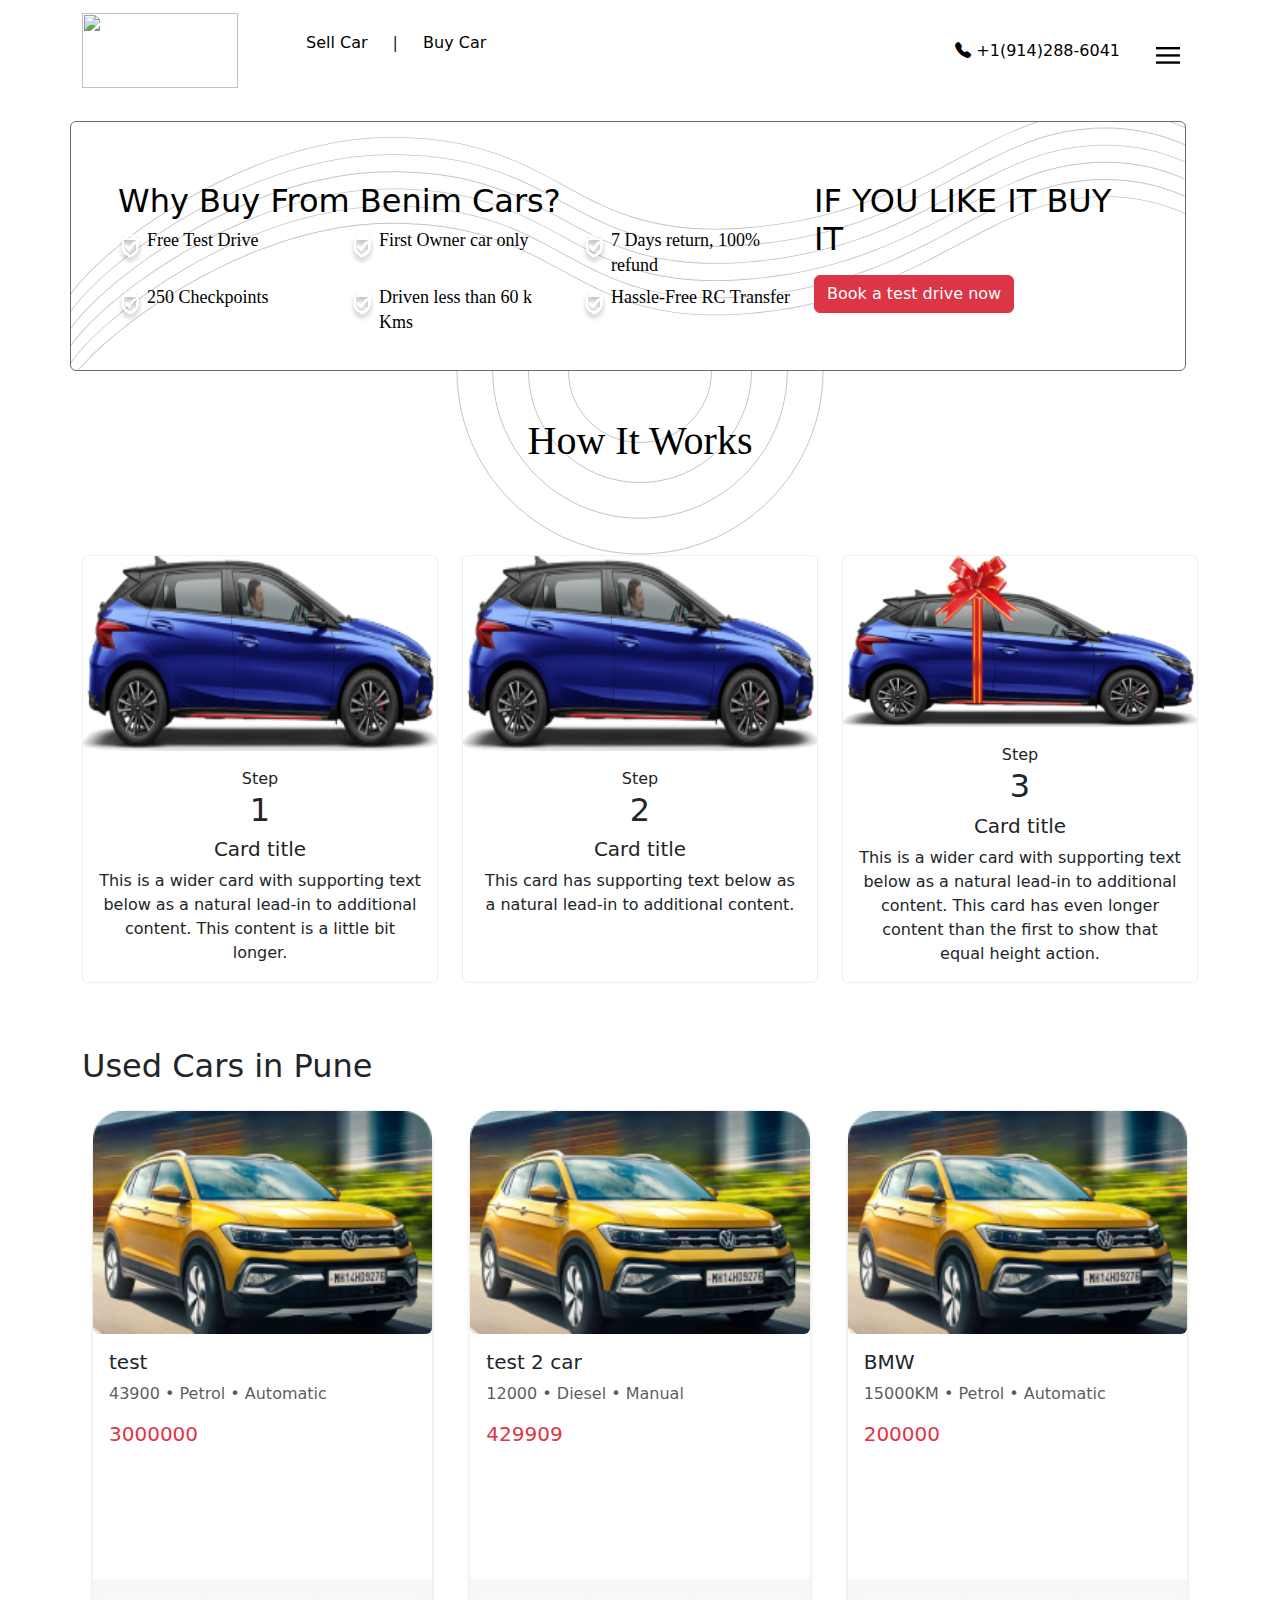
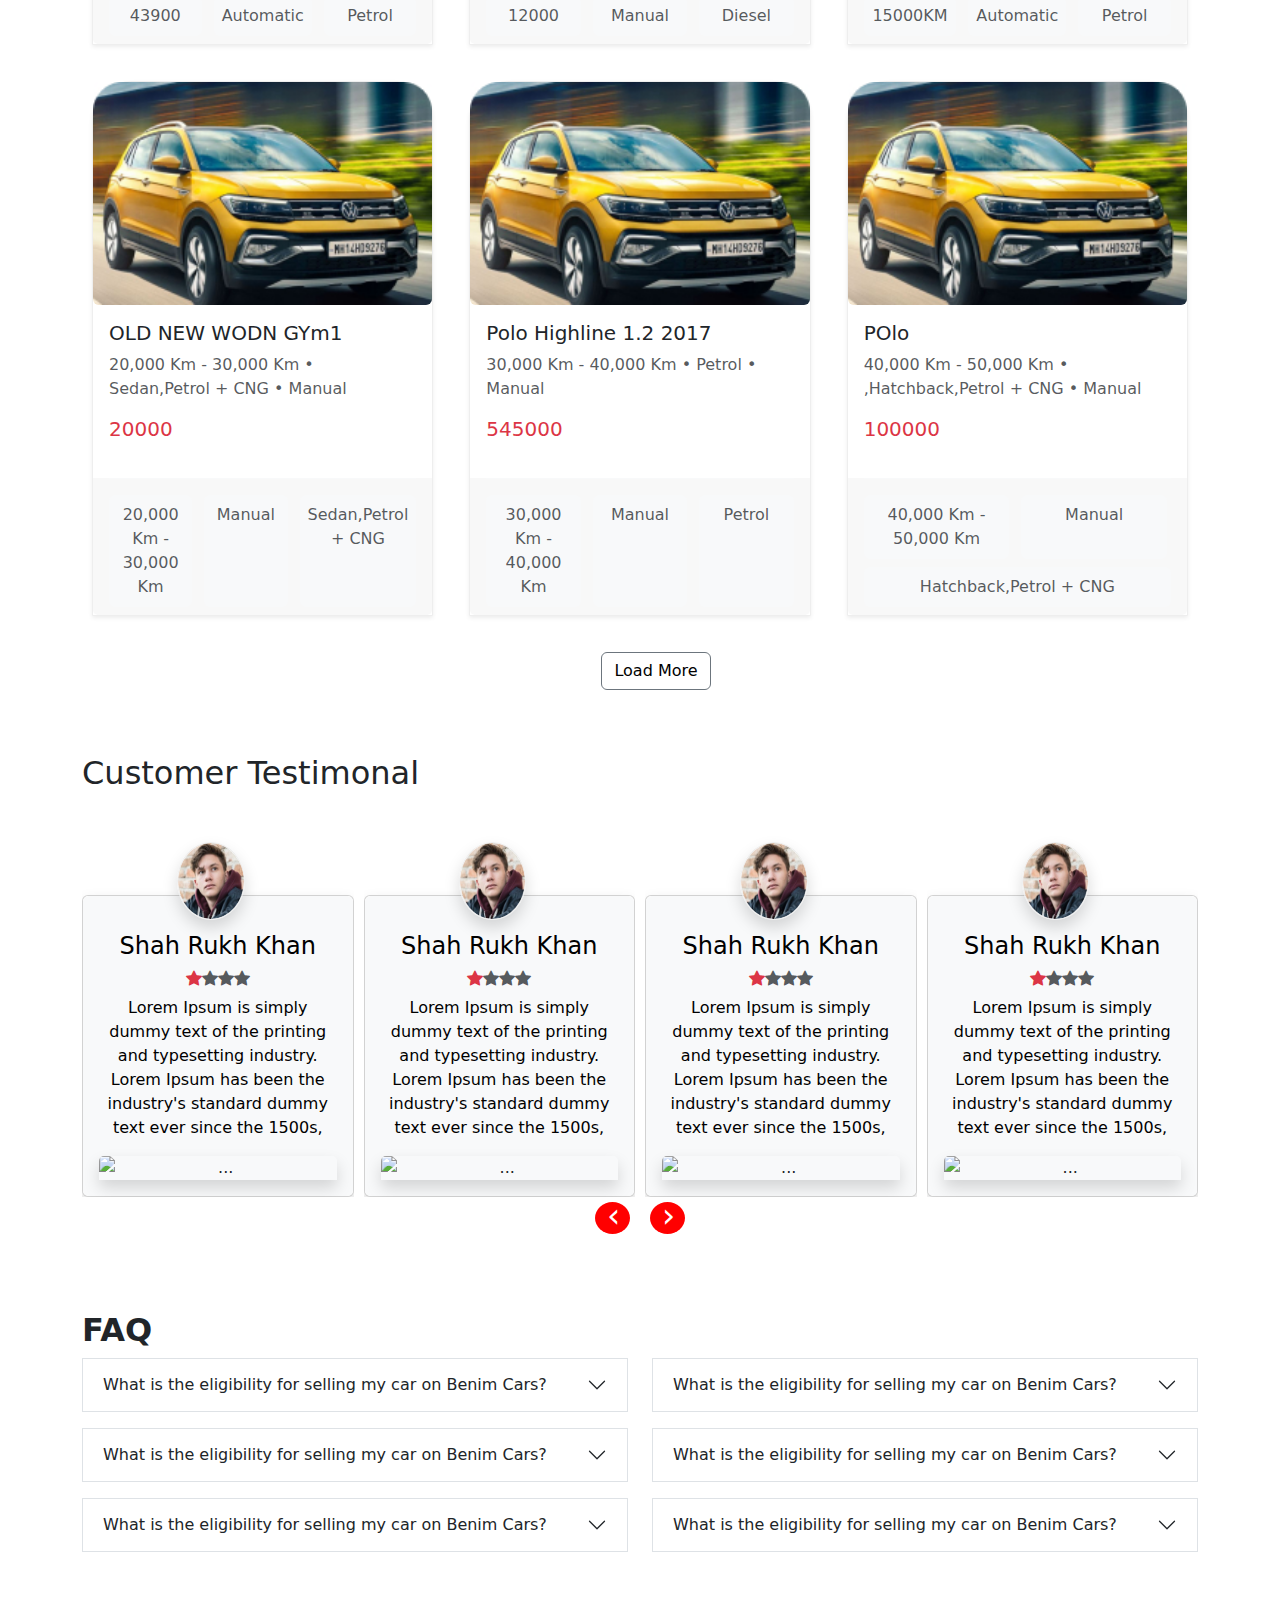
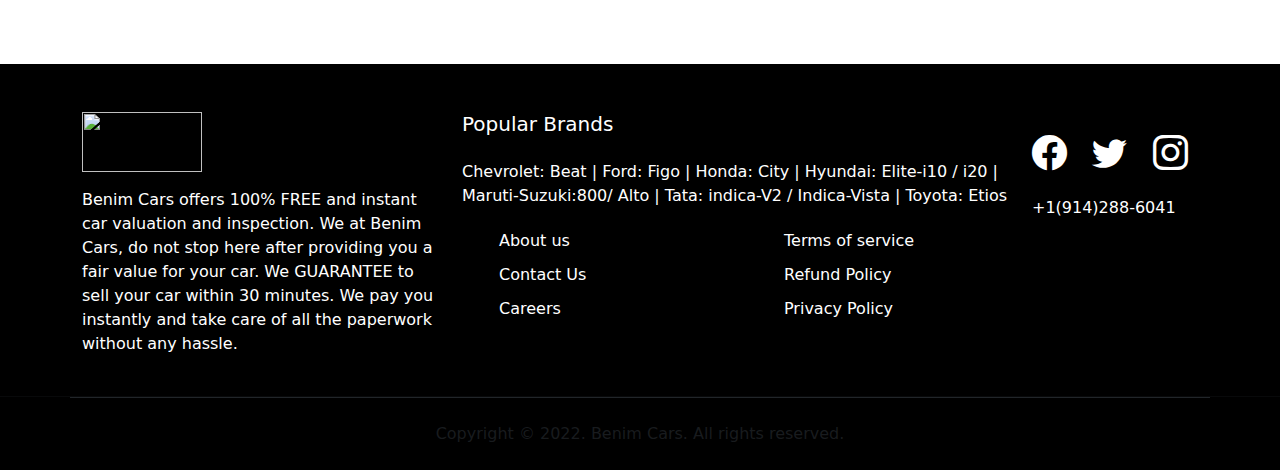
==== commit cc0d5950: "Update buy-car.html" ====
--- a/buy-car.html
+++ b/buy-car.html
@@ -77,31 +77,61 @@
     </div>
   </nav>
 
-  <div class="container">
+  <div class="container cust-top-sec">
     <!-- <div class="rect-bg"> -->
     <div class="row py-3 px-4 rounded rect-bg">
       <!-- <img src="images/Rectangle 37.svg" alt="free" class="d-block"
               style="width: 18px; height: 18px; margin: 15px 15px 10px 0px;" /> -->
 
 
-      <div class="col-sm-8 float-start text-white mob-txt">
+      <div class="col-sm-8 float-start text-black mob-txt">
         <h2>Why Buy From Benim Cars?</h2>
         <div class="row row-cols-3">
           <div class="col mob-cnt">
-            <div class="cstm-icon txt-note text-white">
-              <span> <img src="images/icn1.jpeg" alt="free" class="d-block"
-                  style="width: 18px; height: 18px; margin:8px 15px 10px 0px;" /></span>
+            <div class="cstm-icon txt-note text-black">
+              <span> <img src="images/shield.svg" alt="free" class="d-block"
+                  style="width: 25px; height: 32px;margin: 5px 4px 5px 0px;" /></span>
               Free Test Drive
             </div>
           </div>
-          <div class="col mob-cnt">First Owner car only</div>
-          <div class="col mob-cnt">7 Days return, 100% refund</div>
-          <div class="col mob-cnt">250 Checkpoints</div>
-          <div class="col mob-cnt">Driven less than 60 k Kms</div>
-          <div class="col mob-cnt">Hassle-Free RC Transfer </div>
+          <div class="col mob-cnt">
+            <div class="cstm-icon txt-note text-black">
+              <span> <img src="images/shield.svg" alt="free" class="d-block"
+                  style="width: 25px; height: 32px;margin: 5px 4px 5px 0px;" /></span>
+                  First Owner car only
+            </div>
+          </div>
+          <div class="col mob-cnt">
+           <div class="cstm-icon txt-note text-black">
+              <span> <img src="images/shield.svg" alt="free" class="d-block"
+                  style="width: 25px; height: 32px;margin: 5px 4px 5px 0px;" /></span>
+                  7 Days return, 100% refund
+            </div>
+           </div>
+          <div class="col mob-cnt">
+            <div class="cstm-icon txt-note text-black">
+              <span> <img src="images/shield.svg" alt="free" class="d-block"
+                  style="width: 25px; height: 32px;margin: 5px 4px 5px 0px;" /></span>
+                  250 Checkpoints
+            </div>
+            </div>
+          <div class="col mob-cnt">
+            <div class="cstm-icon txt-note text-black">
+              <span> <img src="images/shield.svg" alt="free" class="d-block"
+                  style="width: 25px; height: 32px;margin: 5px 4px 5px 0px;" /></span>
+                  Driven less than 60 k Kms
+            </div>
+           </div>
+          <div class="col mob-cnt">
+            <div class="cstm-icon txt-note text-black">
+              <span> <img src="images/shield.svg" alt="free" class="d-block"
+                  style="width: 25px; height: 32px;margin: 5px 4px 5px 0px;" /></span>
+                  Hassle-Free RC Transfer
+            </div>
+             </div>
         </div>
       </div>
-      <div class="col float-end text-white mob-txt">
+      <div class="col float-end text-black mob-txt">
         <h2>IF YOU LIKE IT BUY IT</h2>
         <button type="submit" class="btn btn-danger mb-3 mt-2">Book a test drive now</button>
       </div>
@@ -151,329 +181,14 @@
   </div>
   </div>
   </div>
-  <div class="container pt-5 text-center">
+  <div class="container pt-5 text-center prod-list">
     <div class="pt-3 row">
-      <h2 style="text-align: left;">Used Cars in Pune</h2>
+      <h2 style="text-align: left;margin-bottom: 25px;">Used Cars in Pune</h2>
       <!--sidebar start-->
-      <aside class="col-lg-3 br-2 float-start border rounded shadow pt-3">
-        <div class="accordion accordion-flush" id="accordionFlushExample">
-          <div class="shadow rounded p-2 border cust-search" aria-labelledby="navSearch">
-            <form class="input-group">
-                <input class="form-control text-muted" type="search" placeholder="Search"
-                    aria-label="Search" />
-                <button class="btn cust-sr-icon m-0" type="submit"></button>
-            </form>
-        </div>
-          <div class="accordion-item">
-            <h2 class="accordion-header" id="flush-headingOne">
-              <button class="accordion-button collapsed" type="button" data-bs-toggle="collapse" data-bs-target="#flush-collapseOne" aria-expanded="false" aria-controls="flush-collapseOne">
-                Year
-              </button>
-            </h2>
-            <div id="flush-collapseOne" class="accordion-collapse collapse" aria-labelledby="flush-headingOne" data-bs-parent="#accordionFlushExample">
-              <div class="accordion-body">
-                <ul>
-                <!-- Dropdown menu links -->
-                <div class="d-flex justify-content-between align-items-center">
-                  <div class="col-sm-12 float-start text-white">
-                    <div class="row row-cols-6">
-                      <li class="col list-group-item">
-                        <input class="form-check-input me-1" type="checkbox" value="" aria-label="...">
-                        1999
-                      </li>
-                      <li class="list-group-item">
-                        <input class="form-check-input me-1" type="checkbox" value="" aria-label="...">
-                        2000
-                      </li>
-                      <li class="list-group-item">
-                        <input class="form-check-input me-1" type="checkbox" value="" aria-label="...">
-                        2001
-                      </li>
-                      <li class="list-group-item">
-                        <input class="form-check-input me-1" type="checkbox" value="" aria-label="...">
-                        2002
-                      </li>
-                      <li class="list-group-item">
-                        <input class="form-check-input me-1" type="checkbox" value="" aria-label="...">
-                        2003
-                      </li>
-                      <li class="list-group-item">
-                        <input class="form-check-input me-1" type="checkbox" value="" aria-label="...">
-                        2003
-                      </li>
-                      <li class="list-group-item">
-                        <input class="form-check-input me-1" type="checkbox" value="" aria-label="...">
-                        2003
-                      </li>
-                      <li class="list-group-item">
-                        <input class="form-check-input me-1" type="checkbox" value="" aria-label="...">
-                        2003
-                      </li>
-                      <li class="list-group-item">
-                        <input class="form-check-input me-1" type="checkbox" value="" aria-label="...">
-                        2003
-                      </li>
-                      <li class="list-group-item">
-                        <input class="form-check-input me-1" type="checkbox" value="" aria-label="...">
-                        2003
-                      </li>
-                      <li class="list-group-item">
-                        <input class="form-check-input me-1" type="checkbox" value="" aria-label="...">
-                        2003
-                      </li>
-                    </div>
-                  </div>
-                </div>
-              </ul>  
-              </div>
-            </div>
-          </div>
-          <div class="accordion-item">
-            <h2 class="accordion-header" id="flush-headingTwo">
-              <button class="accordion-button collapsed" type="button" data-bs-toggle="collapse" data-bs-target="#flush-collapseTwo" aria-expanded="false" aria-controls="flush-collapseTwo">
-                KM Driven
-              </button>
-            </h2>
-            <div id="flush-collapseTwo" class="accordion-collapse collapse" aria-labelledby="flush-headingTwo" data-bs-parent="#accordionFlushExample">
-              <ul>
-                <!-- Dropdown menu links -->
-                <div class="d-flex justify-content-between align-items-center">
-                  <div class="col-sm-12 float-start text-white">
-                    <div class="row row-cols-6">
-                      <li class="col list-group-item">
-                        <input class="form-check-input me-1" type="checkbox" value="" aria-label="...">
-                        10000 KMs & Less
-                      </li>
-                      <li class="col list-group-item">
-                        <input class="form-check-input me-1" type="checkbox" value="" aria-label="...">
-                        30000 KMs & Less
-                      </li>
-                      <li class="col list-group-item">
-                        <input class="form-check-input me-1" type="checkbox" value="" aria-label="...">
-                        50000 KMs & Less
-                      </li>
-                      <li class="col list-group-item">
-                        <input class="form-check-input me-1" type="checkbox" value="" aria-label="...">
-                        75000 KMs & Less
-                      </li>
-                      <li class="col list-group-item">
-                        <input class="form-check-input me-1" type="checkbox" value="" aria-label="...">
-                        100000 KMs & Less
-                      </li>
-                    </div>
-                  </div>
-                </div>
-              </ul> 
-            </div>
-          </div>
-          <div class="accordion-item">
-            <h2 class="accordion-header" id="flush-headingThree">
-              <button class="accordion-button collapsed" type="button" data-bs-toggle="collapse" data-bs-target="#flush-collapseThree" aria-expanded="false" aria-controls="flush-collapseThree">
-                Fuel Type
-              </button>
-            </h2>
-            <div id="flush-collapseThree" class="accordion-collapse collapse" aria-labelledby="flush-headingThree" data-bs-parent="#accordionFlushExample">
-              <ul>
-                <!-- Dropdown menu links -->
-                <div class="d-flex justify-content-between align-items-center">
-                  <div class="col-sm-12 float-start text-white">
-                    <div class="row row-cols-6">
-                      <li class="col list-group-item">
-                        <input class="form-check-input me-1" type="checkbox" value="" aria-label="...">
-                        Petrol
-                      </li>
-                      <li class="col list-group-item">
-                        <input class="form-check-input me-1" type="checkbox" value="" aria-label="...">
-                        Diesel
-                      </li>
-                      <li class="col list-group-item">
-                        <input class="form-check-input me-1" type="checkbox" value="" aria-label="...">
-                        CNG
-                      </li>
-                    </div>
-                  </div>
-                </div>
-              </ul>
-            </div>
-          </div>
-          <div class="accordion-item">
-            <h2 class="accordion-header" id="flush-headingfour">
-              <button class="accordion-button collapsed" type="button" data-bs-toggle="collapse" data-bs-target="#flush-collapsefour" aria-expanded="false" aria-controls="flush-collapsefour">
-               Transmission
-              </button>
-            </h2>
-            <div id="flush-collapsefour" class="accordion-collapse collapse" aria-labelledby="flush-headingfour" data-bs-parent="#accordionFlushExample">
-              <ul>
-                <!-- Dropdown menu links -->
-                <div class="d-flex justify-content-between align-items-center">
-                  <div class="col-sm-12 float-start text-white">
-                    <div class="row row-cols-6">
-                      <li class="col list-group-item">
-                        <input class="form-check-input me-1" type="checkbox" value="" aria-label="...">
-                        Automatic
-                      </li>
-                      <li class="col list-group-item">
-                        <input class="form-check-input me-1" type="checkbox" value="" aria-label="...">
-                        Manual
-                      </li>
-                    </div>
-                  </div>
-                </div>
-              </ul> 
-            </div>
-          </div>
-          <div class="accordion-item">
-            <h2 class="accordion-header" id="flush-headingfive">
-              <button class="accordion-button collapsed" type="button" data-bs-toggle="collapse" data-bs-target="#flush-collapsefive" aria-expanded="false" aria-controls="flush-collapsefive">
-                Color
-              </button>
-            </h2>
-            <div id="flush-collapsefive" class="accordion-collapse collapse" aria-labelledby="flush-headingfive" data-bs-parent="#accordionFlushExample">
-              <ul>
-                <!-- Dropdown menu links -->
-                <div class="d-flex justify-content-between align-items-center">
-                  <div class="col-sm-12 float-start text-white">
-                    <div class="row row-cols-6">
-                      <li class="col list-group-item">
-                        <!-- <input class="form-check-input me-1" type="checkbox" value="" aria-label="...">
-            Hatchback
-          </li> -->
-                        <!-- <label class="d-block fs-xs text-muted mt-n1" for="color-blue-gray">Blue-gray</label> -->
-                        <input class="form-check-input" type="checkbox" id="color-blue-gray">
-                        <label class="form-option-label rounded-circle" for="color-blue-gray">
-                          <span class="form-option-color rounded-circle" style="background-color: #b3c8db;"></span>
-                        </label>
-    
-                      <li class="list-group-item">
-                        <input class="form-check-input" type="checkbox" id="color-burgundy">
-                        <label class="form-option-label rounded-circle" for="color-burgundy">
-                          <span class="form-option-color rounded-circle" style="background-color: #ca7295;"></span>
-                        </label>
-                      <li class="list-group-item">
-                        <input class="form-check-input" type="checkbox" id="color-teal">
-                        <label class="form-option-label rounded-circle" for="color-teal">
-                          <span class="form-option-color rounded-circle" style="background-color: #91c2c3;"></span></label>
-                      <li class="list-group-item">
-                        <input class="form-check-input" type="checkbox" id="color-brown">
-                        <label class="form-option-label rounded-circle" for="color-brown">
-                          <span class="form-option-color rounded-circle" style="background-color: #9a8480;"></span>
-                        </label>
-                      </li>
-                    </div>
-                  </div>
-                </div>
-              </ul>
-            </div>
-          </div>
-          <div class="accordion-item">
-            <h2 class="accordion-header" id="flush-headingsix">
-              <button class="accordion-button collapsed" type="button" data-bs-toggle="collapse" data-bs-target="#flush-collapsesix" aria-expanded="false" aria-controls="flush-collapsesix">
-                Seats
-              </button>
-            </h2>
-            <div id="flush-collapsesix" class="accordion-collapse collapse" aria-labelledby="flush-headingsix" data-bs-parent="#accordionFlushExample">
-              <ul>
-                <!-- Dropdown menu links -->
-                <div class="d-flex justify-content-between align-items-center">
-                  <div class="col-sm-12 float-start text-white">
-                    <div class="row row-cols-5">
-                      <li class="col list-group-item">
-                        <input class="form-check-input me-1" type="checkbox" value="" aria-label="...">
-                        5 Seater
-                      </li>
-                      <li class="list-group-item">
-                        <input class="form-check-input me-1" type="checkbox" value="" aria-label="...">
-                        4 Seater
-                      </li>
-                      <li class="list-group-item">
-                        <input class="form-check-input me-1" type="checkbox" value="" aria-label="...">
-                        6 or more Seater
-                      </li>
-                    </div>
-                  </div>
-                </div>
-              </ul>
-            </div>
-          </div>
-          <div class="accordion-item">
-            <h2 class="accordion-header" id="flush-headingseven">
-              <button class="accordion-button collapsed" type="button" data-bs-toggle="collapse" data-bs-target="#flush-collapseseven" aria-expanded="false" aria-controls="flush-collapseseven">
-                RTO
-              </button>
-            </h2>
-            <div id="flush-collapseseven" class="accordion-collapse collapse" aria-labelledby="flush-headingseven" data-bs-parent="#accordionFlushExample">
-              
-            </div>
-          </div>
-          <div class="accordion-item">
-            <h2 class="accordion-header" id="flush-headingeight">
-              <button class="accordion-button collapsed" type="button" data-bs-toggle="collapse" data-bs-target="#flush-collapseeight" aria-expanded="false" aria-controls="flush-collapseeight">
-                Owner
-              </button>
-            </h2>
-            <div id="flush-collapseeight" class="accordion-collapse collapse" aria-labelledby="flush-headingeight" data-bs-parent="#accordionFlushExample">
-              <ul class="dropdown-menu shadow">
-                <!-- Dropdown menu links -->
-                <div class="d-flex justify-content-between align-items-center">
-                  <div class="col-sm-12 float-start text-white">
-                    <div class="row row-cols-6">
-                      <li class="col list-group-item">
-                        <input class="form-check-input me-1" type="checkbox" value="" aria-label="...">
-                        1st Owner
-                      </li>
-                      <li class="list-group-item">
-                        <input class="form-check-input me-1" type="checkbox" value="" aria-label="...">
-                        1st Owner
-                      </li>
-                      <li class="list-group-item">
-                        <input class="form-check-input me-1" type="checkbox" value="" aria-label="...">
-                        1st Owner
-                      </li>
-                    </div>
-                  </div>
-                </div>
-              </ul>
-            </div>
-          </div>
-          <div class="accordion-item">
-            <h2 class="accordion-header" id="flush-headingnine">
-              <button class="accordion-button collapsed" type="button" data-bs-toggle="collapse" data-bs-target="#flush-collapsenine" aria-expanded="false" aria-controls="flush-collapsenine">
-                Availability
-              </button>
-            </h2>
-            <div id="flush-collapsenine" class="accordion-collapse collapse" aria-labelledby="flush-headingnine" data-bs-parent="#accordionFlushExample">
-              <ul>
-                <!-- Dropdown menu links -->
-                <div class="d-flex justify-content-between align-items-center">
-                  <div class="col-sm-8 float-start text-white">
-                    <div class="row row-cols-5">
-                      <li class="col list-group-item">
-                        <input class="form-check-input me-1" type="checkbox" value="" aria-label="...">
-                        In Stock
-                      </li>
-                      <li class="list-group-item">
-                        <input class="form-check-input me-1" type="checkbox" value="" aria-label="...">
-                        Booked
-                      </li>
-                      <li class="list-group-item">
-                        <input class="form-check-input me-1" type="checkbox" value="" aria-label="...">
-                        Upcoming
-                      </li>
-                    </div>
-                  </div>
-                </div>
-              </ul>
-            </div>
-          </div>
-        </div>
-        
-
-       
-
-      </aside>
+     
       <!--sidebar end-->
       <!--buy_list start-->
-      <div class="col-lg-9 rounded float-end">
+      <div class="col-lg-12 rounded float-end">
         <div class="row row-cols-1 row-cols-sm-2 row-cols-md-3 g-3">
           <div class="col-md-4 col-sm-4 col-xs-12 col-xxs-12">
             <div class="card shadow-sm">
@@ -482,7 +197,7 @@
               <img class="img-fluid rounded" src="images/Rectangle15.jpg" alt="" srcset="" width="100%" height="300">
 
               <div class="card-body text-start">
-                <a href="/buy-car/6" class="stretched-link text-decoration-none text-dark">
+                <a href="single-product.html" class="stretched-link text-decoration-none text-dark">
                   <h5 class="card-title text-truncate">test</h5>
                 </a>
                 <p class="card-text text-muted">43900 • Petrol • Automatic</p>
@@ -521,7 +236,7 @@
               <img class="img-fluid rounded" src="images/Rectangle15.jpg" alt="" srcset="" width="100%" height="300">
 
               <div class="card-body text-start">
-                <a href="/buy-car/7" class="stretched-link text-decoration-none text-dark">
+                <a href="single-product.html" class="stretched-link text-decoration-none text-dark">
                   <h5 class="card-title text-truncate">test 2 car</h5>
                 </a>
                 <p class="card-text text-muted">12000 • Diesel • Manual</p>
@@ -557,7 +272,7 @@
             <div class="card shadow-sm">
               <img class="img-fluid rounded" src="images/Rectangle15.jpg" alt="" srcset="" width="100%" height="300">
               <div class="card-body text-start">
-                <a href="/buy-car/8" class="stretched-link text-decoration-none text-dark">
+                <a href="single-product.html" class="stretched-link text-decoration-none text-dark">
                   <h5 class="card-title text-truncate">BMW</h5>
                 </a>
                 <p class="card-text text-muted">15000KM • Petrol • Automatic</p>
@@ -593,7 +308,7 @@
             <div class="card shadow-sm">
               <img class="img-fluid rounded" src="images/Rectangle15.jpg" alt="" srcset="" width="100%" height="300">
               <div class="card-body text-start">
-                <a href="/buy-car/2" class="stretched-link text-decoration-none text-dark">
+                <a href="single-product.html" class="stretched-link text-decoration-none text-dark">
                   <h5 class="card-title text-truncate">OLD NEW WODN GYm1</h5>
                 </a>
                 <p class="card-text text-muted">20,000 Km - 30,000 Km • Sedan,Petrol + CNG • Manual</p>
@@ -629,7 +344,7 @@
             <div class="card shadow-sm">
               <img class="img-fluid rounded" src="images/Rectangle15.jpg" alt="" srcset="" width="100%" height="300">
               <div class="card-body text-start">
-                <a href="/buy-car/4" class="stretched-link text-decoration-none text-dark">
+                <a href="single-product.html" class="stretched-link text-decoration-none text-dark">
                   <h5 class="card-title text-truncate">Polo Highline 1.2 2017</h5>
                 </a>
                 <p class="card-text text-muted">30,000 Km - 40,000 Km • Petrol • Manual</p>
@@ -665,7 +380,7 @@
             <div class="card shadow-sm">
               <img class="img-fluid rounded" src="images/Rectangle15.jpg" alt="" srcset="" width="100%" height="300">
               <div class="card-body text-start">
-                <a href="/buy-car/3" class="stretched-link text-decoration-none text-dark">
+                <a href="single-product.html" class="stretched-link text-decoration-none text-dark">
                   <h5 class="card-title text-truncate">POlo</h5>
                 </a>
                 <p class="card-text text-muted">40,000 Km - 50,000 Km • ,Hatchback,Petrol + CNG • Manual</p>
@@ -698,7 +413,12 @@
             </div>
           </div>
         </div>
-        <footer style="font-size: large" class="panel-footer">
+        <div class="row">
+          <div class="text-center m-3">
+            <button type="button" class="btn btn-outline-secondary text-black">Load More</button>
+        </div>
+        </div>
+        <!-- <footer style="font-size: large" class="panel-footer">
           Total Items 7 : Page 1 of
           1 &nbsp; &nbsp; - &nbsp;
           <span>
@@ -713,7 +433,7 @@
               <a class="page-link" href="/buy-car/page/1">1</a>
             </li>
           </ul>
-        </nav>
+        </nav> -->
       </div>
       <!--buy_list end-->
     </div>
--- a/css/theme.css
+++ b/css/theme.css
@@ -1,3 +1,8 @@
+body{
+    width:100%;
+    margin: 0 auto;
+}
+
 @font-face {
     font-family: Roboto-Light-Light;
     src: url('font/Roboto-Light.ttf');
@@ -92,13 +97,36 @@
 .cust-testi {
     border-radius: 50%;
 position: relative;
-top: 1px;
+top: 25px;
 text-align: center;
-left: 50%;
+left: 35%;
 width: auto;
 border: 1px solid #eee;
 z-index: 999;
 bottom: auto;
+width: 25% !important;
+}
+
+.cl-3 .card
+{
+    border: 0px solid rgba(0,0,0,.125) !important;
+}
+.testimonal .owl-carousel .owl-nav button.owl-next, .testimonal .owl-carousel .owl-nav button.owl-prev {
+    background: 0 0;
+    color: inherit;
+    border: none;
+    padding: 0 !important;
+    font: inherit;
+      font-size: inherit;
+      line-height: inherit;
+    background: red;
+    margin: 5px 10px;
+    border-radius: 50%;
+    width: 35px;
+    padding: 0px 17px 5px 12px !important;
+    color: #fff;
+    font-size: 33px;
+    line-height: 27px;
 }
 
 .custom-form-centered {
@@ -106,10 +134,96 @@
     width: 700px;
 }
 
+.prod-list .card
+{border: 1px solid #eee !important;
+    min-height: 535px;
+    margin: 0px 10px 20px;
+    border-radius: 40px 36px 0px 0px !important;
+    }
+
+    .prd-slider .owl-carousel .owl-dots.disabled, .prd-slider .owl-carousel .owl-nav.disabled {
+        display: block !important;
+    }
+    .prd-slider .owl-prev span
+    {
+        background-image: url('../images/Vector(4).png');
+        background-color: red;
+        color: #fff;
+        margin-left: 12px;
+        border-radius: 50%;
+        border: 1px solid #f01010;
+        width: 14px;
+        height: 20px;
+        display: block;
+        padding: 16px 26px 16px 8px;
+        background-repeat: no-repeat;
+        font-size: 0;
+        float: right;
+        text-align: center;
+        background-position: center center;
+        margin-top: 10px;
+        position: absolute;
+        top: -55px;
+        right: 42px;
+    }
+
+    .prd-slider .owl-next span
+    {
+        background-image: url('../images/Vector(5).png');
+        background-color: #C4C4C4;
+        color: #fff;
+        margin-left: 12px;
+        border-radius: 50%;
+        border: 1px solid #C4C4C4;
+        width: 14px;
+        height: 20px;
+        display: block;
+        padding: 16px 26px 16px 8px;
+        background-repeat: no-repeat;
+        font-size: 0;
+        float: right;
+        text-align: center;
+        background-position: center center;
+        margin-top: 10px;
+        position: absolute;
+        top: -55px;
+        right: 0;
+    }
+    .sel-buy_tab ul .nav-item:first-child
+    {
+        margin-left: 40px;
+}
+.sel-buy_tab ul .nav-item:nth-child(2)
+{
+    margin-left: 20px;
+}
+
+.nav-tabs {
+    border-bottom: 0px solid #dee2e6 !important;
+  }
+  .sel-buy_tab .nav-item
+{ 
+    box-shadow: 0px 1px 10px 3px rgba(0,0,0,0.2);
+    border-bottom: 0px solid !important;
+    border-radius: 10%;
+/* 0 10px 16px 0 rgba(0,0,0,0.2),0 6px 20px 0 rgba(0,0,0,0.19) !important */
+}
+.sel-buy_tab ul .nav-item:nth-child(2) .nav-link
+{}
+
+.sel-buy_tab .nav-item a
+{padding: 10px 25px;
+    background: #F2F2F2;
+}
+.cust-top-sec .card
+{max-height: 430px;
+overflow: hidden;
+border: 1px solid #eee !important;
+}
 .product-gallery-thumblist-item {
     display: block;
     position: relative;
-    width: auto;
+    max-width: 200px;
     height: auto;
     margin: .625rem;
     transition: border-color .2s ease-in-out;
@@ -122,14 +236,14 @@
     text-decoration: none !important;
     overflow: hidden;
     float: left;
+    width:100%;
   }
   .cust-nv  {
     width: 100%;
     -webkit-animation: navbar-show .25s;
     animation: navbar-show .25s;
-    box-shadow: 0 .25rem .5625rem -0.0625rem rgba(34, 13, 13, 0.03),0 .275rem 1.25rem -0.0625rem rgba(0,0,0,.05);
+    /* box-shadow: 0 .25rem .5625rem -0.0625rem rgba(34, 13, 13, 0.03),0 .275rem 1.25rem -0.0625rem rgba(0,0,0,.05); */
     z-index: 1030;
-    border-bottom: 1px solid #dfdfdf;
     margin-bottom: 20px;
   }
 
@@ -146,6 +260,24 @@
     float: left;
 }
 
+.main-slider
+{
+    background-image: url('../images/banner_waves.svg');
+    background-repeat: no-repeat;
+    background-position: top center;
+    width: 100%;
+    height: 100%;
+    background-size: cover;
+}
+
+.sidebar-outer
+{
+clip-path: polygon(2% 20%, 100% 20%, 98% 85%, 0% 85%);
+}
+
+.cust-title-inner
+{}
+
 footer ul li {
     list-style: none;
     padding: 5px;
@@ -156,6 +288,7 @@
     display: flex;
     align-items: center;
     justify-content: center;
+    margin-right: 15px;
     width: 64px;
     height: 64px;
     /* border: 2px solid #8dc2f1;
@@ -200,17 +333,114 @@
     position: relative;
     overflow: hidden;
 }
+.cl-3 img.card-img-top
+{
+    max-height: 195px;
+    height: 100%;
+}
 
 .txt-note {
     font-family: Roboto-Light;
-    font-size: 20px;
+    font-size: 18px;
     font-weight: 400;
-    line-height: 35px;
+    line-height: 25px;
     letter-spacing: 0em;
     text-align: left;
     color: #838383;
 }
 
+.cust-butn-img
+{
+    background-image: url('../images/crow.png');
+    background-repeat: no-repeat;
+    background-position: left center;
+    width: 13px;
+    height: 9px;
+}
+.pt-blck
+{
+
+}
+
+.rpt-block ul{
+    padding: 10px 0px;
+    margin: 0;
+}
+.rpt-block ul li{
+    border-bottom: 1px solid #eee;
+    list-style: none;
+    padding: 6px 0px;
+}
+
+.rpt-block ul li:last-child {
+    border-bottom: 0px solid #eee;
+}
+
+.cust-bg-peach
+{ background-image: url('../images/gau.png');
+    background-repeat: no-repeat;
+    background-position: top center;
+    width: 306px;
+    height: 100px;
+    padding: 10px 10px 32px;
+    background-size: contain;
+}
+.cust-bg-peach p{font-size: 12px;}
+
+#carousel .slides img
+{ 
+    max-width: 182px;
+    margin-right: 15px;
+    float: left;
+    display: block;
+    width: 100%;
+    border: 1px solid #C5C5C5;
+    overflow: hidden;
+    min-height: 115px;
+}
+.cstm-icn-pr
+{
+    
+}
+.cstm-icn-pr span
+{
+
+}
+.cstm-icn-pr img
+{
+    display: flex;
+    align-items: center;
+    justify-content: center;
+    margin-right: 15px;
+    border-radius: 50px;
+    transition: 0.5s;   
+}
+.txt-note-pr
+{ 
+font-family: Roboto-Light;
+font-size: 18px;
+font-weight: 400;
+line-height: 25px;
+letter-spacing: 0em;
+text-align: left;
+color: #838383;
+float: left;
+}
+.txt-overlp
+{ position: absolute;
+    right: 275px;
+    text-align: left;
+    z-index: -9999;
+    margin: -15px -55px 0px 0px;
+    padding: 5px 39px;
+ }
+.cust-uni
+{
+    position: relative;
+}
+.breadcrumb-item a{
+    text-decoration: none;
+}
 .semi-circle-img {
     position: relative;
     z-index: -999;
@@ -226,6 +456,20 @@
     max-width: 25%;
 }
 
+aside .accordion-button::after {
+    transform: rotate(-86deg);
+}
+
+
+aside .list-group-item {
+    min-width: 96px;
+    margin: 0;
+    padding: 8px;
+}
+.cust-nv #navSearch
+{display: none;}
+.testimonal
+{overflow: hidden;}
 /* .banner-add
 {
     background-color: #636B82;
@@ -363,11 +607,13 @@
 }
 
 .item {
-    align-items: last baseline;
+    align-items: center;
     color: white;
-    display: flex;
+    display: block;
     height: auto;
     justify-content: center;
+    overflow: hidden;
+    width: 100%;
 }
 
 .item h4,
@@ -413,15 +659,18 @@
     { margin-bottom: 15px;}
 
 .rect-bg
-{background-color: #636B82;
+{
+    /* background-color: #636B82; */
     color: #fff;
-    /* background-image: url('../images/buy_ban.jpeg'); */
+    background-image: url('../images/banner_waves.svg');
     background-repeat: no-repeat;
-    height: auto;
+    height: 250px;
     background-position: center center;
-    background-origin: content-box;
-    background-size: contain;
-    width: 100%;
+    background-origin: border-box;
+    background-size: cover;
+    width: 100%;
+    border: 1px solid #636B82;
+    padding: 60px 35px !important;
 }
 .cust-nv .navbar-expand-sm .navbar-nav .dropdown-menu {
     top: 65px !important;
@@ -579,34 +828,72 @@
     }
     .owl-prev span{
         font-size: 25px;
-        border: 1px solid #c1c1c1;
-        border-radius: 5%;
-        padding: 4px 10px 8px;
-        margin: 20px 10px;
-        line-height: 10px;
-        float: left;
+border: 0px solid #c1c1c1;
+border-radius: 5%;
+padding: 4px -5px 8px;
+margin: 8px 0px;
+line-height: 10px;
+float: left;
     }
    .owl-next span
     {
         font-size: 25px;
-        border: 1px solid #c1c1c1;
-        border-radius: 5%;
-        padding: 4px 10px 8px;
-        margin: 20px 10px;
-        line-height: 10px;
+border: 0px solid #c1c1c1;
+border-radius: 5%;
+padding: 4px 13px 8px;
+margin: 5px -11px -1px;
+line-height: 10px;
+float: left;
+    }
+    .cust-bg-peach img.cust-uni{
+        position: relative;
+width: 23px !important;
+height: 25px;
+float: left;
+    }
+    .inf-ov .sect .m-st {
+        margin: 0 !important;
+    }
+    img.cust-uni{
+        position: relative;
+        width: 93px !important;
+        height: 99px;
         float: left;
     }
-}
-
+    .cust-bg-peach {
+        background-image: url('../images/gau.png');
+background-repeat: no-repeat;
+background-position: top center;
+        min-width: 306px;
+        width: 100%;
+        height: 100px;
+        padding: 25px 10px 25px;
+        background-size: contain;
+}
+
+#carousel .slides img {
+    max-width: 165px;
+    margin-right: 5px;
+    float: left;
+    display: block;
+    width: 100%;
+    border: 1px solid #C5C5C5;
+    overflow: hidden;
+    min-height: 115px;
+}
+}
 /* // Small devices (landscape phones, less than 768px) */
 @media (max-width: 767.98px) {
     .cst-dv {
         max-width: auto !important;
     }
+  
 }
 
 /* // Medium devices (tablets, less than 992px) */
-@media (max-width: 991.98px) {}
+@media (max-width: 991.98px) {
+    
+}
 
 /* // Large devices (desktops, less than 1200px) */
 @media (max-width: 1199.98px) {}
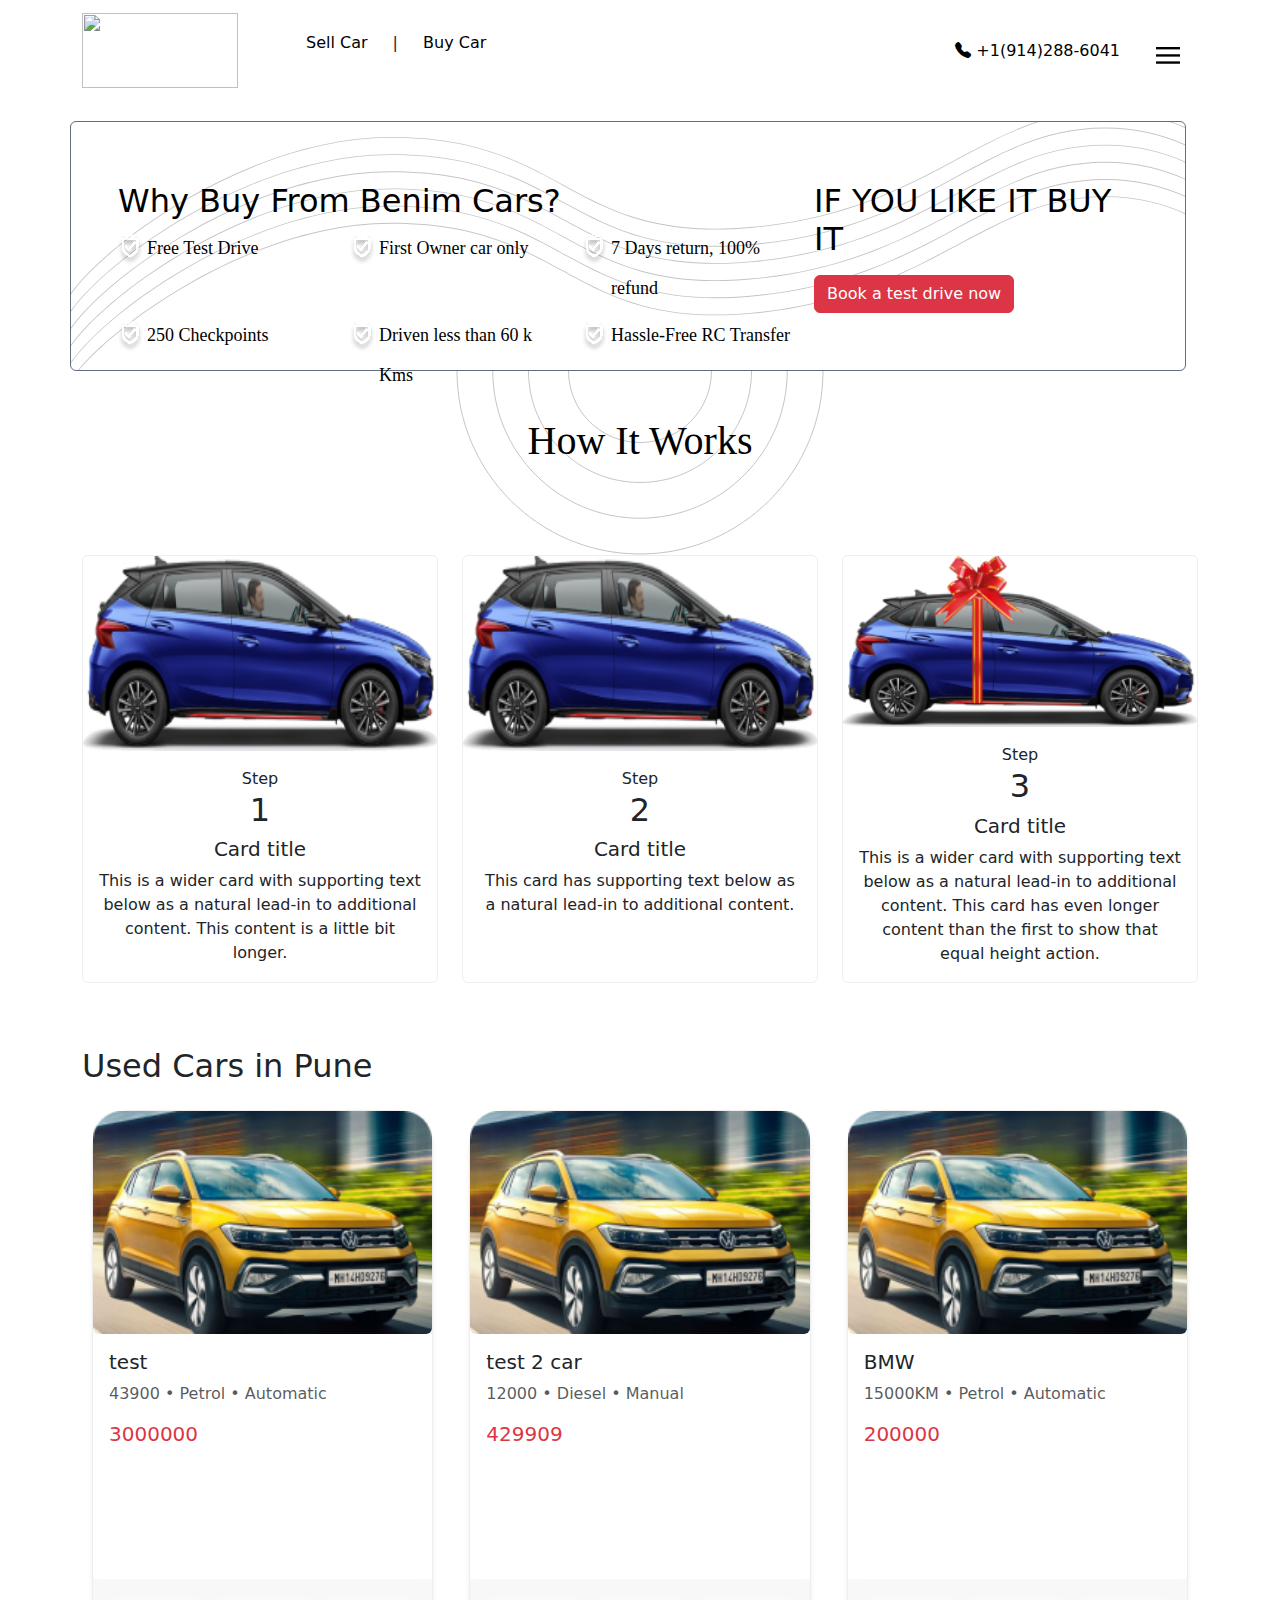
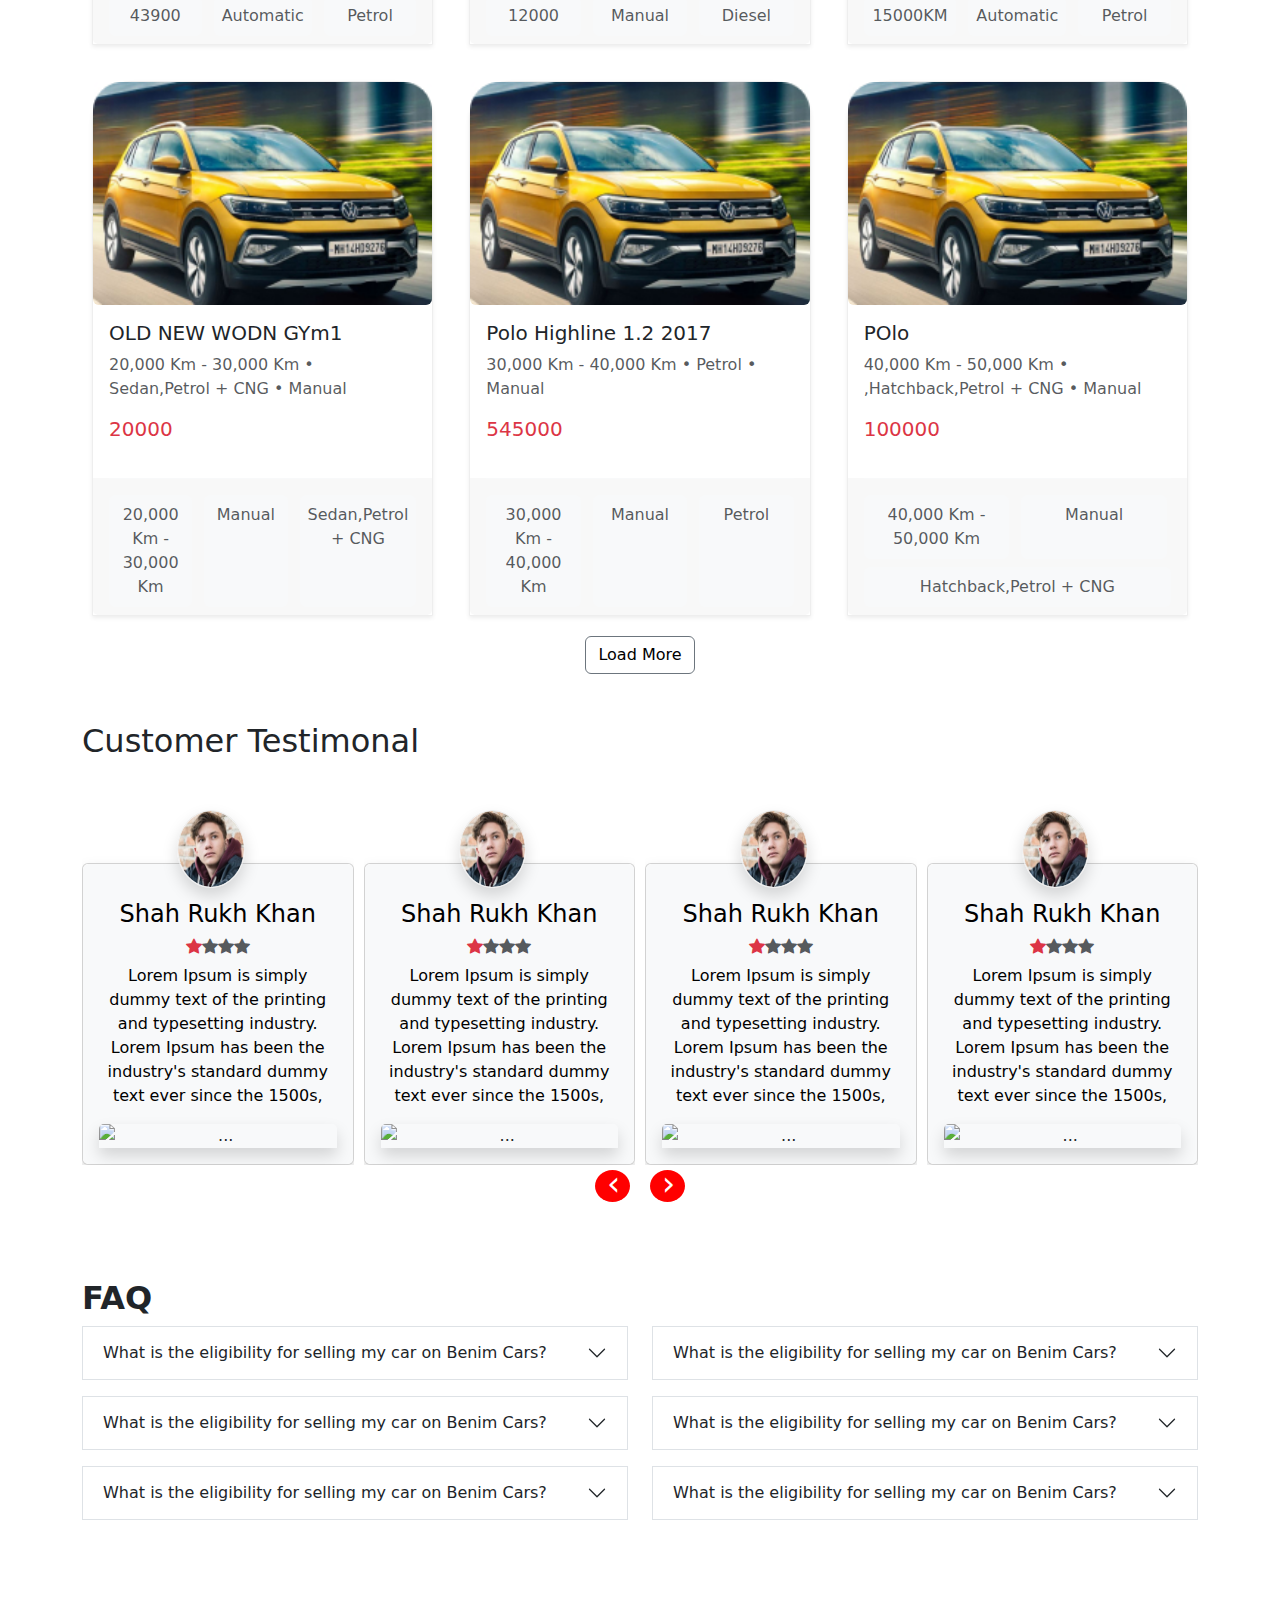
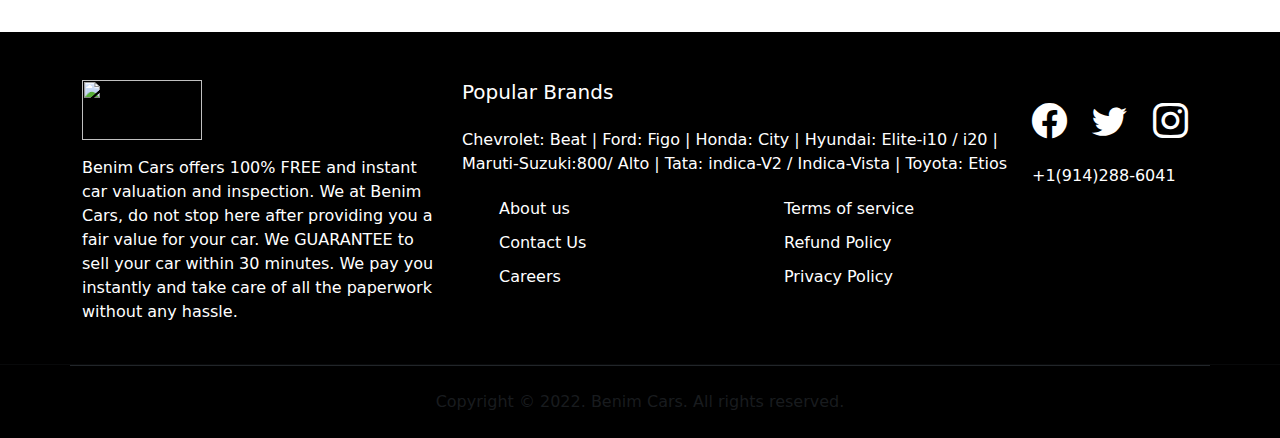
==== commit 29fd4353: "Update buy-car.html" ====
--- a/buy-car.html
+++ b/buy-car.html
@@ -12,8 +12,9 @@
   <link rel="stylesheet" href="css/owl.carousel.min.css" />
   <script src="https://cdn.jsdelivr.net/npm/bootstrap@5.1.3/dist/js/bootstrap.bundle.min.js"></script>
   <script>
-    $(document).ready(function () {
-      var owl = $('.owl-carousel');
+    $.noConflict();
+    jQuery(document).ready(function () {
+      var owl = jQuery('.testimonal .owl-carousel');
       owl.owlCarousel({
         margin: 10,
         nav: true,
@@ -414,7 +415,7 @@
           </div>
         </div>
         <div class="row">
-          <div class="text-center m-3">
+          <div class="text-center">
             <button type="button" class="btn btn-outline-secondary text-black">Load More</button>
         </div>
         </div>
--- a/css/theme.css
+++ b/css/theme.css
@@ -202,14 +202,30 @@
     border-bottom: 0px solid #dee2e6 !important;
   }
   .sel-buy_tab .nav-item
-{ 
-    box-shadow: 0px 1px 10px 3px rgba(0,0,0,0.2);
+{ box-shadow: 2px -1px 3px 1px rgba(0,0,0,0.2);
     border-bottom: 0px solid !important;
-    border-radius: 10%;
+    border-radius: 4px 4px 0px 0px;
+    border-top: 1px solid #eee;
+    border-right: 1px solid #eee;
+    border-left: 1px solid #eee;
 /* 0 10px 16px 0 rgba(0,0,0,0.2),0 6px 20px 0 rgba(0,0,0,0.19) !important */
 }
 .sel-buy_tab ul .nav-item:nth-child(2) .nav-link
 {}
+.mob-cnt .txt-note
+{
+    line-height: 40px;
+}
+
+.tab-pane
+{
+box-shadow:  0px 1px 10px 3px rgba(0,0,0,0.2);
+}
+
+.nav-tabs .nav-item.show .nav-link, .nav-tabs .nav-link.active
+{
+    border-color: #fff !important;
+}
 
 .sel-buy_tab .nav-item a
 {padding: 10px 25px;
